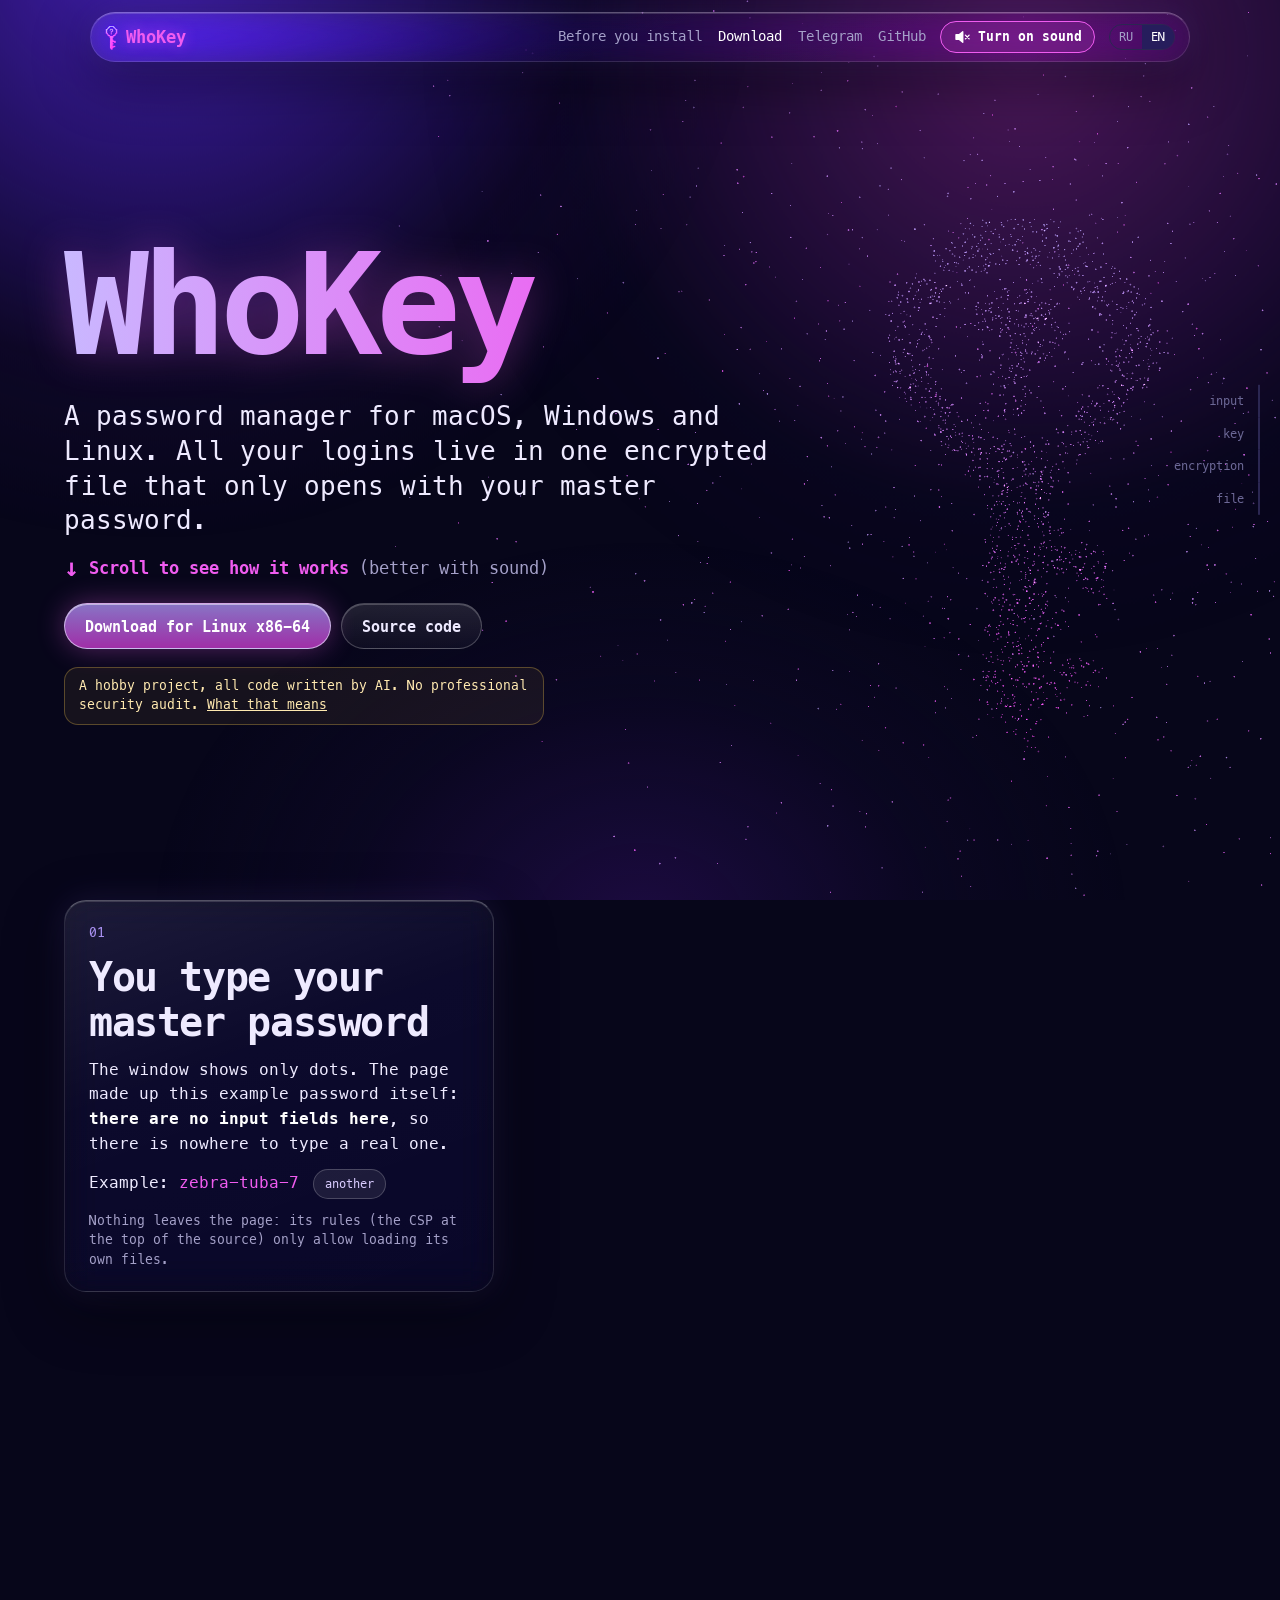
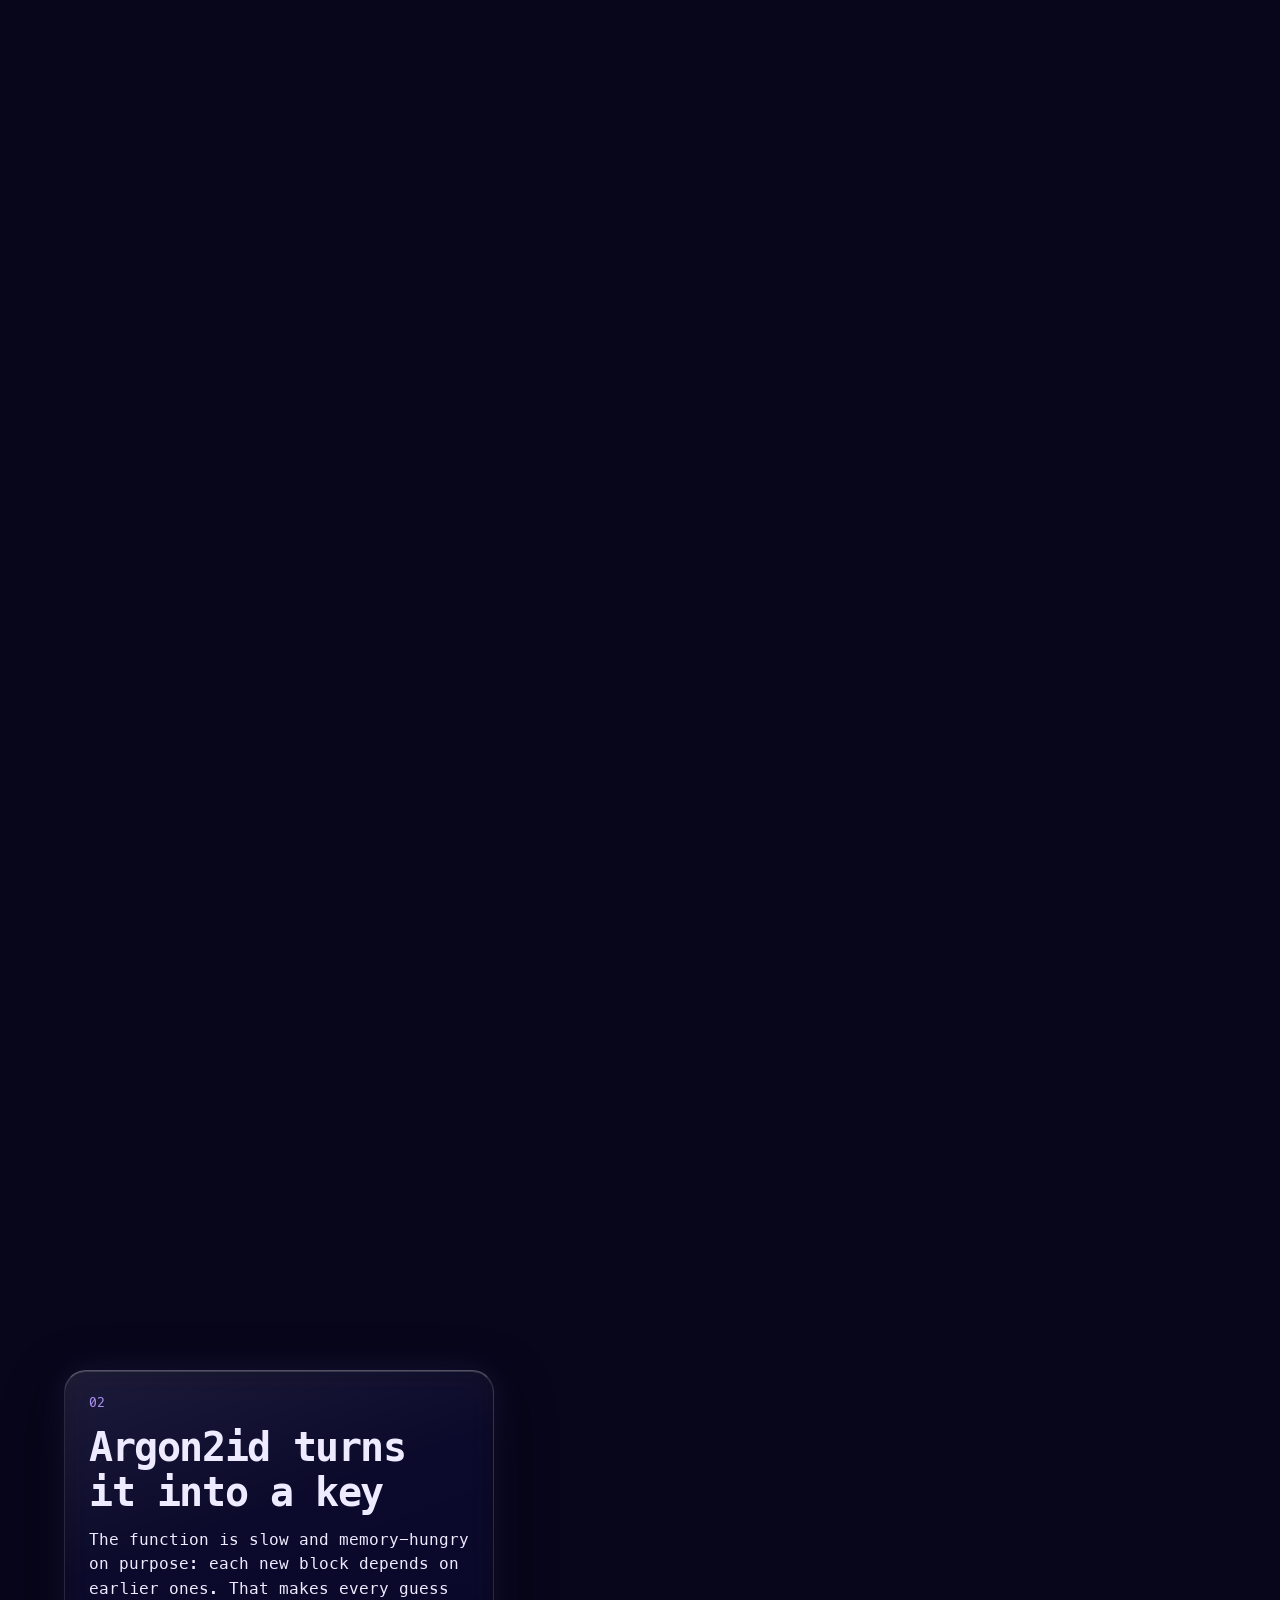
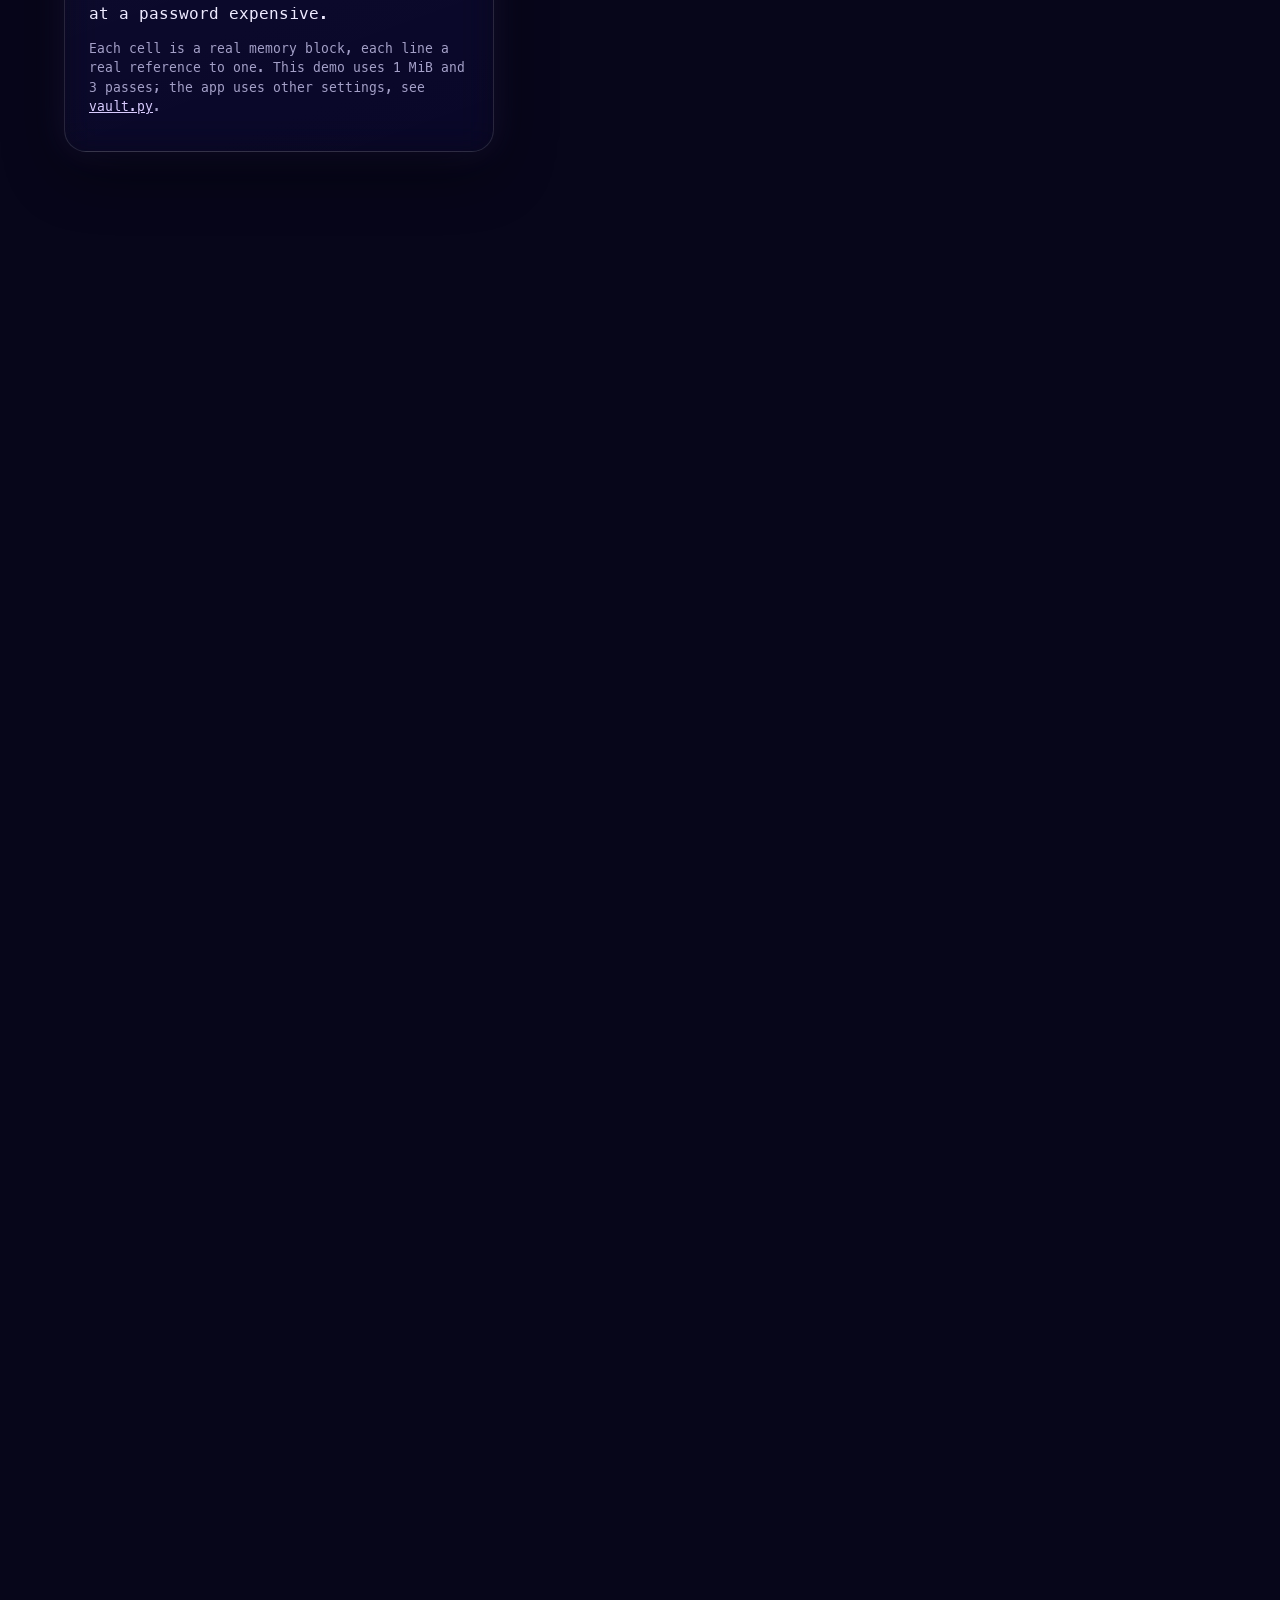
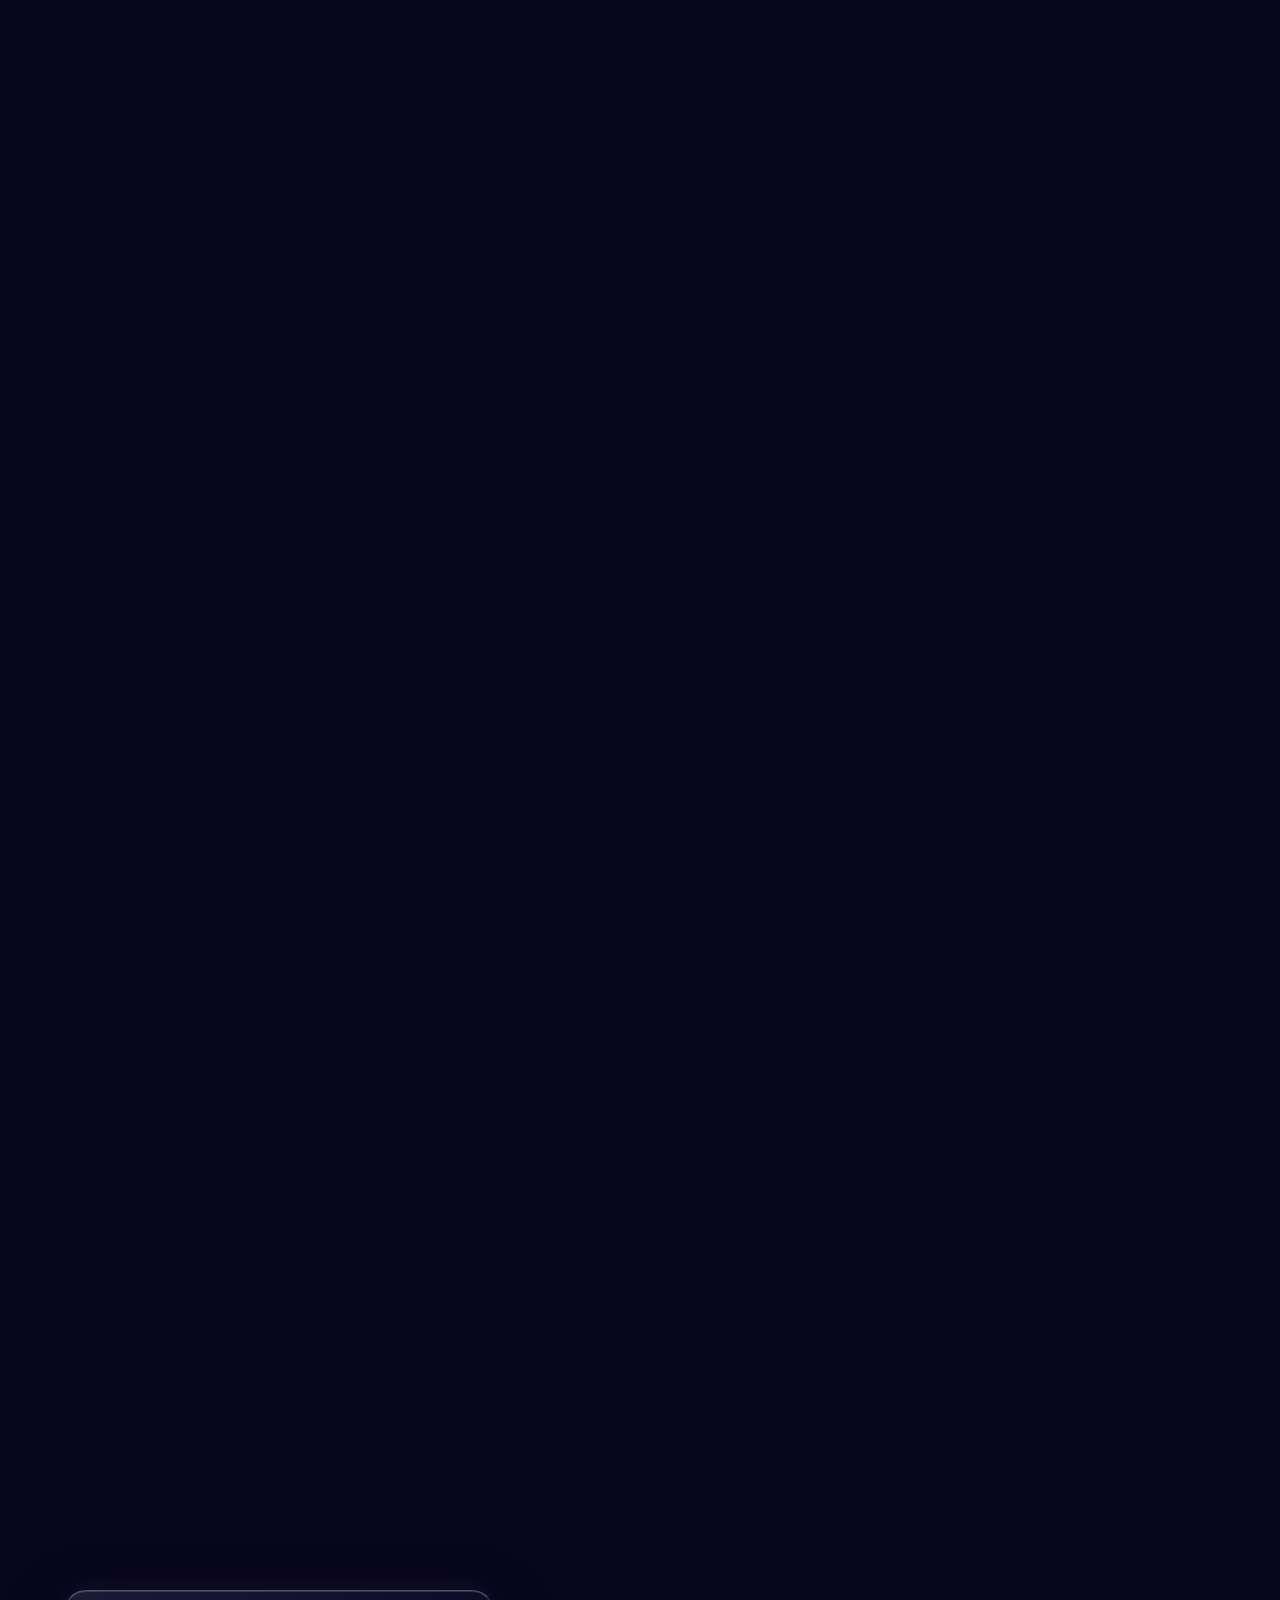
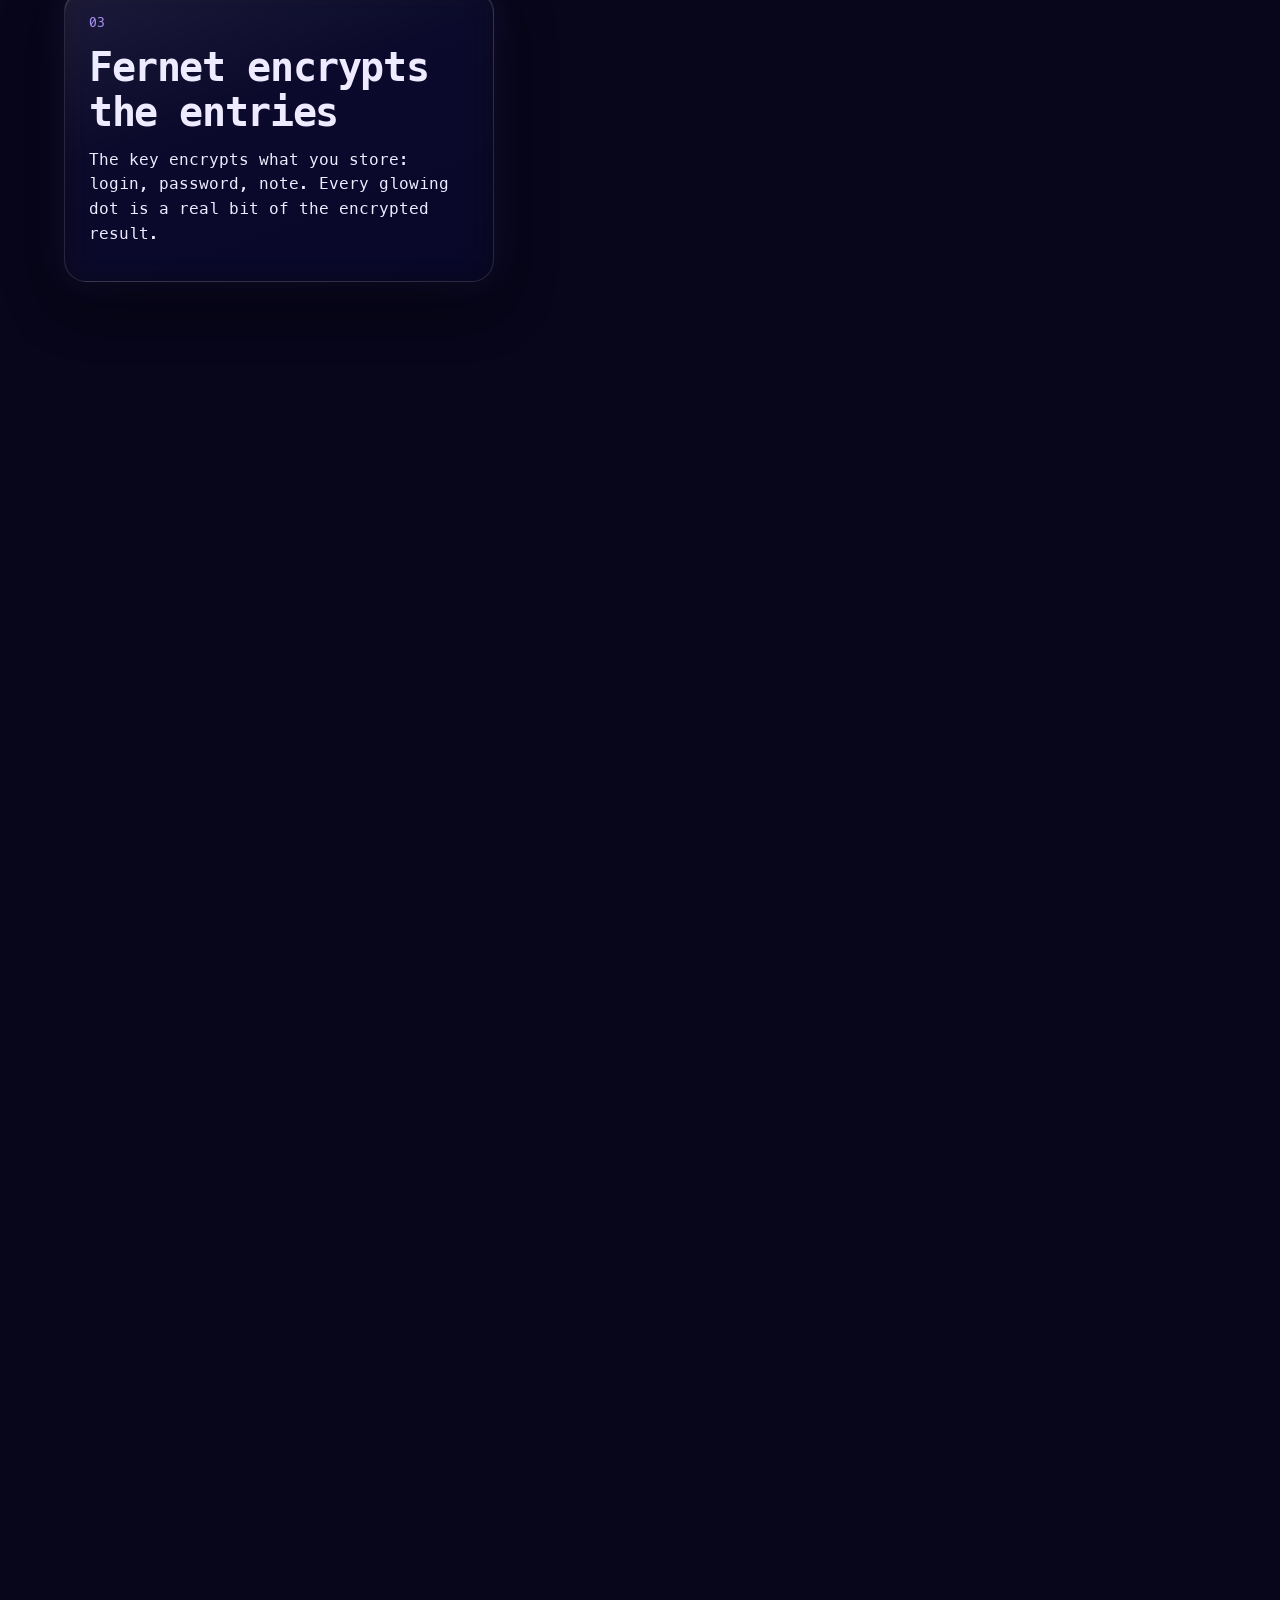
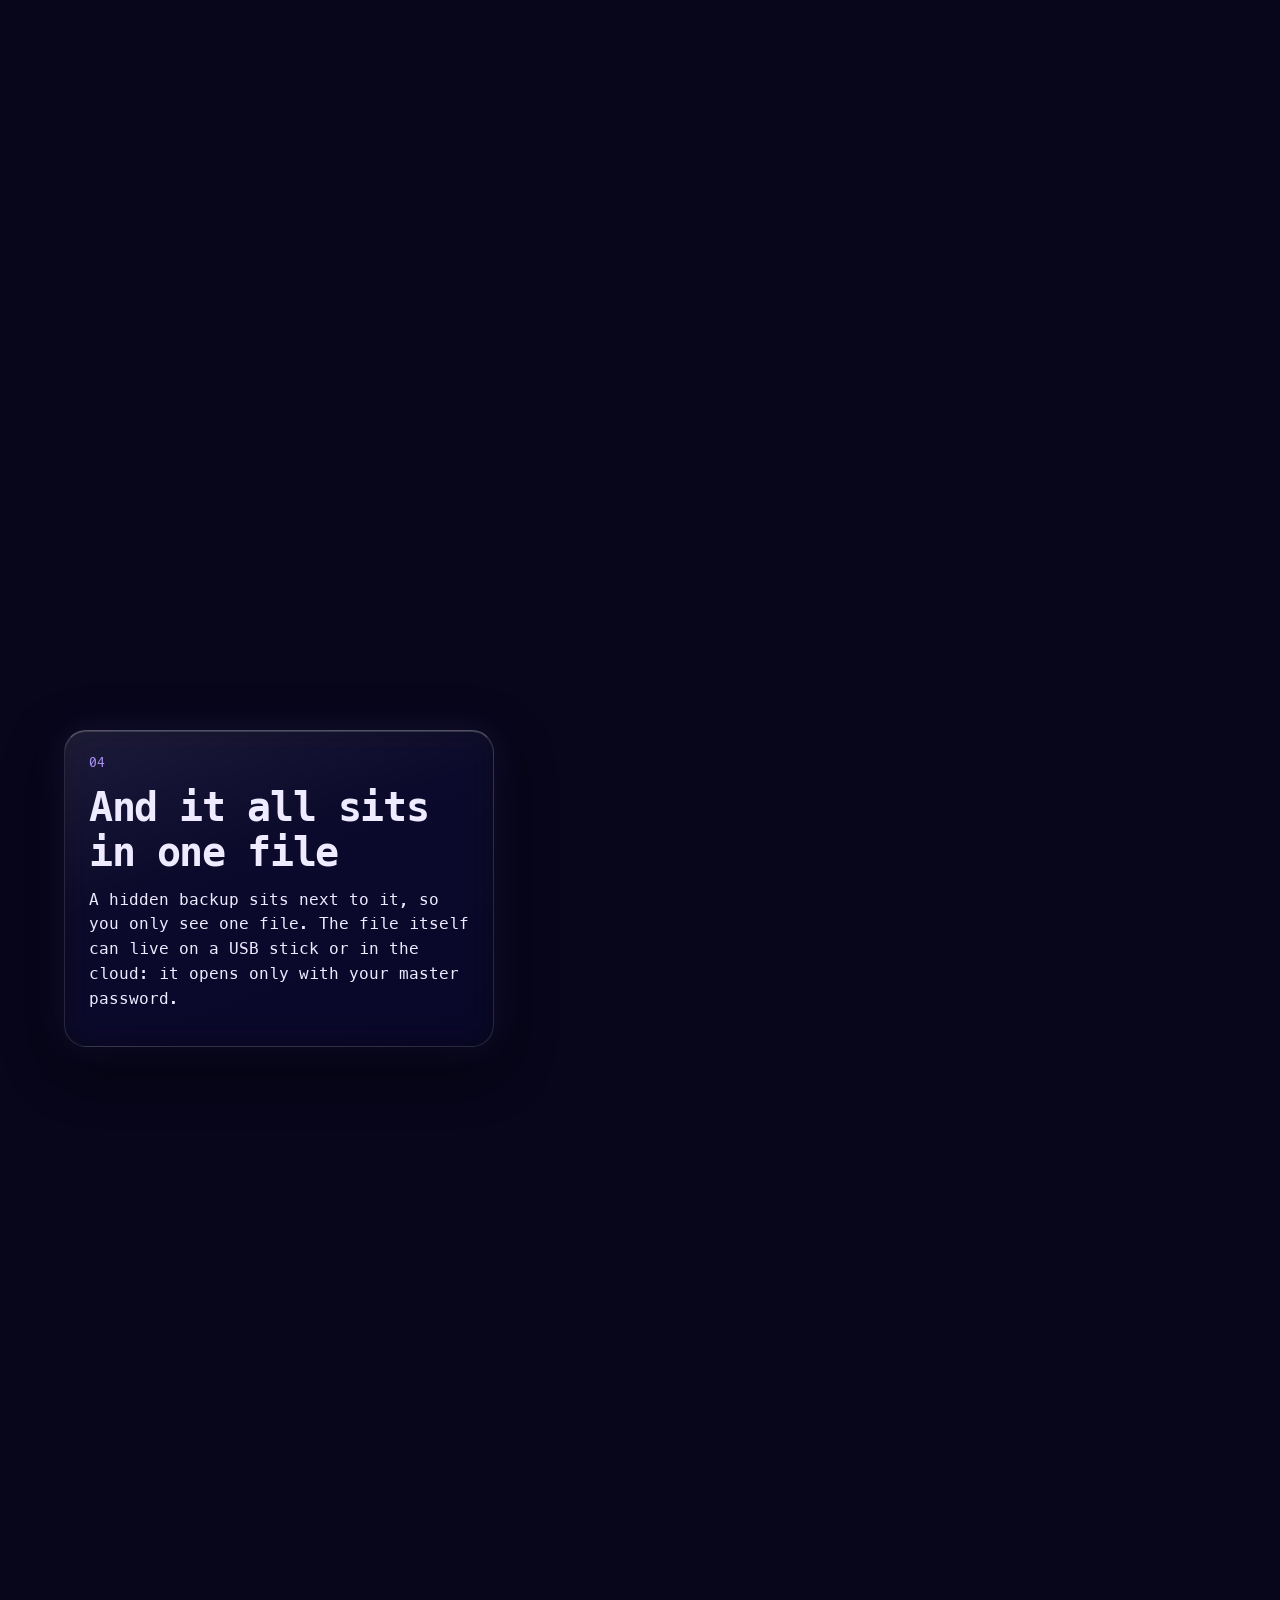
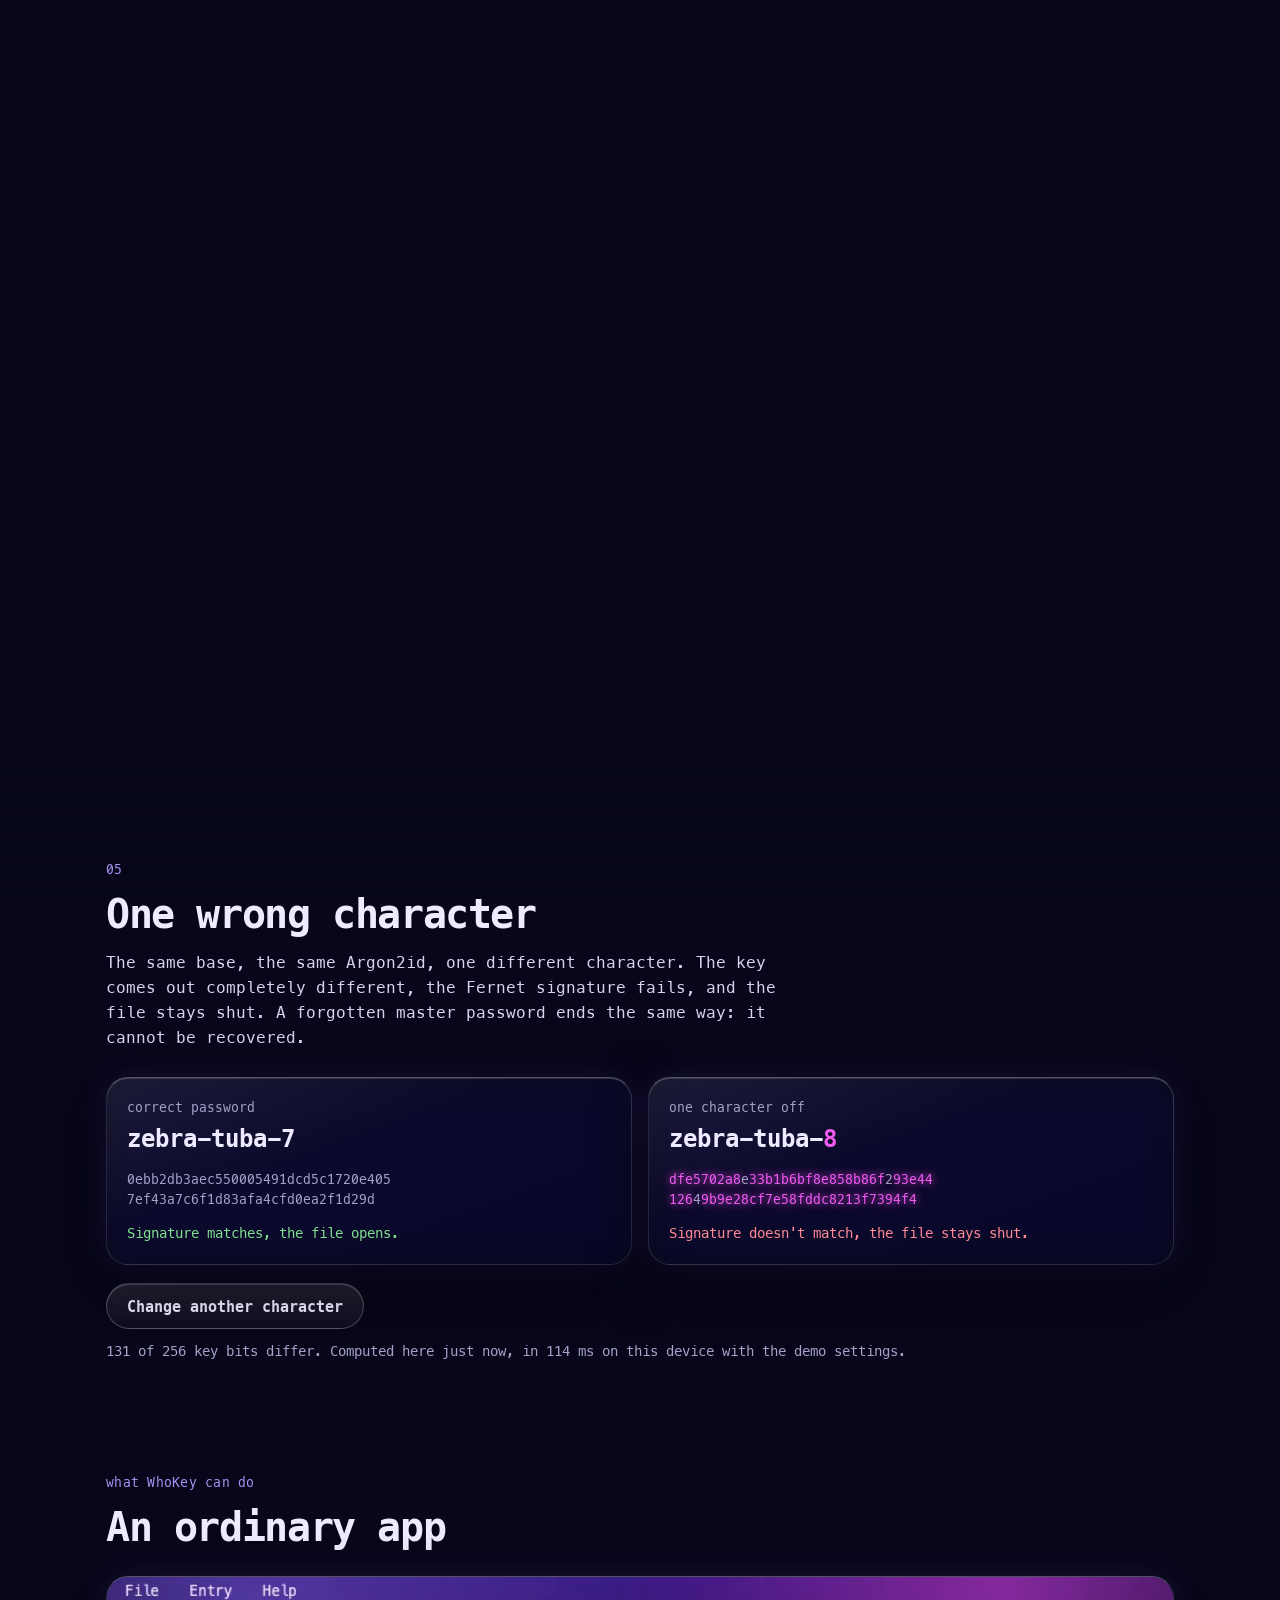
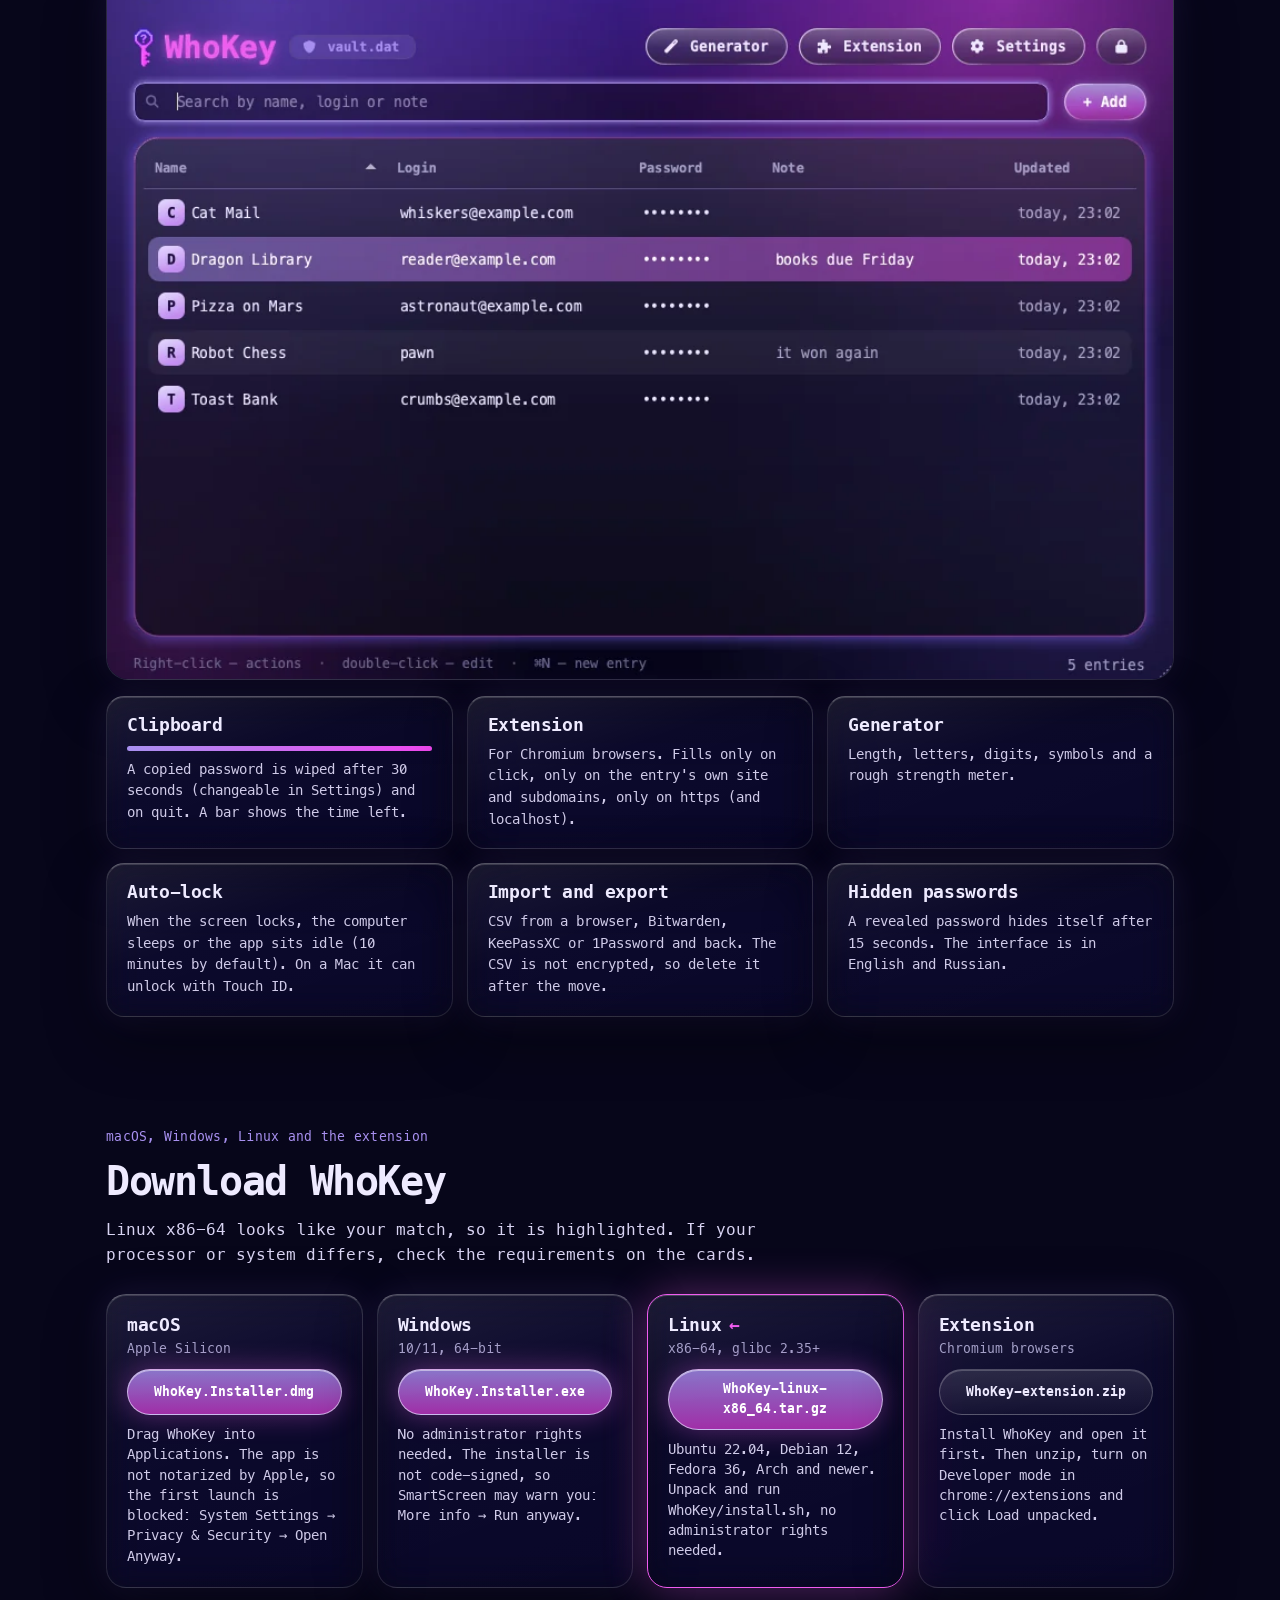
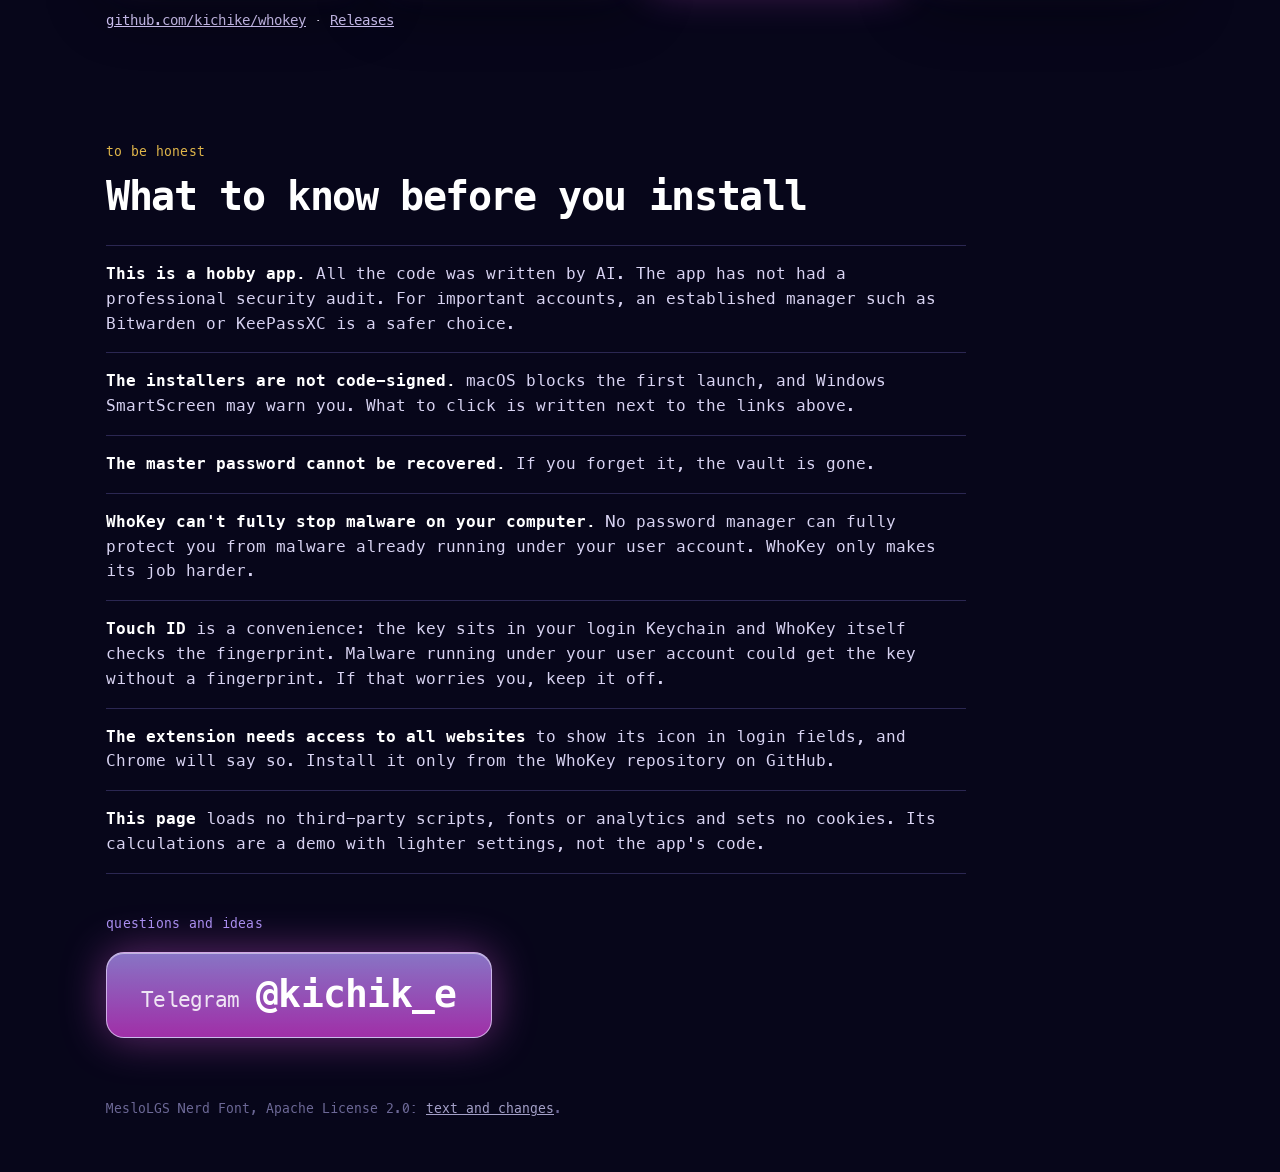
==== site/index.html @ 997d1617 "Add the WhoKey website, published to GitHub Pages A static page in site/ with no third-party request" ====
<!doctype html>
<html lang="ru">
<head>
<meta charset="utf-8">
<meta name="viewport" content="width=device-width, initial-scale=1, viewport-fit=cover">
<meta http-equiv="Content-Security-Policy" content="default-src 'none'; script-src 'self'; style-src 'self'; img-src 'self'; font-src 'self'; connect-src 'none'; form-action 'none'; base-uri 'none'">
<meta name="referrer" content="no-referrer">
<meta name="color-scheme" content="dark">
<meta name="theme-color" content="#07061a">
<title>WhoKey</title>
<meta name="description" content="WhoKey: простой менеджер паролей с открытым кодом для macOS, Windows и Linux. Любительский проект, весь код написал ИИ, профессиональной проверки безопасности не было. WhoKey: a simple open-source password manager for macOS, Windows and Linux. A hobby project, all code written by AI, no professional security audit.">
<link rel="icon" href="assets/icon-180.png">
<link rel="stylesheet" href="style.css">
<script src="sound.js" defer></script>
<script src="crypto.js" defer></script>
<script src="app.js" defer></script>
</head>
<body>
<svg class="defs" width="0" height="0" aria-hidden="true"><filter id="lg" x="-5%" y="-5%" width="110%" height="110%" color-interpolation-filters="sRGB"><feTurbulence type="fractalNoise" baseFrequency=".007 .013" numOctaves="2" seed="7" result="n"/><feDisplacementMap in="SourceGraphic" in2="n" scale="46" xChannelSelector="R" yChannelSelector="G"/></filter></svg>
<div class="aurora" aria-hidden="true"><i></i><i></i><i></i></div>

<input class="langr" type="radio" name="lang" id="l-ru" checked aria-label="Русский">
<input class="langr" type="radio" name="lang" id="l-en" aria-label="English">

<header class="nav glass">
  <a class="brand" href="#top"><img src="assets/key.webp" alt="" width="17" height="33"><b>WhoKey</b></a>
  <nav>
    <a href="#honest"><span class="ru">Честно</span><span class="en">Before you install</span></a>
    <a class="hl" href="#download"><span class="ru">Скачать</span><span class="en">Download</span></a>
    <a class="navtg" href="https://t.me/kichik_e" rel="noopener noreferrer">Telegram</a>
    <a href="https://github.com/kichike/whokey" rel="noopener noreferrer">GitHub</a>
  </nav>
  <button type="button" id="snd" class="snd" aria-pressed="false" hidden>
    <svg viewBox="0 0 24 24" width="18" height="18" aria-hidden="true"><path class="sp" d="M4 9v6h4l5 4V5L8 9z"/><path class="w" d="M16 8.5a5 5 0 0 1 0 7M18.5 6a8.5 8.5 0 0 1 0 12"/><path class="x" d="M16.5 9.5l5 5m0-5l-5 5"/></svg>
    <span class="lb"><span class="off"><span class="ru">Включить звук</span><span class="en">Turn on sound</span></span><span class="onn"><span class="ru">Звук включён</span><span class="en">Sound on</span></span></span>
  </button>
  <div class="lang"><label for="l-ru">RU</label><label for="l-en">EN</label></div>
</header>
<div class="progress" aria-hidden="true"><i id="bar"></i></div>

<main id="top">
<div id="story">
  <div id="stage" aria-hidden="true">
    <canvas id="gl"></canvas>
    <canvas id="arcs"></canvas>

    <div id="s-login" class="s">
      <div class="lg-field"><span id="dots"></span><i class="caret"></i></div>
    </div>

    <div id="s-grid" class="s hud">
      <span id="h-pass"></span><span id="h-blk"></span><span id="h-addr"></span>
    </div>

    <div id="s-key" class="s keyout glass">
      <small><span class="ru">ключ, 32 байта, только что посчитан</span><span class="en">the key: 32 bytes, computed just now</span></small>
      <code data-v="key"></code>
    </div>

    <div id="s-slab" class="s glass liquid"></div>
    <div id="s-token" class="s tokenout">
      <code id="tok"><i class="f0"></i><i class="f1"></i><i class="f2"></i><i class="f3"></i></code>
      <div class="legend"><b class="f0"><span class="ru">версия, время</span><span class="en">version, time</span></b><b class="f1">IV</b><b class="f2"><span class="ru">шифротекст</span><span class="en">ciphertext</span></b><b class="f3">HMAC</b></div>
    </div>

    <div id="s-file" class="s glass filecard">
      <code data-v="path"></code>
      <small><span class="ru">Путь по умолчанию. Другой файл можно выбрать в окне входа.</span><span class="en">The default path. You can pick another file in the login window.</span></small>
    </div>

    <ol id="rail">
      <li data-c="1"><span class="ru">ввод</span><span class="en">input</span></li>
      <li data-c="2"><span class="ru">ключ</span><span class="en">key</span></li>
      <li data-c="3"><span class="ru">шифрование</span><span class="en">encryption</span></li>
      <li data-c="4"><span class="ru">файл</span><span class="en">file</span></li>
    </ol>
  </div>

  <section class="act hero" data-act="0">
    <div class="card herocard">
      <h1>WhoKey</h1>
      <p class="lead"><span class="ru">Менеджер паролей для macOS, Windows и&nbsp;Linux. Логины и пароли лежат в&nbsp;одном зашифрованном файле. Открыть его можно только мастер-паролем.</span><span class="en">A password manager for macOS, Windows and Linux. All your logins live in one encrypted file that only opens with your master password.</span></p>
      <p class="scrollhint"><span class="arrow" aria-hidden="true">↓</span><span><span class="ru">Листайте, чтобы увидеть, как он работает</span><span class="en">Scroll to see how it works</span> <span id="snd-hint" class="hintsnd" hidden><span class="ru">(со звуком интереснее)</span><span class="en">(better with sound)</span></span></span></p>
      <div class="cta">
        <a class="btn primary" id="cta" href="#download"><span class="ru" id="cta-ru">Скачать</span><span class="en" id="cta-en">Download</span></a>
        <a class="btn" href="https://github.com/kichike/whokey" rel="noopener noreferrer"><span class="ru">Исходный код</span><span class="en">Source code</span></a>
      </div>
      <p class="chip"><span class="ru">Любительский проект, весь код написал ИИ. Профессиональной проверки безопасности не было. <a href="#honest">Что это значит</a></span><span class="en">A hobby project, all code written by AI. No professional security audit. <a href="#honest">What that means</a></span></p>
    </div>
  </section>

  <section class="act a1" data-act="1">
    <div class="card glass">
      <p class="eyebrow">01</p>
      <h2><span class="ru">Вы вводите мастер-пароль</span><span class="en">You type your master password</span></h2>
      <p><span class="ru">В окне видны только точки. Пароль для примера страница придумала сама: <strong>полей ввода здесь нет</strong>, и настоящий пароль сюда вводить некуда.</span><span class="en">The window shows only dots. The page made up this example password itself: <strong>there are no input fields here</strong>, so there is nowhere to type a real one.</span></p>
      <p class="demo-pw"><span class="ru">Пример:</span><span class="en">Example:</span> <code data-v="pw"><span class="ru">пельмени-42</span><span class="en">zebra-tuba-7</span></code> <button type="button" id="dice" hidden><span class="ru">другой</span><span class="en">another</span></button></p>
      <p class="fine"><span class="ru">Со страницы ничего не уходит: её правила (CSP в начале исходного кода) разрешают только загрузку собственных файлов.</span><span class="en">Nothing leaves the page: its rules (the CSP at the top of the source) only allow loading its own files.</span></p>
    </div>
  </section>

  <section class="act a2" data-act="2">
    <div class="card glass">
      <p class="eyebrow">02</p>
      <h2><span class="ru">Argon2id превращает его в&nbsp;ключ</span><span class="en">Argon2id turns it into a key</span></h2>
      <p><span class="ru">Функция специально медленная и требует много памяти: каждый новый блок зависит от прежних. Поэтому каждая попытка подобрать пароль стоит времени и памяти.</span><span class="en">The function is slow and memory-hungry on purpose: each new block depends on earlier ones. That makes every guess at a password expensive.</span></p>
      <p class="fine"><span class="ru">Клетка здесь — настоящий блок памяти, линия — настоящая ссылка на блок. Здесь для наглядности 1 МиБ и 3 прохода; в приложении настройки другие, они в <a href="https://github.com/kichike/whokey/blob/main/vault.py" rel="noopener noreferrer">vault.py</a>.</span><span class="en">Each cell is a real memory block, each line a real reference to one. This demo uses 1 MiB and 3 passes; the app uses other settings, see <a href="https://github.com/kichike/whokey/blob/main/vault.py" rel="noopener noreferrer">vault.py</a>.</span></p>
      <div class="proof">
        <canvas id="sgrid" width="320" height="320" hidden></canvas>
        <small class="st"><span class="ru">Пример, посчитан заранее. Ключ:</span><span class="en">An example computed in advance. The key:</span></small>
        <small class="lv"><span class="ru">Посчитано только что. Ключ:</span><span class="en">Computed just now. The key:</span></small>
        <code data-v="key"><span class="ru">c2af07e7af3a33aa85ac27277aaff68d77831aa3238c69eb89d887dcfce1375e</span><span class="en">ac6d71f5df7c7ae31f877711d4ea217ebdb7e0ce95d181481b11b334d2639103</span></code>
      </div>
    </div>
  </section>

  <section class="act a3" data-act="3">
    <div class="card glass">
      <p class="eyebrow">03</p>
      <h2><span class="ru">Fernet шифрует записи</span><span class="en">Fernet encrypts the entries</span></h2>
      <p><span class="ru">Ключом шифруется то, что вы храните: логин, пароль, заметка. Каждая светящаяся точка — настоящий бит результата шифрования.</span><span class="en">The key encrypts what you store: login, password, note. Every glowing dot is a real bit of the encrypted result.</span></p>
      <div class="proof">
        <small class="st"><span class="ru">Пример, зашифрован заранее:</span><span class="en">An example encrypted in advance:</span></small>
        <small class="lv"><span class="ru">Зашифровано только что:</span><span class="en">Encrypted just now:</span></small>
        <code data-v="token"><span class="ru">gAAAAABq72tEcvDUtoOiBG2A8v3PhvT3UI8D1qIffXIea0vwGJNBOU1BKj2M4svd44NqibgmrCdQvB5EwUm9WP6UyqT1XrjXVn4GPTnuQP8WkI5-76M7_Jz3vUxQAntgYhbsvm_a35KE0sOQ1FRPqQfCE8mtRl4KDl24oMnFF2ruILNKo0Qniao=</span><span class="en">gAAAAABq74J0f3fOM1Jc5NOv8Tb4whmMkIAktss221g1RFA9whZZMuBvoQAwetfSq2y8qBOBIXPkj4tT-FMVGff6snDXQcQsW0jcVTSCZN5FAyPjXeaVEHmypDGPTu-gEXREFEMB4rkJKkNm1IMvXw2NdfvSa561xw==</span></code>
      </div>
    </div>
  </section>

  <section class="act a4" data-act="4">
    <div class="card glass">
      <p class="eyebrow">04</p>
      <h2><span class="ru">И всё лежит в&nbsp;одном файле</span><span class="en">And it all sits in one file</span></h2>
      <p><span class="ru">Рядом лежит скрытая резервная копия, так что в папке виден один файл. Сам файл можно хранить на флешке или в облаке: откроется только мастер-паролем.</span><span class="en">A hidden backup sits next to it, so you only see one file. The file itself can live on a USB stick or in the cloud: it opens only with your master password.</span></p>
      <div class="proof paths">
        <code>~/Library/Application Support/EduPasswords/vault.dat</code>
        <code>%APPDATA%\EduPasswords\vault.dat</code>
        <code>~/.local/share/EduPasswords/vault.dat</code>
      </div>
    </div>
  </section>
</div>

<div id="after">

<section id="door" class="wrap">
  <p class="eyebrow">05</p>
  <h2><span class="ru">Один неверный символ</span><span class="en">One wrong character</span></h2>
  <p class="sub"><span class="ru">Та же основа, тот же Argon2id, другой символ в пароле. Ключ получается совсем другим, подпись Fernet не совпадает, и файл не открывается. Если мастер-пароль забыт, случится то же: восстановить его нельзя.</span><span class="en">The same base, the same Argon2id, one different character. The key comes out completely different, the Fernet signature fails, and the file stays shut. A forgotten master password ends the same way: it cannot be recovered.</span></p>
  <div class="doors">
    <div class="glass door ok">
      <small><span class="ru">верный пароль</span><span class="en">correct password</span></small>
      <code class="pw" id="d-a"><span class="ru">пельмени-42</span><span class="en">zebra-tuba-7</span></code>
      <code class="k" id="d-ka"><span class="ru">c2af07e7af3a33aa85ac27277aaff68d77831aa3238c69eb89d887dcfce1375e</span><span class="en">ac6d71f5df7c7ae31f877711d4ea217ebdb7e0ce95d181481b11b334d2639103</span></code>
      <p id="d-ra"><span class="ru">Подпись совпала, файл открылся.</span><span class="en">Signature matches, the file opens.</span></p>
    </div>
    <div class="glass door bad">
      <small><span class="ru">один символ другой</span><span class="en">one character off</span></small>
      <code class="pw" id="d-b"><span class="ru">пельмени-43</span><span class="en">zebra-tuba-8</span></code>
      <code class="k" id="d-kb"><span class="ru">4cecde74f82275621c39978bdedccb2c4939148b1caa68260ce83bfab1d8d702</span><span class="en">acbf639c93fbe472d225c1cd2e66d6e180e5a9ba90e4e96dfa585cf7db1baa63</span></code>
      <p id="d-rb"><span class="ru">Подпись не совпала, файл не открылся.</span><span class="en">Signature doesn't match, the file stays shut.</span></p>
    </div>
  </div>
  <p class="door-foot">
    <button type="button" class="btn" id="d-next" hidden><span class="ru">Заменить другой символ</span><span class="en">Change another character</span></button>
    <span id="d-stat"><span class="ru">Разных битов ключа: 118 из 256. Пример посчитан заранее.</span><span class="en">123 of 256 key bits differ. An example computed in advance.</span></span>
  </p>
</section>

<section class="wrap" id="more">
  <p class="eyebrow"><span class="ru">что умеет WhoKey</span><span class="en">what WhoKey can do</span></p>
  <h2><span class="ru">Обычное приложение</span><span class="en">An ordinary app</span></h2>
  <figure class="shot glass"><img src="assets/main.webp" width="960" height="632" loading="lazy" alt="Главное окно WhoKey: список записей со скрытыми паролями / WhoKey main window: a list of entries with hidden passwords"></figure>
  <div class="tiles">
    <div class="tile glass"><h3><span class="ru">Буфер обмена</span><span class="en">Clipboard</span></h3><div class="drain" aria-hidden="true"><i></i></div><p><span class="ru">Скопированный пароль стирается через 30 секунд (меняется в настройках) и при выходе. Полоска показывает, сколько осталось.</span><span class="en">A copied password is wiped after 30 seconds (changeable in Settings) and on quit. A bar shows the time left.</span></p></div>
    <div class="tile glass"><h3><span class="ru">Расширение</span><span class="en">Extension</span></h3><p><span class="ru">Для браузеров на Chromium. Заполняет только по нажатию, только на сайте из записи и его поддоменах, только на https (и на localhost).</span><span class="en">For Chromium browsers. Fills only on click, only on the entry's own site and subdomains, only on https (and localhost).</span></p></div>
    <div class="tile glass"><h3><span class="ru">Генератор</span><span class="en">Generator</span></h3><p><span class="ru">Длина, буквы, цифры, символы и примерная шкала надёжности.</span><span class="en">Length, letters, digits, symbols and a rough strength meter.</span></p></div>
    <div class="tile glass"><h3><span class="ru">Автоблокировка</span><span class="en">Auto-lock</span></h3><p><span class="ru">Когда блокируется экран, засыпает компьютер или WhoKey долго не трогают (по умолчанию 10 минут). На Mac можно открывать по Touch ID.</span><span class="en">When the screen locks, the computer sleeps or the app sits idle (10 minutes by default). On a Mac it can unlock with Touch ID.</span></p></div>
    <div class="tile glass"><h3><span class="ru">Импорт и экспорт</span><span class="en">Import and export</span></h3><p><span class="ru">CSV из браузера, Bitwarden, KeePassXC или 1Password и обратно. CSV не зашифрован, после переноса удалите его.</span><span class="en">CSV from a browser, Bitwarden, KeePassXC or 1Password and back. The CSV is not encrypted, so delete it after the move.</span></p></div>
    <div class="tile glass"><h3><span class="ru">Скрытые пароли</span><span class="en">Hidden passwords</span></h3><p><span class="ru">Показанный пароль сам прячется через 15 секунд. Интерфейс на русском и английском.</span><span class="en">A revealed password hides itself after 15 seconds. The interface is in English and Russian.</span></p></div>
  </div>
</section>

<section id="download" class="wrap">
  <p class="eyebrow"><span class="ru">macOS, Windows, Linux и расширение</span><span class="en">macOS, Windows, Linux and the extension</span></p>
  <h2><span class="ru">Скачать WhoKey</span><span class="en">Download WhoKey</span></h2>
  <p class="sub" id="os-note" hidden></p>
  <div class="dl">
    <article class="glass dlc" data-os="mac">
      <h3>macOS</h3><p class="req">Apple Silicon</p>
      <a class="btn primary" href="https://github.com/kichike/whokey/releases/latest/download/WhoKey.Installer.dmg" rel="noopener noreferrer">WhoKey.Installer.dmg</a>
      <p><span class="ru">Перетащите WhoKey в «Программы». Приложение не заверено Apple, поэтому первый запуск будет заблокирован: «Системные настройки → Конфиденциальность и безопасность → Всё равно открыть».</span><span class="en">Drag WhoKey into Applications. The app is not notarized by Apple, so the first launch is blocked: System Settings → Privacy &amp; Security → Open Anyway.</span></p>
    </article>
    <article class="glass dlc" data-os="win">
      <h3>Windows</h3><p class="req"><span class="ru">10/11, 64-бит</span><span class="en">10/11, 64-bit</span></p>
      <a class="btn primary" href="https://github.com/kichike/whokey/releases/latest/download/WhoKey.Installer.exe" rel="noopener noreferrer">WhoKey.Installer.exe</a>
      <p><span class="ru">Права администратора не нужны. Установщик не подписан, поэтому SmartScreen может предупредить: «Подробнее → Выполнить в любом случае».</span><span class="en">No administrator rights needed. The installer is not code-signed, so SmartScreen may warn you: More info → Run anyway.</span></p>
    </article>
    <article class="glass dlc" data-os="linux">
      <h3>Linux</h3><p class="req">x86-64, glibc 2.35+</p>
      <a class="btn primary" href="https://github.com/kichike/whokey/releases/latest/download/WhoKey-linux-x86_64.tar.gz" rel="noopener noreferrer">WhoKey-linux-x86_64.tar.gz</a>
      <p><span class="ru">Ubuntu 22.04, Debian 12, Fedora 36, Arch и новее. Распакуйте и запустите <code>WhoKey/install.sh</code>, права администратора не нужны.</span><span class="en">Ubuntu 22.04, Debian 12, Fedora 36, Arch and newer. Unpack and run <code>WhoKey/install.sh</code>, no administrator rights needed.</span></p>
    </article>
    <article class="glass dlc" data-os="ext">
      <h3><span class="ru">Расширение</span><span class="en">Extension</span></h3><p class="req"><span class="ru">браузеры на Chromium</span><span class="en">Chromium browsers</span></p>
      <a class="btn" href="https://github.com/kichike/whokey/releases/latest/download/WhoKey-extension.zip" rel="noopener noreferrer">WhoKey-extension.zip</a>
      <p><span class="ru">Сначала установите WhoKey и откройте его. Затем распакуйте архив, включите «Режим разработчика» в <code>chrome://extensions</code> и нажмите «Загрузить распакованное».</span><span class="en">Install WhoKey and open it first. Then unzip, turn on Developer mode in <code>chrome://extensions</code> and click Load unpacked.</span></p>
    </article>
  </div>
  <p class="repo"><a href="https://github.com/kichike/whokey" rel="noopener noreferrer">github.com/kichike/whokey</a> · <a href="https://github.com/kichike/whokey/releases" rel="noopener noreferrer">Releases</a></p>
</section>

<section id="honest" class="wrap">
  <p class="eyebrow"><span class="ru">а теперь честно</span><span class="en">to be honest</span></p>
  <h2><span class="ru">Что важно знать перед установкой</span><span class="en">What to know before you install</span></h2>
  <ul class="plain">
    <li><strong><span class="ru">Это любительская программа.</span><span class="en">This is a hobby app.</span></strong> <span class="ru">Весь код написал ИИ. Профессиональной проверки безопасности она не проходила. Для важных аккаунтов надёжнее проверенные менеджеры, например Bitwarden или KeePassXC.</span><span class="en">All the code was written by AI. The app has not had a professional security audit. For important accounts, an established manager such as Bitwarden or KeePassXC is a safer choice.</span></li>
    <li><strong><span class="ru">Установщики не подписаны.</span><span class="en">The installers are not code-signed.</span></strong> <span class="ru">macOS заблокирует первый запуск, а Windows SmartScreen может показать предупреждение. Что нажать, написано рядом со ссылками выше.</span><span class="en">macOS blocks the first launch, and Windows SmartScreen may warn you. What to click is written next to the links above.</span></li>
    <li><strong><span class="ru">Мастер-пароль нельзя восстановить.</span><span class="en">The master password cannot be recovered.</span></strong> <span class="ru">Забыли его — хранилище не открыть.</span><span class="en">If you forget it, the vault is gone.</span></li>
    <li><strong><span class="ru">От вируса на компьютере полностью не защитит.</span><span class="en">WhoKey can't fully stop malware on your computer.</span></strong> <span class="ru">Ни один менеджер паролей не защищает полностью от программы, уже запущенной под вашим пользователем. WhoKey усложняет ей жизнь, но не более.</span><span class="en">No password manager can fully protect you from malware already running under your user account. WhoKey only makes its job harder.</span></li>
    <li><strong>Touch ID</strong> <span class="ru">— для удобства: ключ лежит в Связке ключей, а отпечаток проверяет сам WhoKey. Вредоносная программа, запущенная под вашим пользователем, может получить ключ без отпечатка. Если это беспокоит, не включайте Touch ID.</span><span class="en">is a convenience: the key sits in your login Keychain and WhoKey itself checks the fingerprint. Malware running under your user account could get the key without a fingerprint. If that worries you, keep it off.</span></li>
    <li><strong><span class="ru">Расширению нужен доступ ко всем сайтам,</span><span class="en">The extension needs access to all websites</span></strong> <span class="ru">чтобы показывать значок в полях входа. Chrome так и напишет. Ставьте его только из репозитория WhoKey на GitHub.</span><span class="en">to show its icon in login fields, and Chrome will say so. Install it only from the WhoKey repository on GitHub.</span></li>
    <li><strong><span class="ru">Эта страница</span><span class="en">This page</span></strong> <span class="ru">не загружает чужие скрипты, шрифты и аналитику и не ставит cookie. Её расчёты — демонстрация с облегчёнными настройками, а не код приложения.</span><span class="en">loads no third-party scripts, fonts or analytics and sets no cookies. Its calculations are a demo with lighter settings, not the app's code.</span></li>
  </ul>
</section>

<section id="contact" class="wrap">
  <p class="eyebrow"><span class="ru">вопросы и идеи</span><span class="en">questions and ideas</span></p>
  <a class="tg" href="https://t.me/kichik_e" rel="noopener noreferrer"><span class="tg-label">Telegram</span><span class="tg-name">@kichik_e</span></a>
</section>

<footer class="wrap foot">
  <p><span class="ru">Шрифт MesloLGS Nerd Font, лицензия Apache 2.0: <a href="assets/FONT-LICENSE.txt">текст и изменения</a>.</span><span class="en">MesloLGS Nerd Font, Apache License 2.0: <a href="assets/FONT-LICENSE.txt">text and changes</a>.</span></p>
</footer>
</div>
</main>
</body>
</html>
---- site/style.css ----
@font-face{font-family:Meslo;src:url(assets/meslo-regular.woff) format("woff");font-weight:400;font-display:swap}
@font-face{font-family:Meslo;src:url(assets/meslo-bold.woff) format("woff");font-weight:700;font-display:swap}
:root{--bg:#07061a;--surf:#0c0a22;--well:#08071a;--line:#1d1a3c;--line2:#2b2752;--text:#eeeaff;--muted:#a4a0c8;--faint:#6c6896;
--acc:#a890f0;--deep:#6f55d8;--light:#d9ccff;--fill:#261d5c;--mag:#f048f0;--neon:#f05cf0;--warn:#e0b64a;--bad:#ff8a95;--ok:#3fb950;--tstart:#c9b8ff;
--vh:100vh;color-scheme:dark}
@supports(height:100svh){:root{--vh:100svh}}
*{box-sizing:border-box}
html{background:var(--bg);-webkit-text-size-adjust:100%}
body{margin:0;color:var(--text);font:400 16px/1.55 Meslo,ui-monospace,SFMono-Regular,Menlo,Consolas,monospace;overflow-x:clip}
a{color:var(--light)}a:hover{color:#fff}
code{font-family:inherit;overflow-wrap:anywhere}
.defs{position:absolute}
html:has(#l-en:checked) .ru{display:none!important}
html:not(:has(#l-en:checked)) .en{display:none!important}
.langr{position:absolute;opacity:0;pointer-events:none;top:18px;right:30px;width:1px;height:1px}
h1,h2,h3{font-weight:700;line-height:1.14;letter-spacing:-.035em;margin:0}
h1{font-size:clamp(68px,11vw,160px);letter-spacing:-.05em;background:linear-gradient(92deg,var(--tstart),var(--neon) 80%);-webkit-background-clip:text;background-clip:text;color:transparent;filter:drop-shadow(0 0 22px #f05cf055)}
h2{font-size:clamp(25px,3.1vw,42px)}
h3{font-size:18px;letter-spacing:-.02em}
.eyebrow{margin:0 0 12px;font-size:13px;color:var(--acc);letter-spacing:.02em}
.fine,small{font-size:13px;line-height:1.5;color:var(--muted)}
small{display:block}
strong{color:#fff}

.aurora{position:fixed;inset:0;z-index:-1;overflow:hidden;transition:opacity 1.2s}
.aurora i{position:absolute;display:block;border-radius:50%;width:95vmax;height:95vmax;left:-28vmax;top:-58vmax;background:radial-gradient(closest-side,#4a22c4e6,#3a1a9a88 45%,#2a0f5a33 72%,transparent);will-change:transform}
.aurora i:nth-child(2){left:38vmax;top:-60vmax;background:radial-gradient(closest-side,#a02fa8d0,#6a1f8a77 48%,#2a0f5a22 75%,transparent)}
.aurora i:nth-child(3){left:12vmax;top:calc(100vh - 28vmax);width:76vmax;height:60vmax;background:radial-gradient(closest-side,#2a0f5a99,#120a3055 60%,transparent)}
.dim .aurora{opacity:.1}

.glass{position:relative;background:linear-gradient(160deg,#ffffff17,#ffffff06 40%,#ffffff03);border:1px solid #ffffff1f;border-top-color:#ffffff4d;border-radius:22px;
box-shadow:0 18px 60px #0007,0 0 34px #6f55d82e,inset 0 1px 0 #ffffff26;-webkit-backdrop-filter:blur(16px) saturate(170%);backdrop-filter:blur(16px) saturate(170%)}
.glass::after{content:"";position:absolute;inset:0;border-radius:inherit;pointer-events:none;background:radial-gradient(240px circle at var(--mx,-9999px) var(--my,-9999px),#ffffff1f,transparent 70%)}
.lg .liquid{-webkit-backdrop-filter:url(#lg) blur(5px) saturate(190%);backdrop-filter:url(#lg) blur(5px) saturate(190%)}

.nav{position:fixed;z-index:20;top:12px;left:50%;transform:translateX(-50%);width:min(1100px,calc(100% - 24px));display:flex;align-items:center;gap:14px;padding:8px 14px;border-radius:999px}
.brand{display:flex;gap:8px;align-items:center;text-decoration:none;color:var(--neon);text-shadow:0 0 14px #f05cf088;font-size:17px}
.brand img{height:26px;width:auto}
.nav nav{margin-left:auto;display:flex;gap:16px;align-items:center;font-size:14px}
.nav nav a{text-decoration:none;color:var(--muted);white-space:nowrap}.nav nav a:hover{color:#fff}
.nav nav a.hl{color:#fff}
.lang{display:flex;border:1px solid var(--line2);border-radius:999px;font-size:12px;overflow:hidden}
.lang label{padding:3px 9px;cursor:pointer;color:var(--muted)}
#l-ru:checked~.nav label[for=l-ru],#l-en:checked~.nav label[for=l-en]{background:var(--fill);color:#fff}
#l-ru:focus-visible~.nav .lang,#l-en:focus-visible~.nav .lang{outline:2px solid var(--light);outline-offset:2px}
:focus-visible{outline:2px solid var(--light);outline-offset:3px;border-radius:6px}
.progress{position:fixed;z-index:21;left:0;right:0;top:0;height:2px;display:none}
.progress i{display:block;height:100%;width:100%;transform-origin:0 50%;transform:scaleX(0);background:linear-gradient(90deg,var(--acc),var(--mag))}
.fx .progress{display:block}

.btn{display:inline-flex;align-items:center;justify-content:center;min-height:46px;padding:10px 20px;border-radius:999px;font:inherit;font-weight:700;font-size:15px;text-decoration:none;color:var(--text);cursor:pointer;background:linear-gradient(#ffffff1c,#ffffff08);border:1px solid #ffffff3a;box-shadow:inset 0 1px 0 #ffffff33;overflow-wrap:anywhere;text-align:center;transition:box-shadow .2s,transform .2s}
.btn:hover{color:#fff;transform:translateY(-1px);box-shadow:inset 0 1px 0 #ffffff55,0 0 24px #a890f055}
.btn.primary{background:linear-gradient(#a890f0cc,#a02fa8);border-color:#e9dcffb0;color:#fff;box-shadow:inset 0 1px 0 #ffffff77,0 0 28px #f05cf055}

/* --- story, no animation: an ordinary column of text --- */
#stage{display:none}
.act{padding:40px 16px}
.hero{padding-top:110px}
.card{max-width:760px;margin:0 auto;padding:24px}
.herocard{padding:0 8px}
.card h2{margin-bottom:12px}
.card p{margin:0 0 12px}
.card>:last-child{margin-bottom:0}
.lead{font-size:clamp(19px,2vw,28px);line-height:1.35;color:#eeeaff;max-width:34em;margin:14px 0 18px!important}
.scrollhint{display:flex;align-items:center;gap:10px;margin:0 0 22px!important;font-size:clamp(15px,1.3vw,18px);font-weight:700;color:var(--neon)}
.scrollhint .arrow{display:inline-block;animation:nudge 1.6s ease-in-out infinite}
@keyframes nudge{50%{transform:translateY(6px)}}
.tg{display:inline-flex;flex-wrap:wrap;align-items:baseline;gap:.45em;margin-top:6px;padding:.55em .9em;font-size:clamp(22px,3vw,38px);font-weight:700;line-height:1.1;letter-spacing:-.02em;text-decoration:none;color:#fff;border-radius:18px;background:linear-gradient(#a890f0cc,#a02fa8);border:1px solid #e9dcffb0;box-shadow:inset 0 1px 0 #ffffff77,0 0 44px #f05cf066;transition:box-shadow .2s,transform .2s}
.tg:hover{color:#fff;transform:translateY(-2px);box-shadow:inset 0 1px 0 #ffffffaa,0 0 70px #f05cf099}
.tg-label{font-weight:400;opacity:.85;font-size:.55em}
#contact{padding-top:40px}
.cta{display:flex;flex-wrap:wrap;gap:10px;margin-bottom:18px}
.chip{display:inline-block;margin:0!important;font-size:13px;line-height:1.45;color:#ffe9b0;padding:9px 14px;border:1px solid #e0b64a55;border-radius:14px;background:#e0b64a12;max-width:60ch}
.chip a{color:#ffe9b0}
.demo-pw code{color:var(--neon)}
#dice{font:inherit;font-size:12px;color:var(--light);background:#ffffff14;border:1px solid #ffffff33;border-radius:999px;padding:4px 11px;min-height:30px;cursor:pointer;margin-left:4px}
.proof{margin-top:14px;padding-top:12px;border-top:1px solid #ffffff1c}
.proof code{display:block;font-size:12px;line-height:1.5;color:var(--light);margin-top:4px}
.proof canvas{display:block;width:100%;max-width:320px;border-radius:12px;margin-bottom:12px}
.lv{display:none}.live .lv{display:block}.live .st{display:none}

/* --- story, animated --- */
.fx #stage{display:block;position:sticky;top:0;height:var(--vh);margin-bottom:calc(var(--vh) * -1);overflow:hidden;z-index:0}
.fx #gl,.fx #arcs{position:absolute;inset:0;width:100%;height:100%;display:block}
.fx #arcs{pointer-events:none}
.fx .act{padding:0;position:relative;z-index:2;pointer-events:none}
.fx .card{pointer-events:auto;position:sticky;top:var(--st,20vh);width:min(430px,38vw);margin:0 0 0 max(24px,5vw)}
.fx .card.glass{padding:22px 24px}
.fx .hero{min-height:var(--vh);display:flex;align-items:center;padding:80px 0 30px}
.fx .herocard{position:static;width:min(720px,56vw);padding:0}
.fx .a1{min-height:calc(var(--vh)*2.3)}
.fx .a2{min-height:calc(var(--vh)*3.8)}
.fx .a3{min-height:calc(var(--vh)*2.6)}
.fx .a4{min-height:calc(var(--vh)*1.8)}
.fx .proof{position:absolute;width:1px;height:1px;overflow:hidden;clip-path:inset(50%);margin:0;padding:0;border:0}
.s{position:absolute;opacity:0;visibility:hidden;will-change:opacity,transform}

#s-login{padding:0}
.lg-field{height:44px;display:flex;align-items:center;justify-content:center;font-size:26px;letter-spacing:.14em;color:var(--light);text-shadow:0 0 14px #a890f0aa}
.caret{display:inline-block;width:2px;height:20px;margin-left:3px;background:var(--light);animation:bl 1s steps(2) infinite}
@keyframes bl{50%{opacity:0}}

.hud{display:flex;flex-wrap:wrap;gap:4px 18px;justify-content:center;font-size:13px;color:var(--light);text-shadow:0 0 12px #000;font-variant-numeric:tabular-nums}
#h-addr{color:var(--neon)}
.keyout{padding:14px 18px;border-radius:18px;text-align:center}
.keyout code{display:block;max-width:33ch;margin:6px auto 0;font-size:clamp(11px,1.15vw,14px);line-height:1.5;color:#fff;text-shadow:0 0 12px var(--mag)}
#s-slab{border-radius:30px;background:linear-gradient(100deg,#ffffff30,#ffffff08 30%,#ffffff05 70%,#ffffff26);border-color:#ffffff55}
.tokenout code{display:block;font-size:clamp(10.5px,1vw,13px);line-height:1.5;word-break:break-all}
.tokenout i{font-style:normal}
.f0{color:var(--warn)}.f1{color:#7fd8ff}.f2{color:var(--light)}.f3{color:var(--neon)}
.legend{display:flex;flex-wrap:wrap;gap:2px 14px;margin-top:8px;font-size:12px}
.legend b{font-weight:400}
.filecard{padding:14px 18px;border-radius:18px;text-align:center}
.filecard code{display:block;color:#fff;font-size:clamp(11.5px,1.1vw,14px);margin-bottom:4px}
#rail{position:absolute;right:20px;top:50%;transform:translateY(-50%);margin:0;padding:0;list-style:none;font-size:12px;color:var(--faint);text-align:right}
#rail li{padding:7px 14px 7px 0;border-right:2px solid var(--line2);transition:color .3s,border-color .3s}
#rail li.on{color:#fff;border-color:var(--neon);text-shadow:0 0 12px var(--mag)}

@media (max-width:899px){
  .fx .card{width:calc(100% - 24px);margin:0 12px}
  .fx .card.glass{padding:14px 16px}
  .fx .card h2{font-size:21px;margin-bottom:6px}
  .fx .card p{font-size:13.5px;line-height:1.45;margin-bottom:7px}
  .fx .card .fine{font-size:11.5px;line-height:1.4}
  .fx .card .eyebrow{display:none}
  .fx .hero{align-items:flex-end;padding:0 0 18px}
  .fx .herocard{width:calc(100% - 32px);margin:0 16px}
  .fx .herocard h1{font-size:64px}
  .fx .scrollhint{font-size:14px;margin-bottom:12px!important}
  .fx .herocard .lead{font-size:16px;line-height:1.4;margin:6px 0 10px!important}
  .fx .herocard .chip{font-size:12px;padding:7px 11px}
  .fx .cta{margin-bottom:10px}
  #rail{display:none}
  .nav nav{gap:12px;font-size:13px}
  .nav nav a:first-child{display:none}
}
@media (max-width:360px){.brand b{display:none}}

/* --- after the story --- */
#after{position:relative;z-index:3;background:linear-gradient(transparent,var(--bg) 160px)}
section{scroll-margin-top:60px}
.wrap{max-width:1100px;margin:0 auto;padding:clamp(56px,9vw,110px) 16px 0}
.sub{color:#d8d3f2;max-width:68ch;margin:14px 0 26px}
.doors{display:grid;grid-template-columns:1fr 1fr;gap:16px}
.door{padding:20px;min-width:0}
.door .pw{display:block;font-size:clamp(17px,2vw,24px);font-weight:700;margin:4px 0 12px}
.door .k{display:block;max-width:33ch;font-size:13px;line-height:1.55;color:var(--muted);min-height:3em}
.door .k b{color:var(--neon);font-weight:400;text-shadow:0 0 8px var(--mag)}
.door p{margin:12px 0 0;font-size:14px}
.door.ok p{color:#7fe08f}.door.bad p{color:var(--bad)}
.door.bad .pw b{color:var(--neon)}
.door-foot{display:flex;flex-wrap:wrap;gap:12px 18px;align-items:center;margin:18px 0 0;font-size:14px;color:var(--muted)}
.shot{margin:26px 0 16px;padding:0;overflow:hidden;line-height:0}
.shot img{width:100%;height:auto;display:block}
.tiles{display:grid;grid-template-columns:repeat(3,1fr);gap:14px}
.tile{padding:18px 20px;min-width:0;border-radius:18px}
.tile p{margin:8px 0 0;font-size:14px;color:#cfcae8}
.drain{height:5px;margin-top:10px;border-radius:9px;background:#ffffff14;overflow:hidden}
.drain i{display:block;height:100%;width:100%;transform-origin:0 50%;background:linear-gradient(90deg,var(--acc),var(--mag));box-shadow:0 0 12px var(--mag);animation:drain 30s linear infinite}
@keyframes drain{to{transform:scaleX(0)}}
#honest h2{color:#fff}
#honest .eyebrow{color:var(--warn)}
.plain{list-style:none;margin:26px 0 0;padding:0;border-top:1px solid var(--line2);max-width:860px}
.plain li{padding:16px 0;border-bottom:1px solid var(--line2);color:#d8d3f2}
.dl{display:grid;grid-template-columns:repeat(4,1fr);gap:14px;margin-top:26px}
.dlc{padding:20px;display:flex;flex-direction:column;gap:10px;min-width:0;border-radius:20px}
.dlc .req{margin:-6px 0 0;font-size:13px;color:var(--muted)}
.dlc p:last-child{margin:0;font-size:13.5px;line-height:1.5;color:#cfcae8}
.dlc .btn{font-size:12.5px;padding:10px 12px}
.dlc.me{border-color:var(--neon);box-shadow:0 0 44px #f05cf055,inset 0 1px 0 #ffffff33}
.dlc.me h3::after{content:"←";margin-left:8px;color:var(--neon)}
.repo{margin:22px 0 0;font-size:14px}
.foot{padding-bottom:40px;padding-top:50px;font-size:12.5px;color:var(--faint)}.foot a{color:var(--muted)}
@media (max-width:1000px){.dl{grid-template-columns:1fr 1fr}.tiles{grid-template-columns:1fr 1fr}}
@media (max-width:640px){.dl,.tiles,.doors{grid-template-columns:1fr}}
@media (prefers-reduced-motion:reduce){*{animation:none!important;transition:none!important;scroll-behavior:auto!important}.drain i{transform:scaleX(.6)}}

#after section{scroll-margin-top:84px}
.scrollhint .arrow{font-size:1.5em;line-height:1}
@media (max-width:899px){.nav nav a.navtg{display:none}}

.snd{display:inline-flex;align-items:center;justify-content:center;gap:7px;min-height:32px;padding:4px 12px;border:1px solid #f05cf0;border-radius:999px;background:#f05cf022;color:#fff;font:inherit;font-size:13px;font-weight:700;white-space:nowrap;cursor:pointer;animation:sndcall 2.2s ease-in-out infinite;transition:background .2s}
@keyframes sndcall{50%{box-shadow:0 0 18px #f05cf0aa,inset 0 0 8px #f05cf055}}
.snd .onn{display:none}.snd[aria-pressed=true] .onn{display:inline}.snd[aria-pressed=true] .off{display:none}
.snd[hidden]{display:none}
.snd:hover{background:#f05cf044}
.snd svg{display:block;fill:none;stroke:currentColor;stroke-width:1.8;stroke-linecap:round;stroke-linejoin:round}
.snd .sp{fill:currentColor}
.snd .w{display:none}
.snd[aria-pressed=true]{animation:none;background:linear-gradient(#a890f0cc,#a02fa8);border-color:#e9dcffb0;box-shadow:0 0 16px #f05cf077}
.snd[aria-pressed=true] .w{display:block}
.snd[aria-pressed=true] .x{display:none}
@media (max-width:1040px){.snd{padding:4px 9px}.snd .lb{position:absolute;width:1px;height:1px;overflow:hidden;clip-path:inset(50%)}}
@media (max-width:430px){.nav{gap:8px;padding:8px 10px}.nav nav a[href*="github.com"]{display:none}}
.hintsnd{font-weight:400;color:var(--muted);white-space:normal}
.hintsnd[hidden]{display:none}
[hidden]{display:none!important}
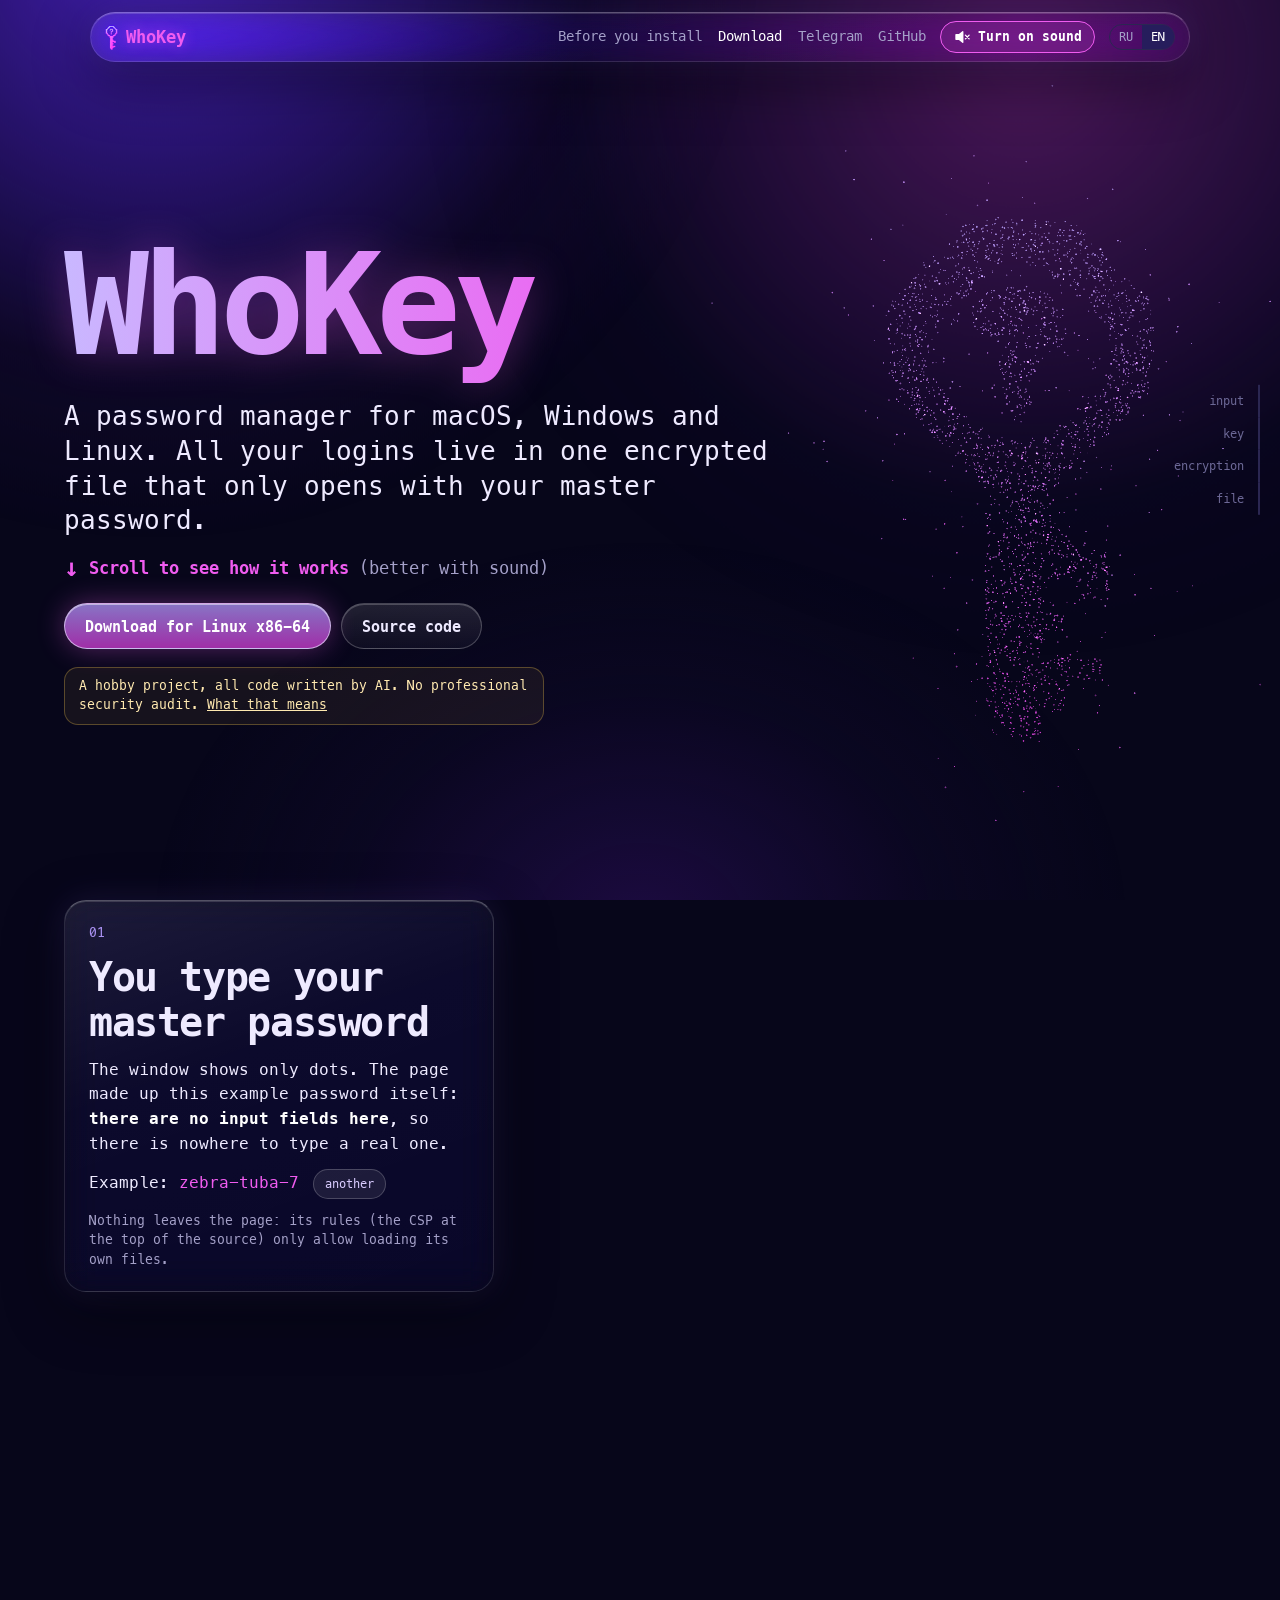
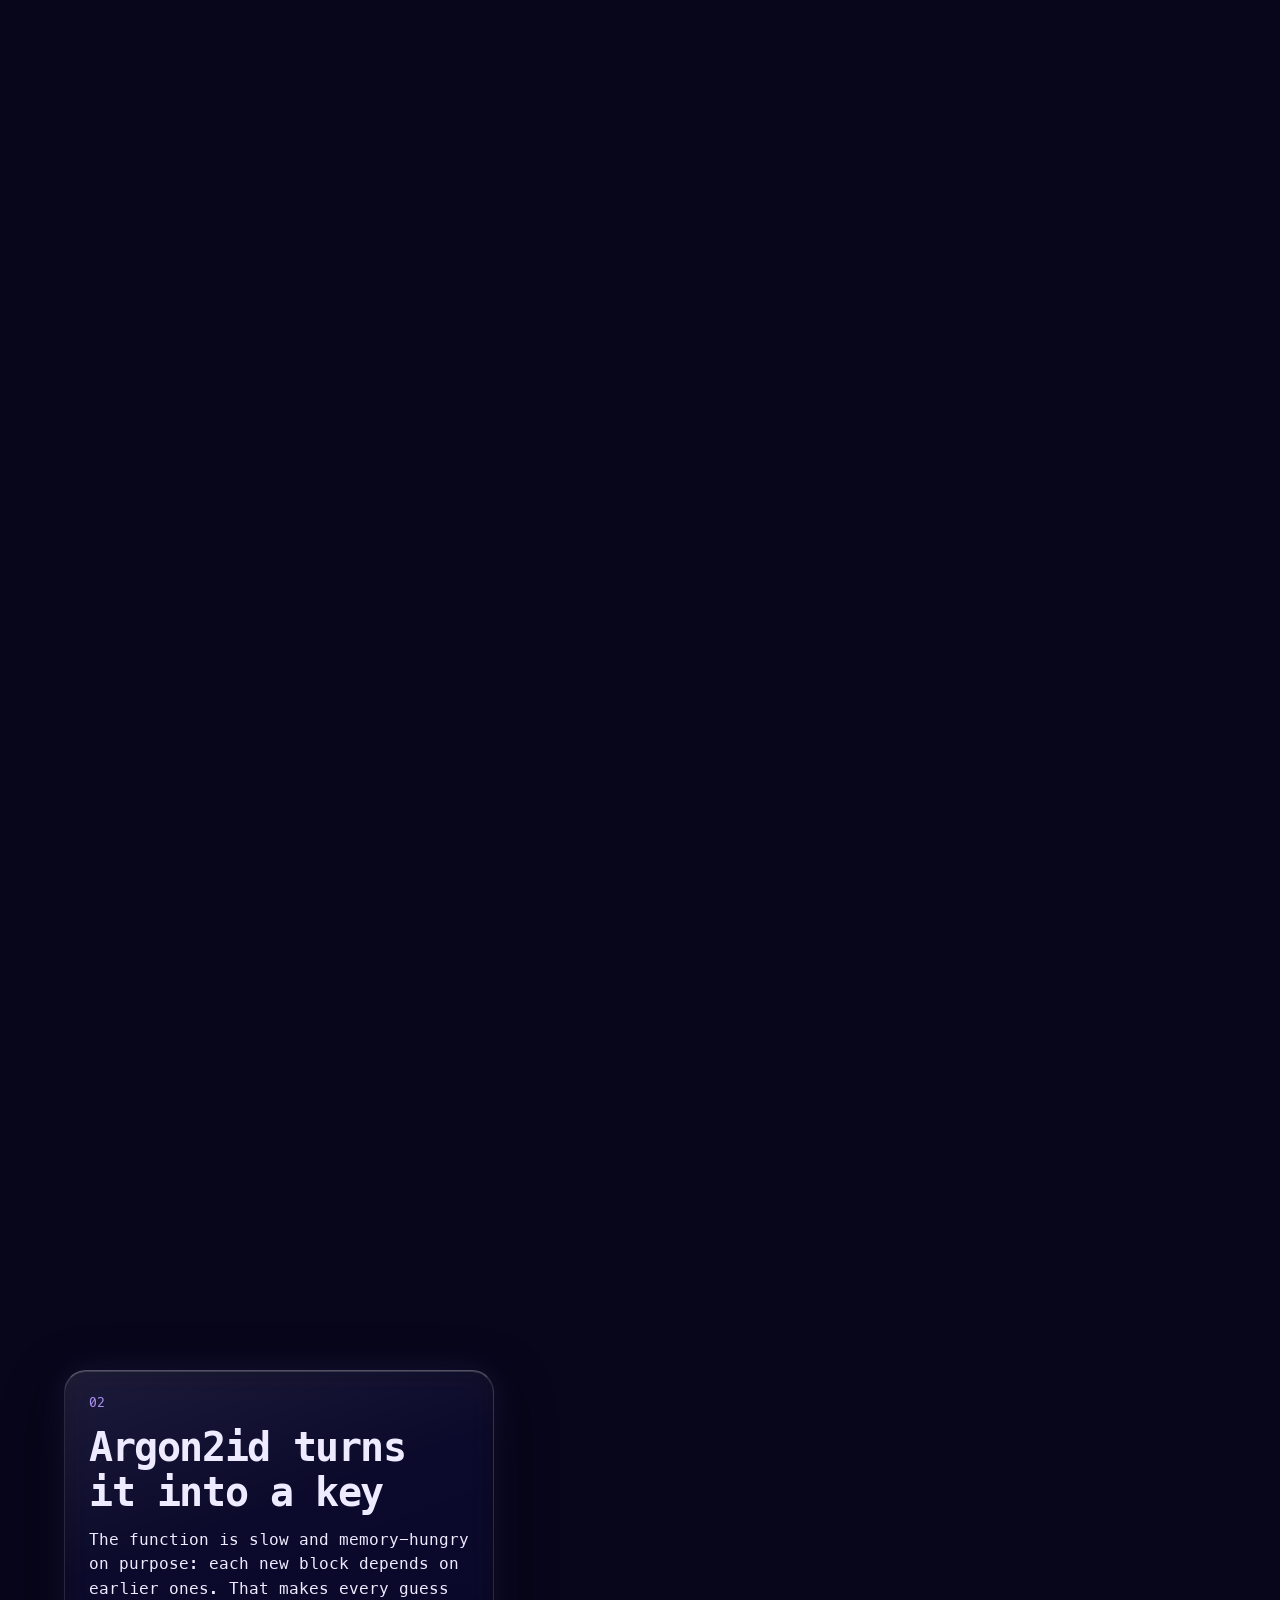
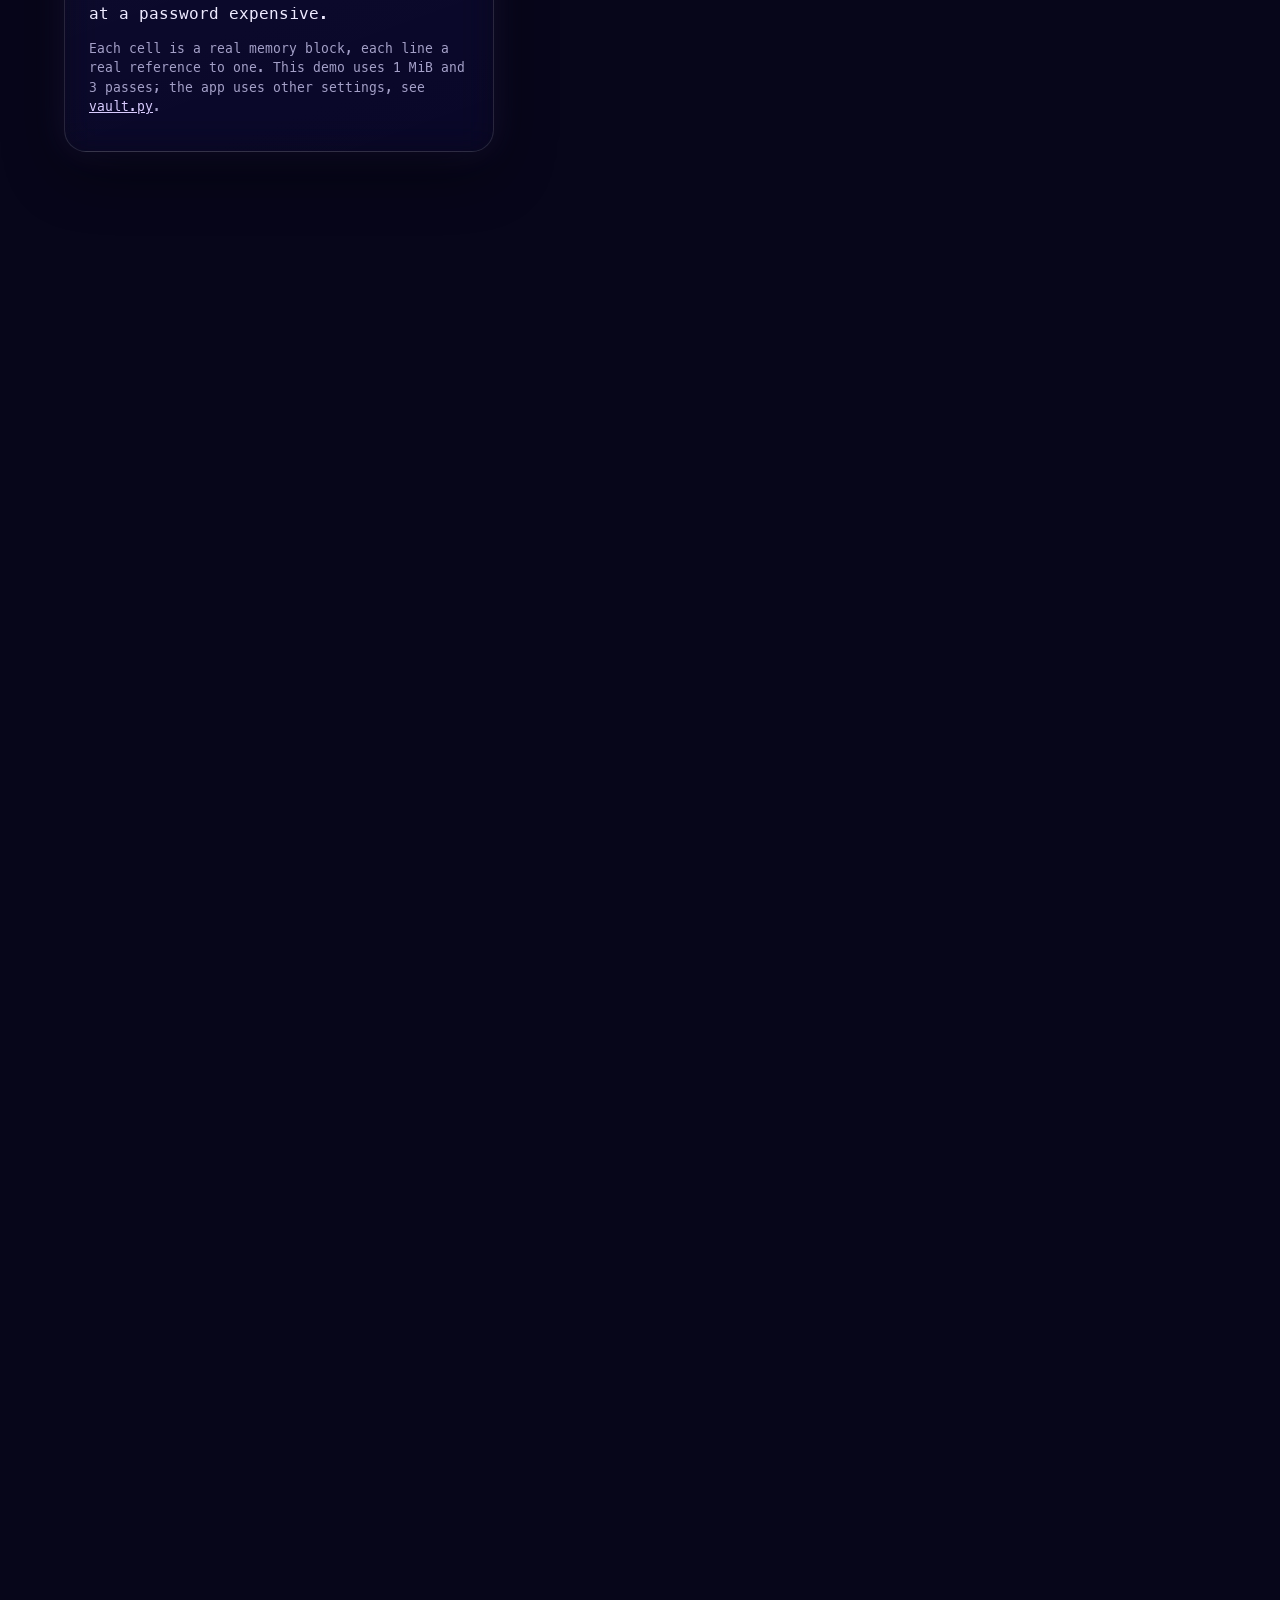
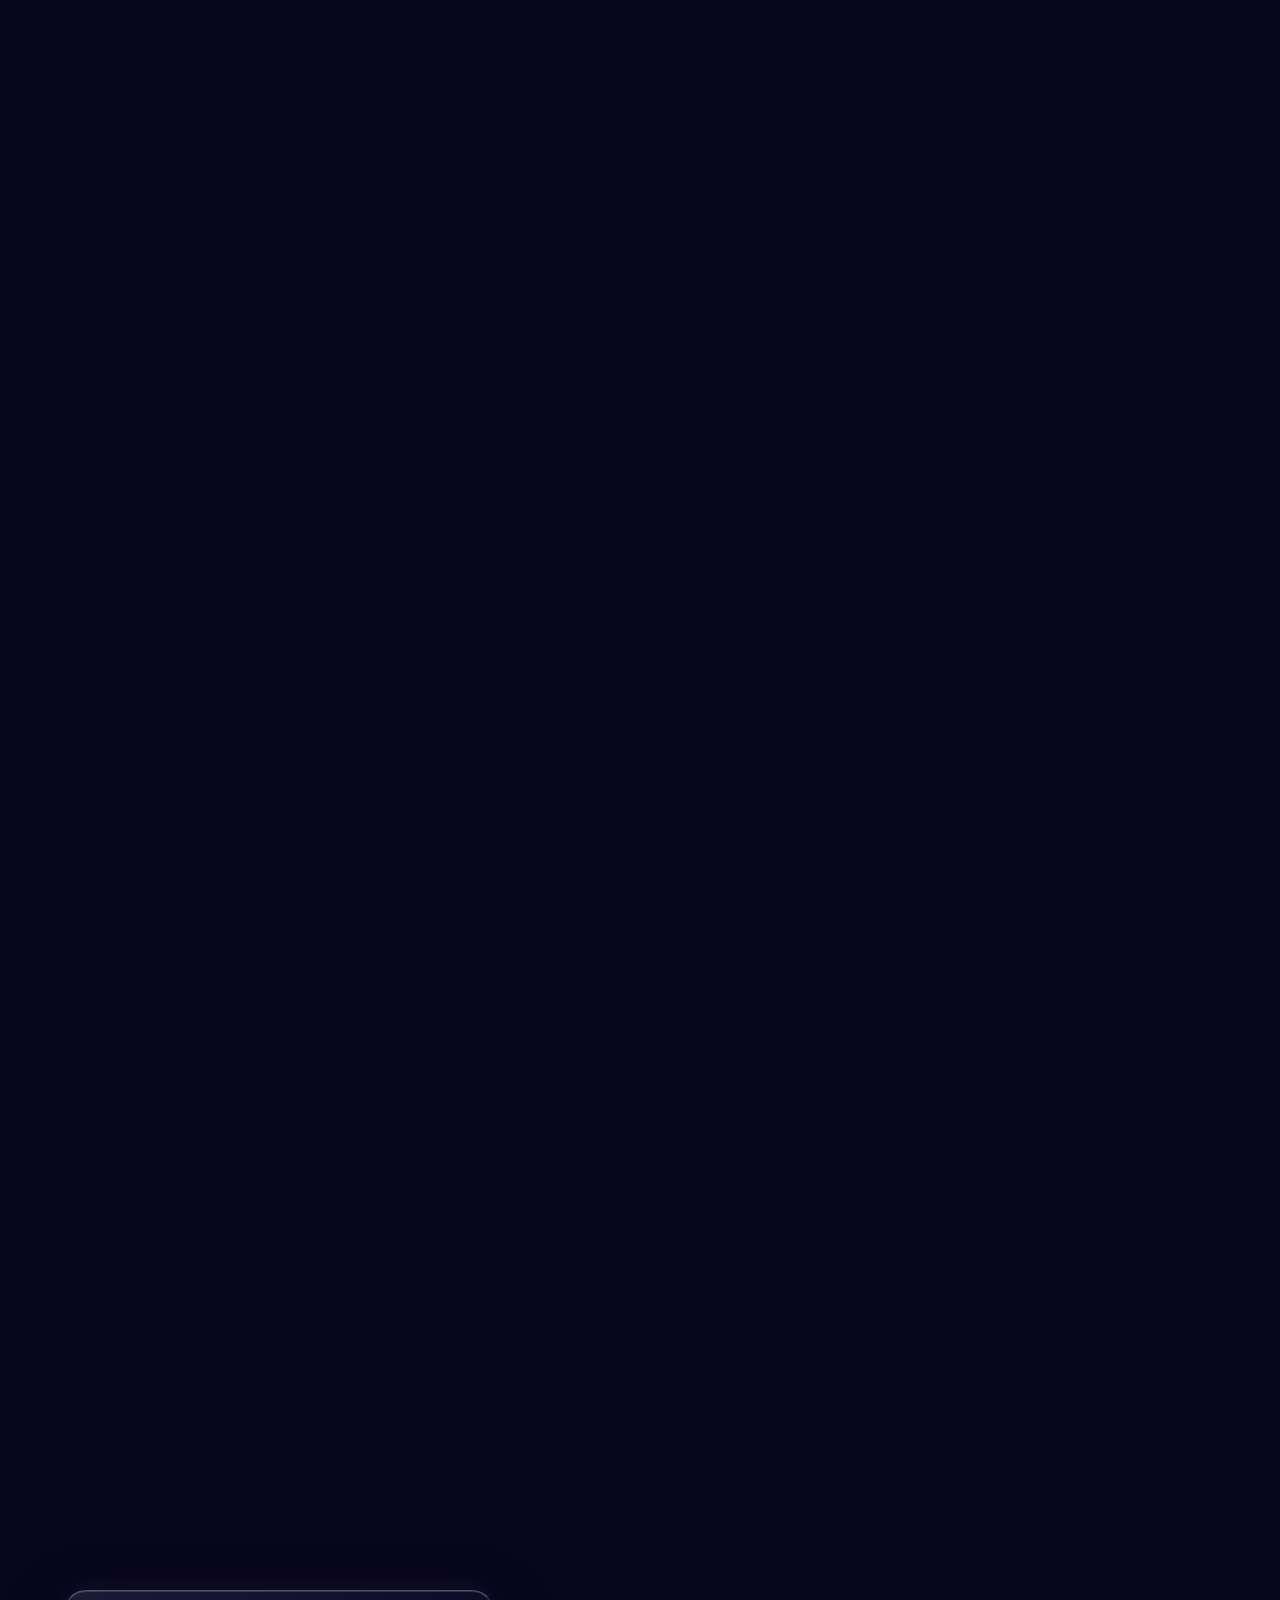
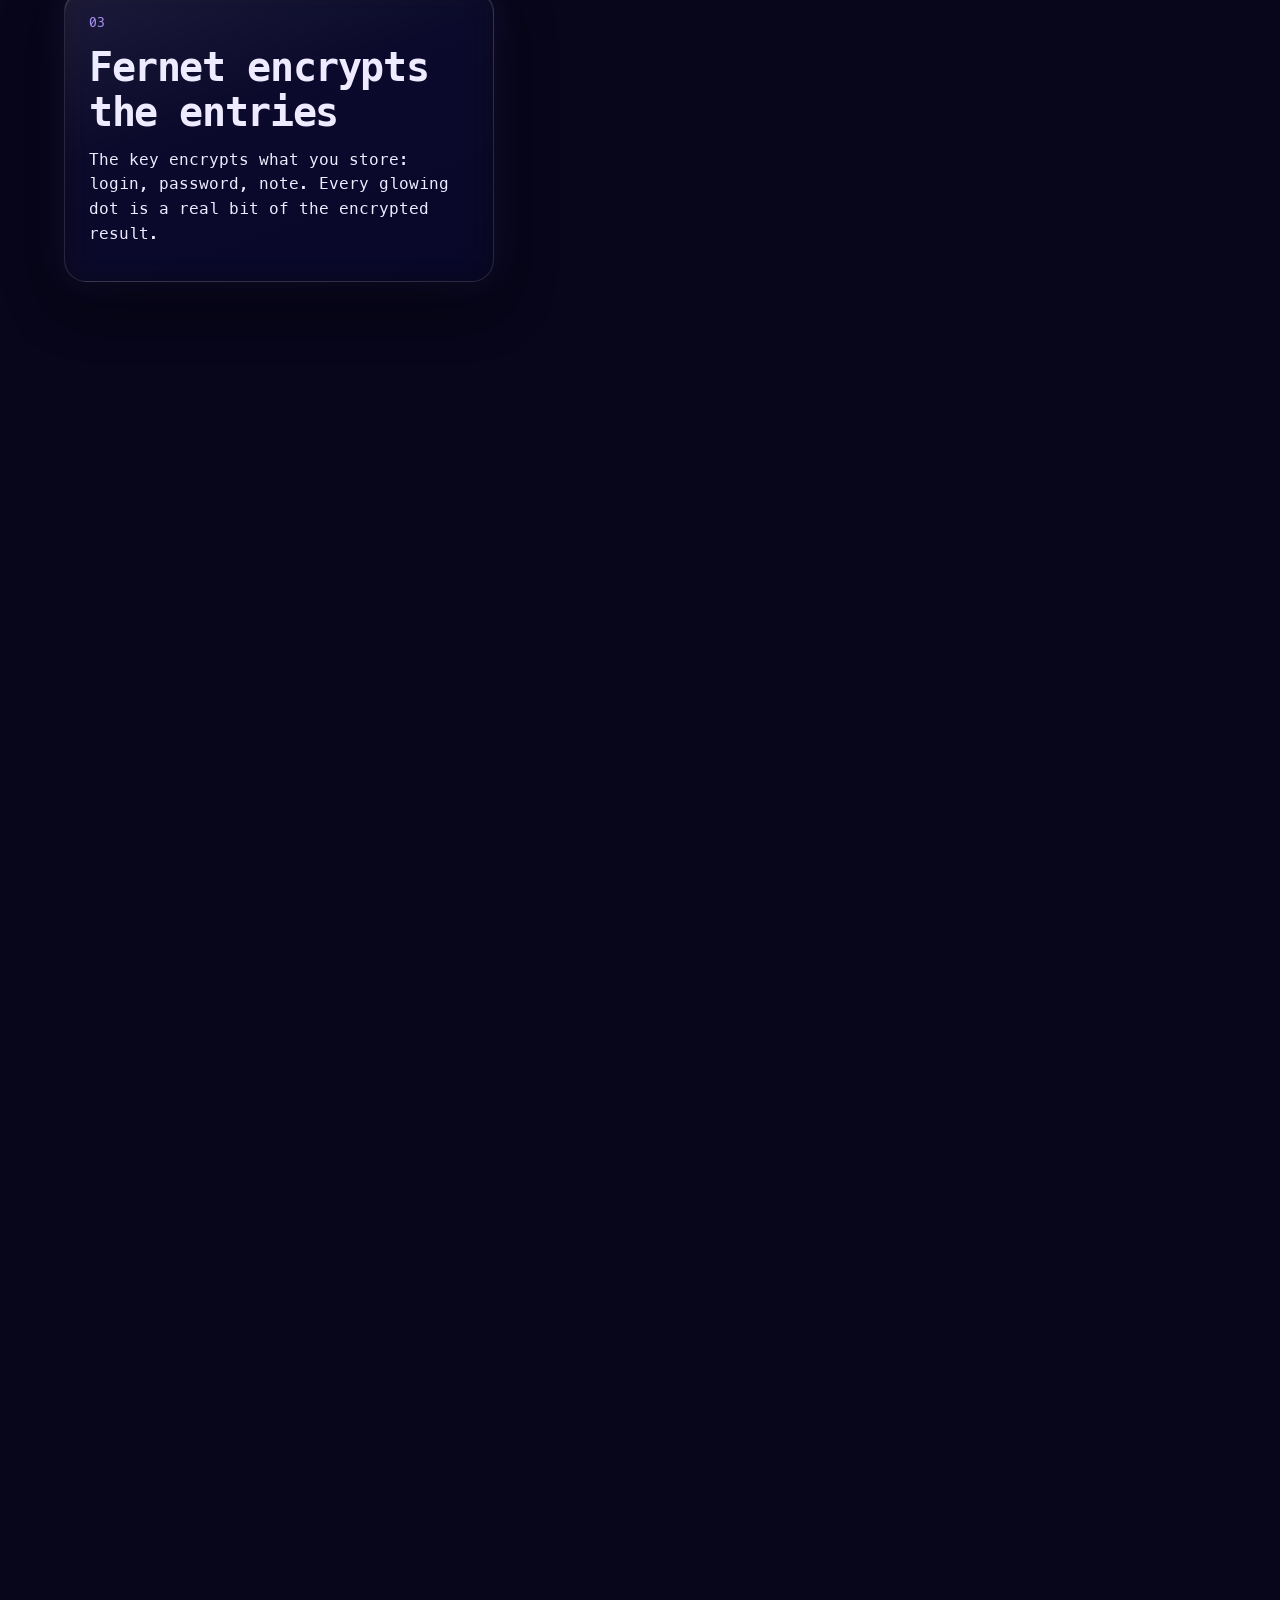
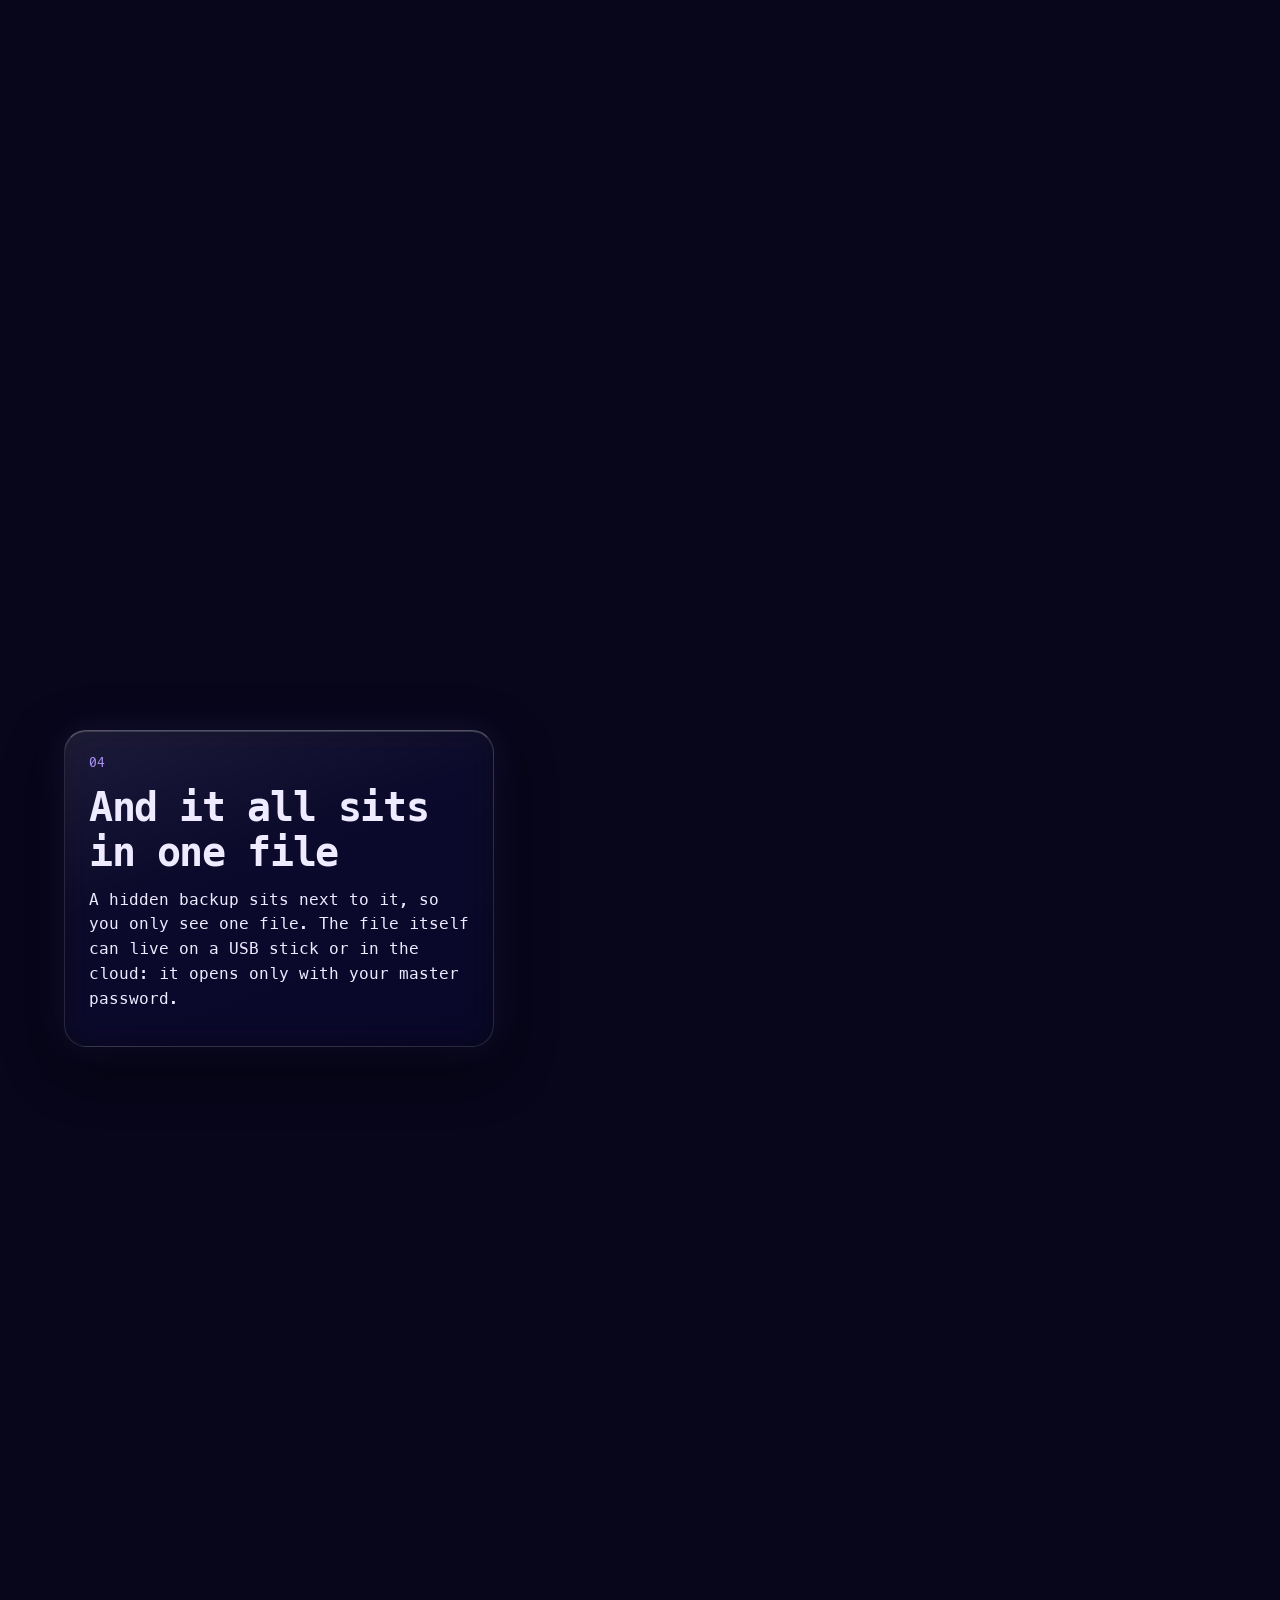
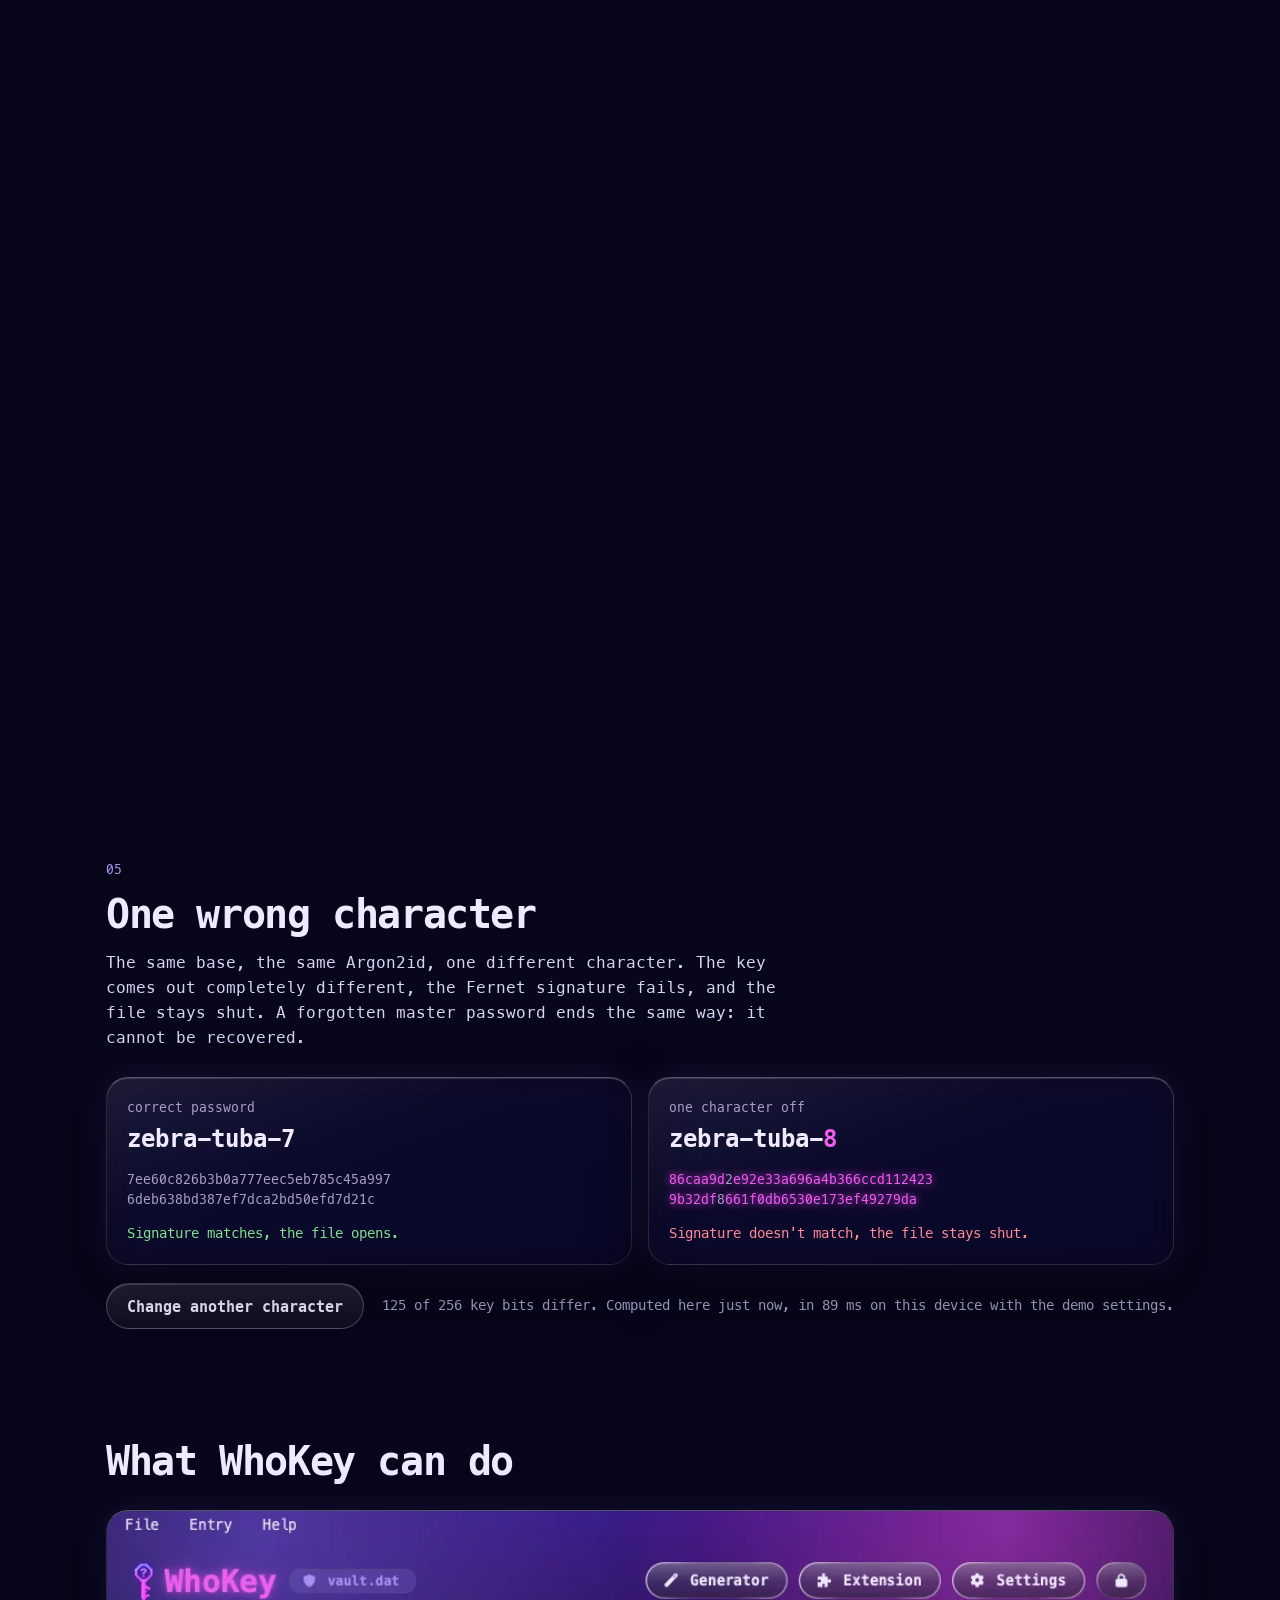
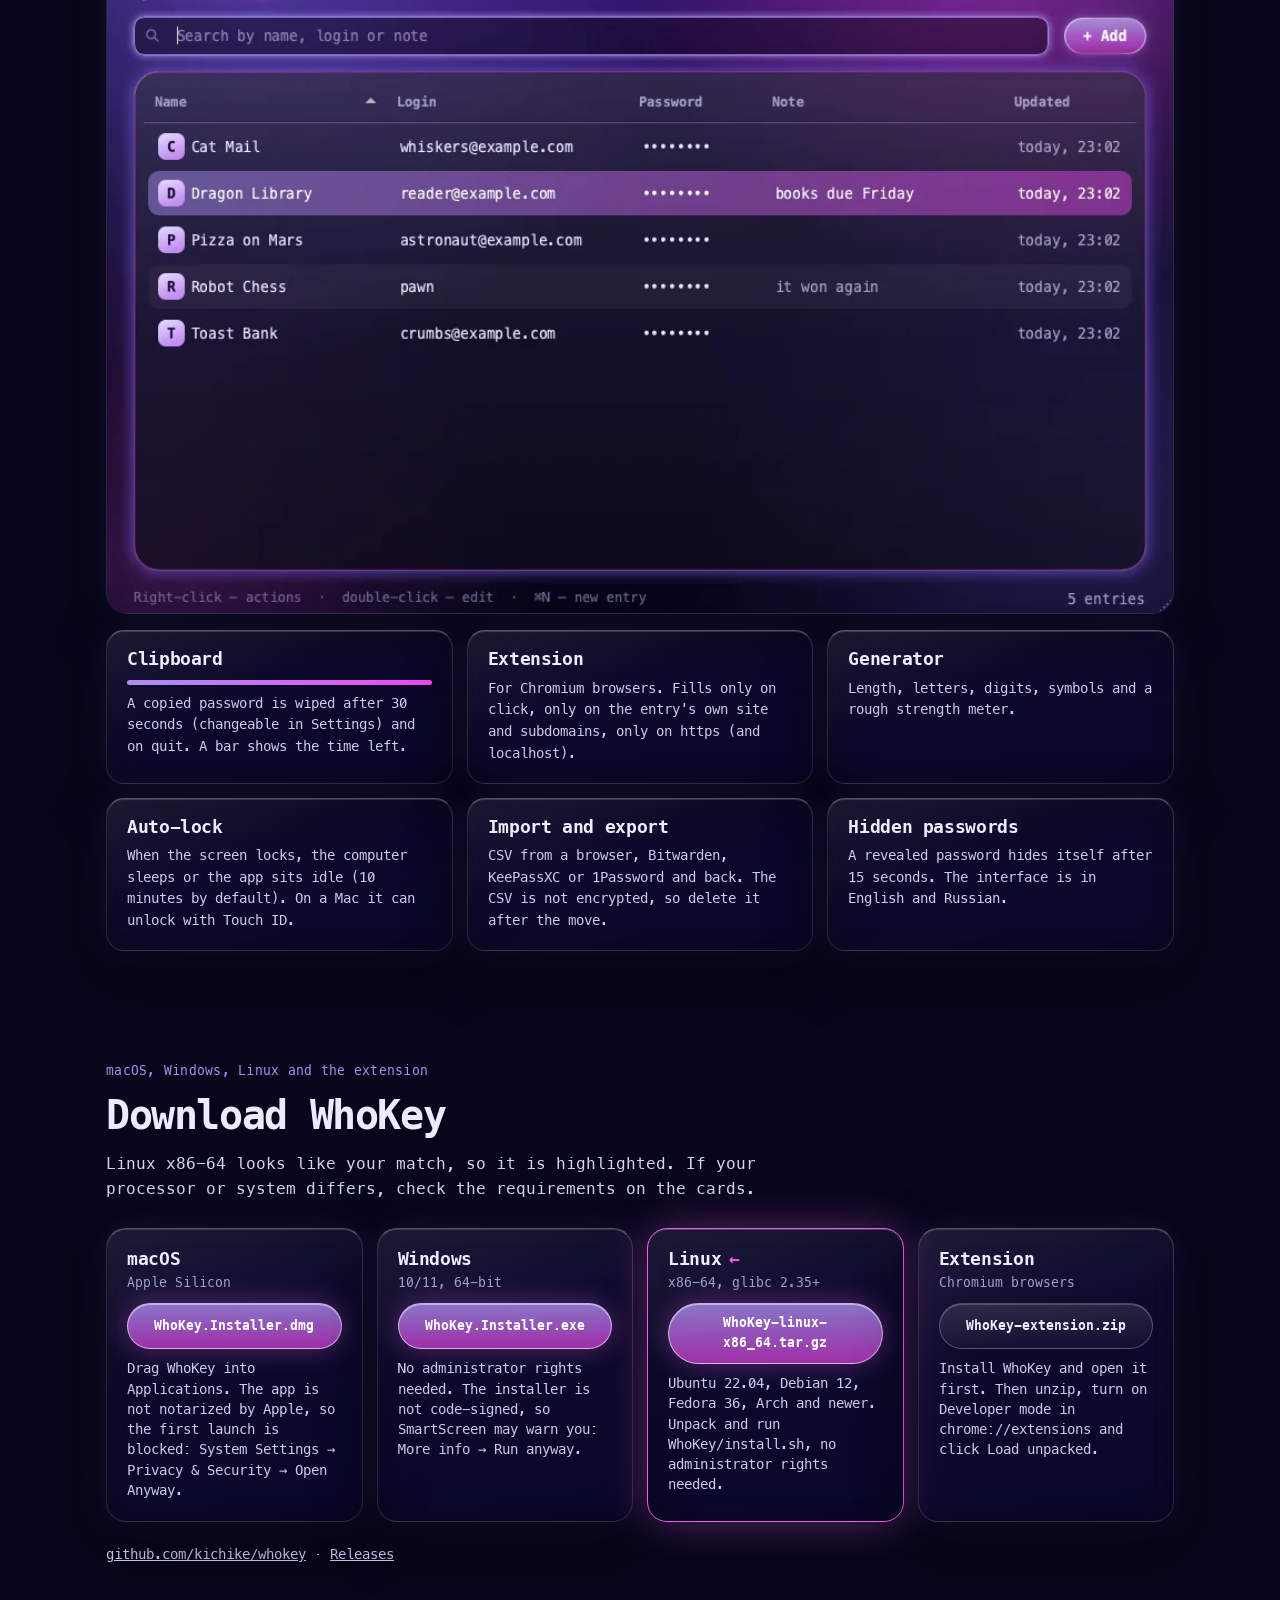
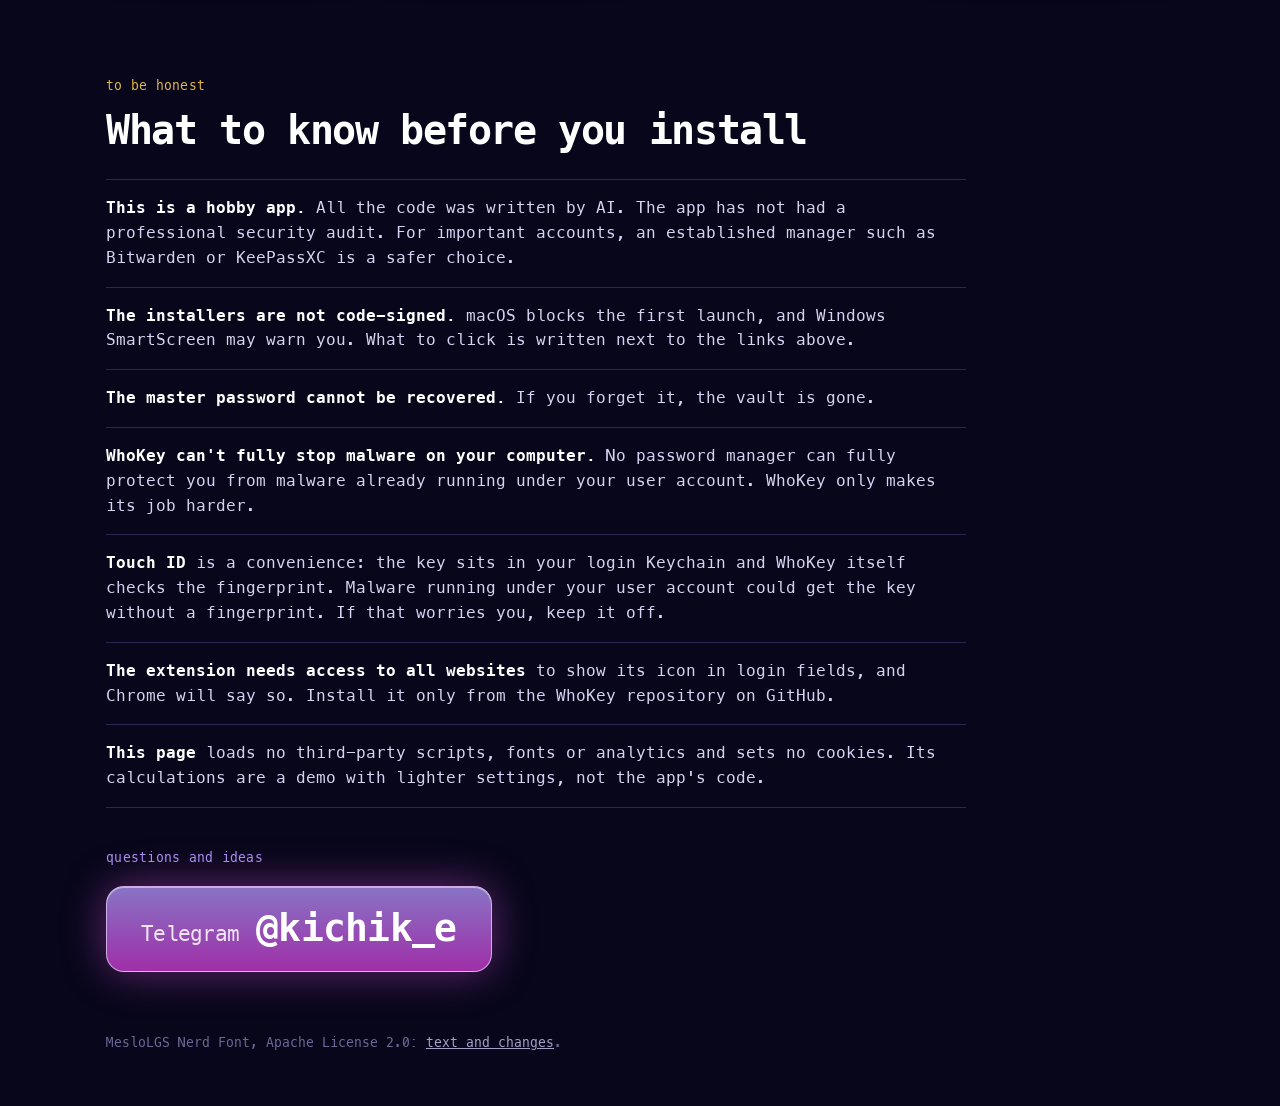
==== commit 38cd7826: "Site: smooth navigation and a simpler features heading; link it from the README Co-Authored-By: Clau" ====
--- a/site/index.html
+++ b/site/index.html
@@ -168,8 +168,7 @@
 </section>
 
 <section class="wrap" id="more">
-  <p class="eyebrow"><span class="ru">что умеет WhoKey</span><span class="en">what WhoKey can do</span></p>
-  <h2><span class="ru">Обычное приложение</span><span class="en">An ordinary app</span></h2>
+  <h2><span class="ru">Что умеет WhoKey</span><span class="en">What WhoKey can do</span></h2>
   <figure class="shot glass"><img src="assets/main.webp" width="960" height="632" loading="lazy" alt="Главное окно WhoKey: список записей со скрытыми паролями / WhoKey main window: a list of entries with hidden passwords"></figure>
   <div class="tiles">
     <div class="tile glass"><h3><span class="ru">Буфер обмена</span><span class="en">Clipboard</span></h3><div class="drain" aria-hidden="true"><i></i></div><p><span class="ru">Скопированный пароль стирается через 30 секунд (меняется в настройках) и при выходе. Полоска показывает, сколько осталось.</span><span class="en">A copied password is wiped after 30 seconds (changeable in Settings) and on quit. A bar shows the time left.</span></p></div>
--- a/site/style.css
+++ b/site/style.css
@@ -5,7 +5,7 @@
 --vh:100vh;color-scheme:dark}
 @supports(height:100svh){:root{--vh:100svh}}
 *{box-sizing:border-box}
-html{background:var(--bg);-webkit-text-size-adjust:100%}
+html{background:var(--bg);-webkit-text-size-adjust:100%;scroll-behavior:smooth}
 body{margin:0;color:var(--text);font:400 16px/1.55 Meslo,ui-monospace,SFMono-Regular,Menlo,Consolas,monospace;overflow-x:clip}
 a{color:var(--light)}a:hover{color:#fff}
 code{font-family:inherit;overflow-wrap:anywhere}
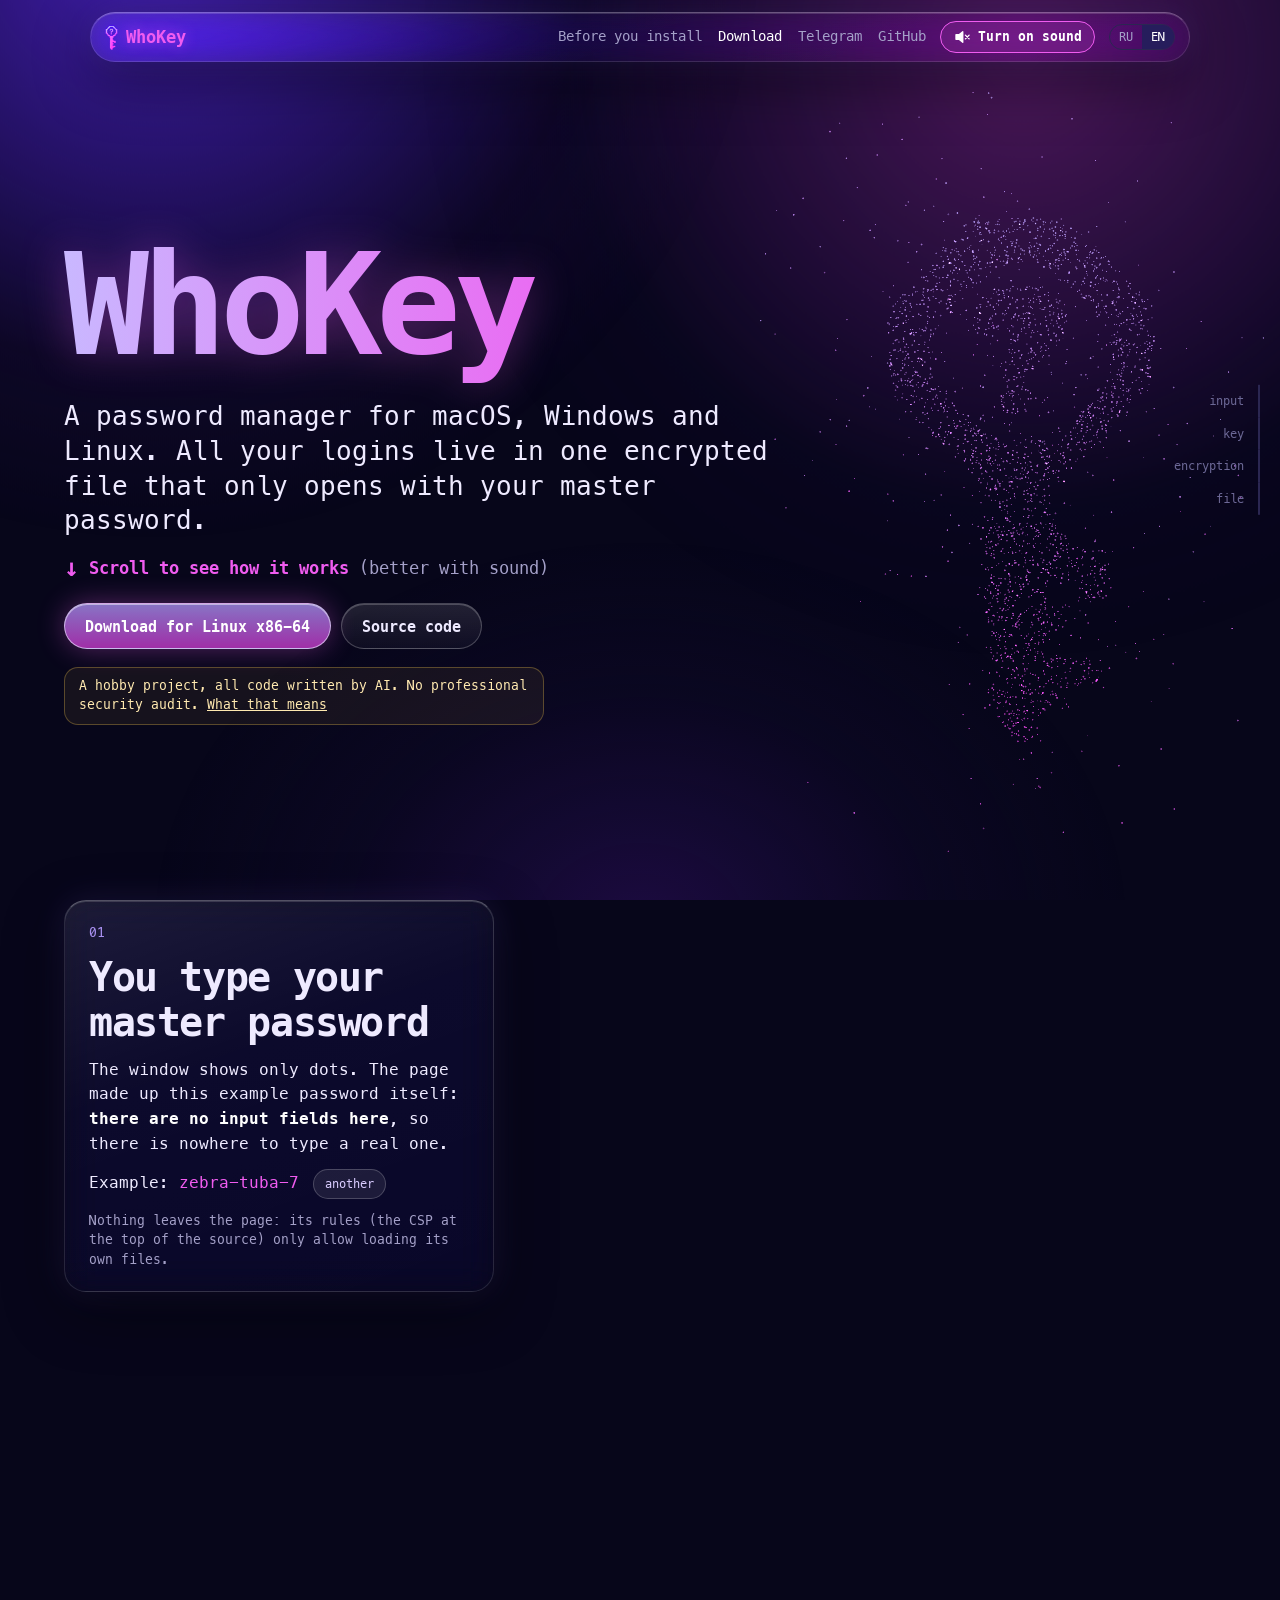
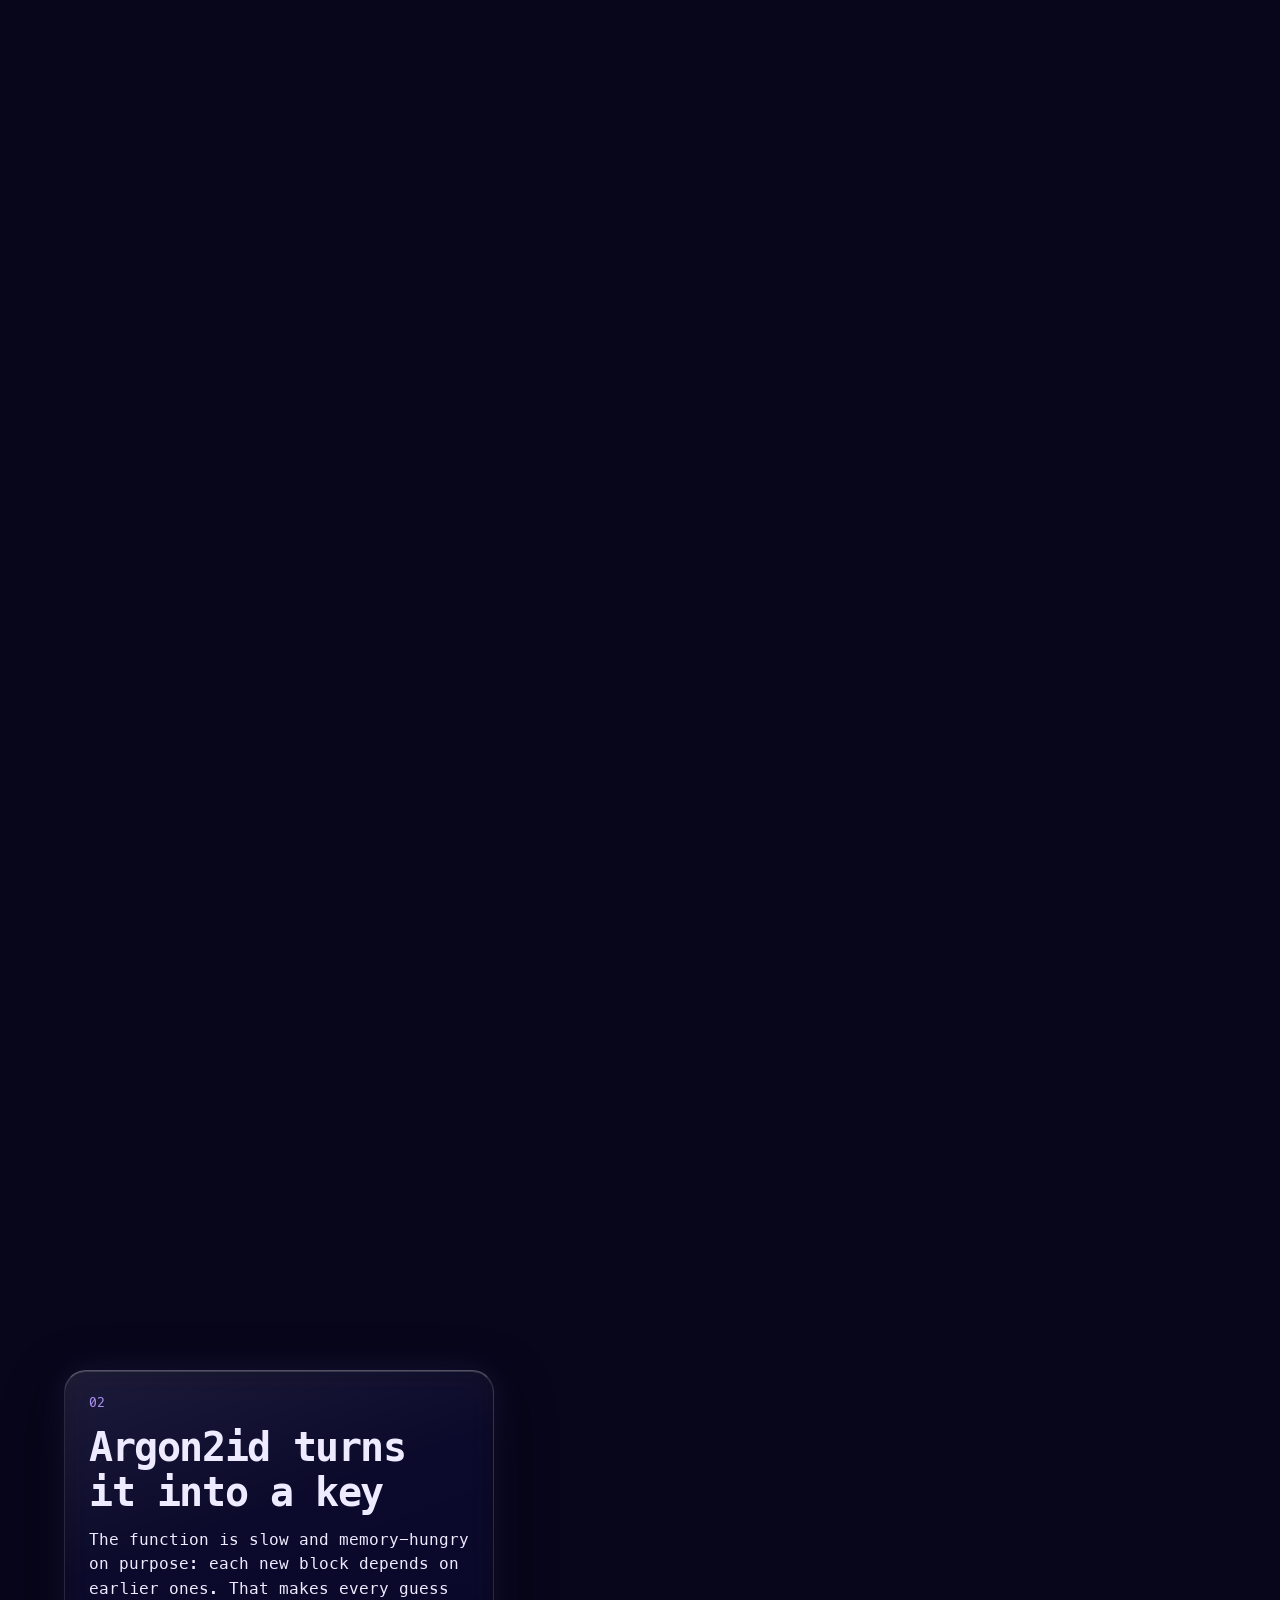
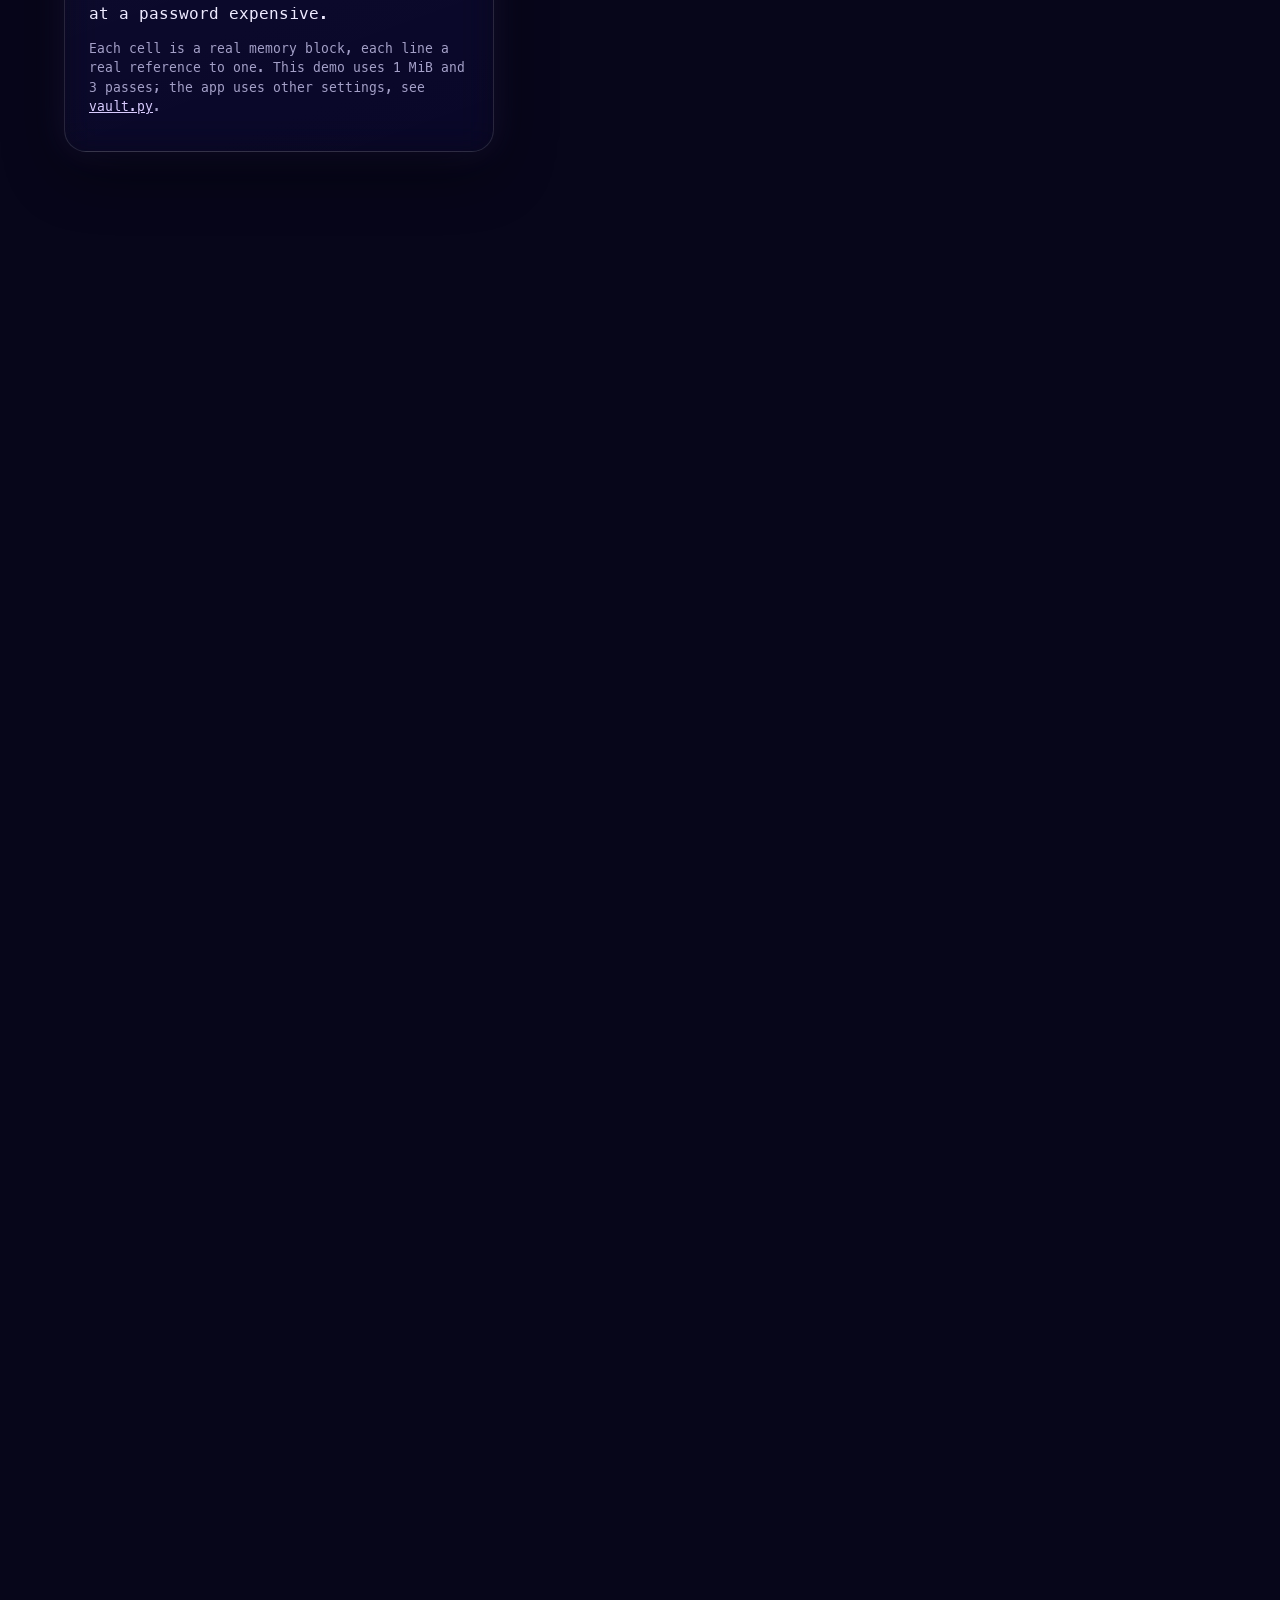
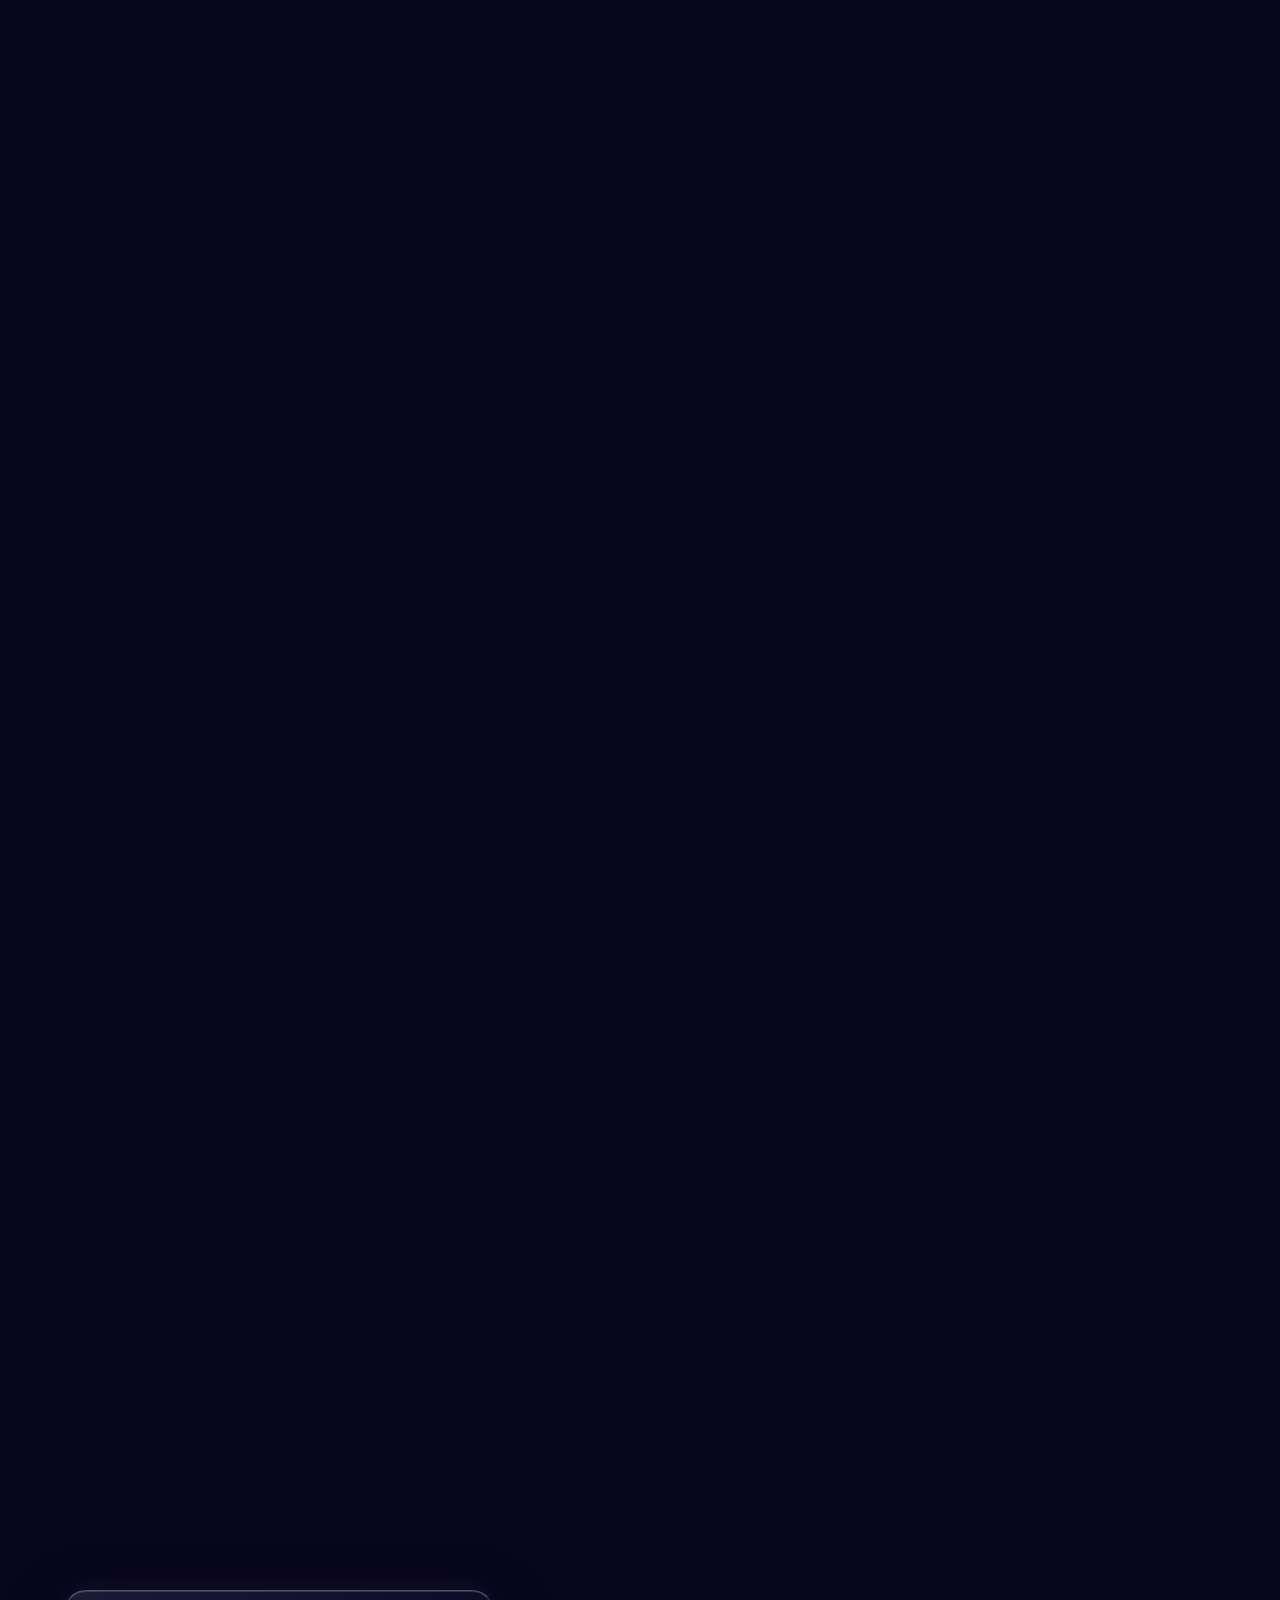
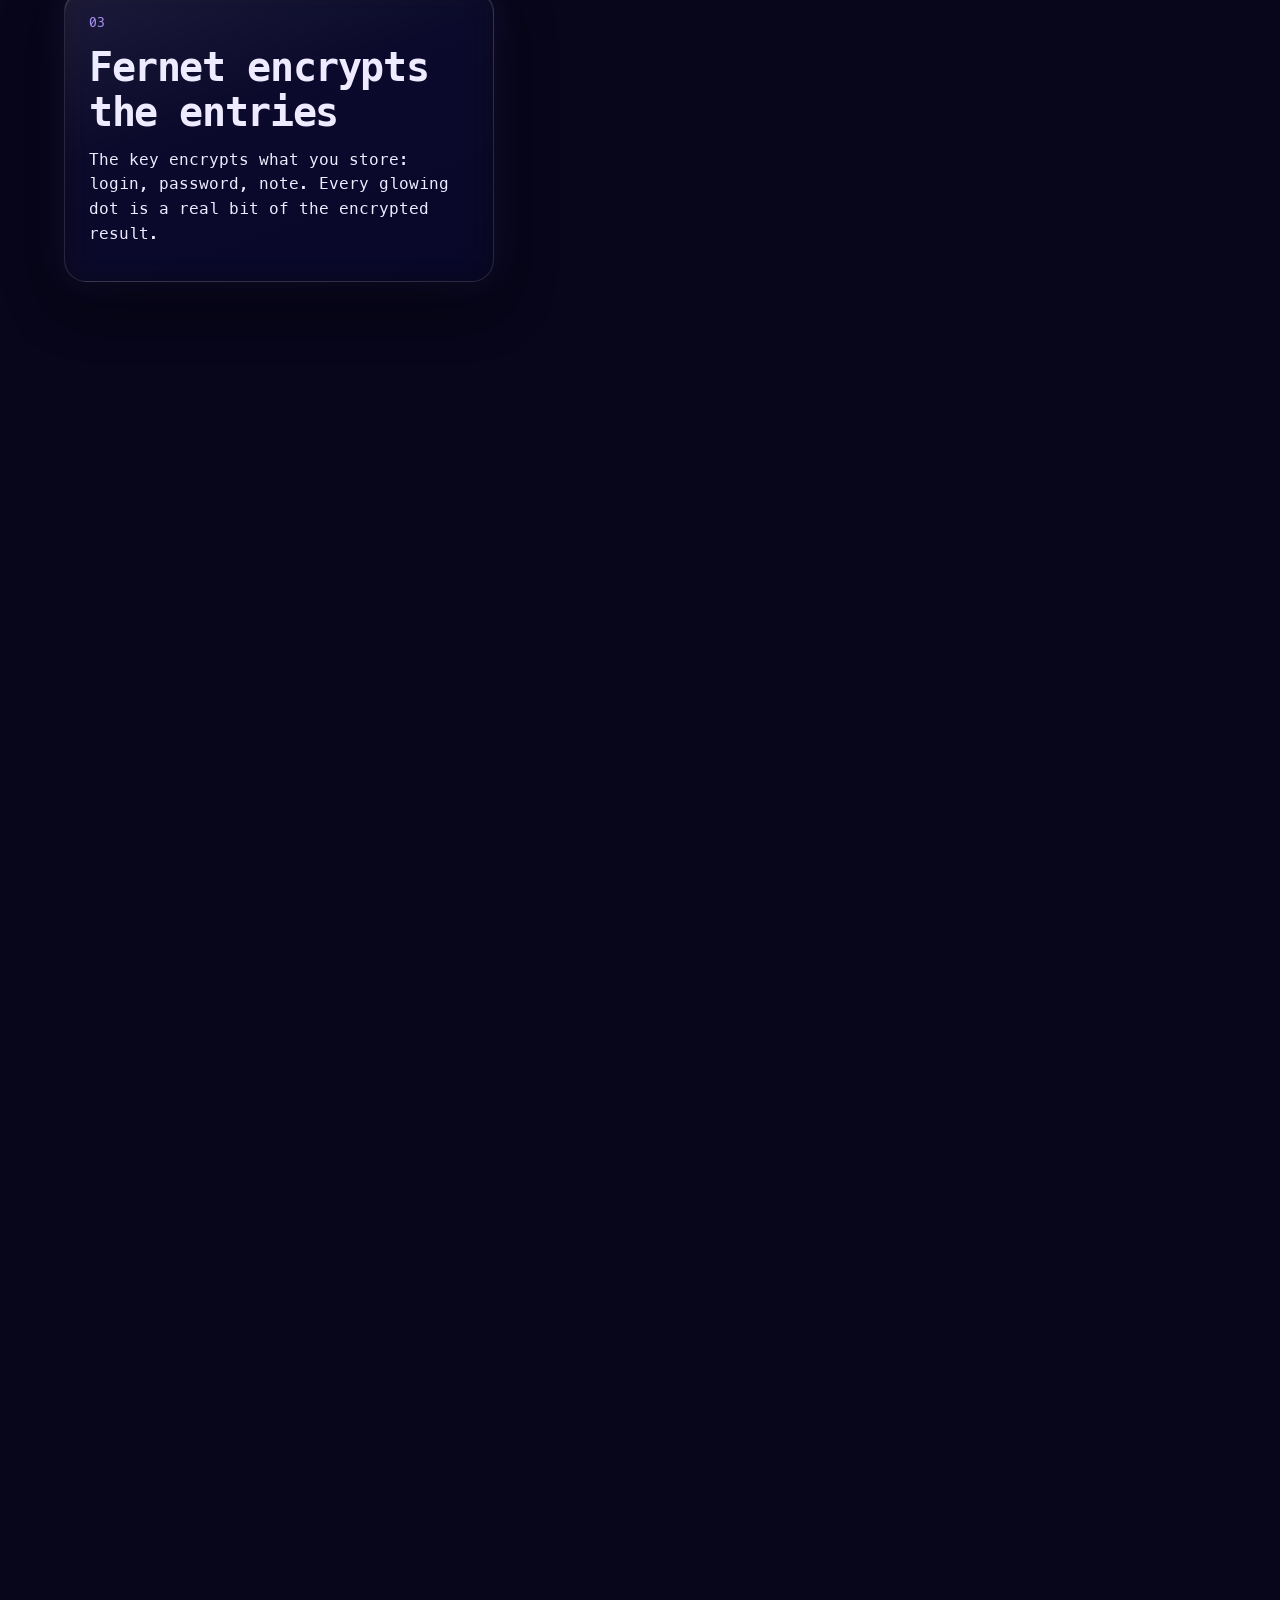
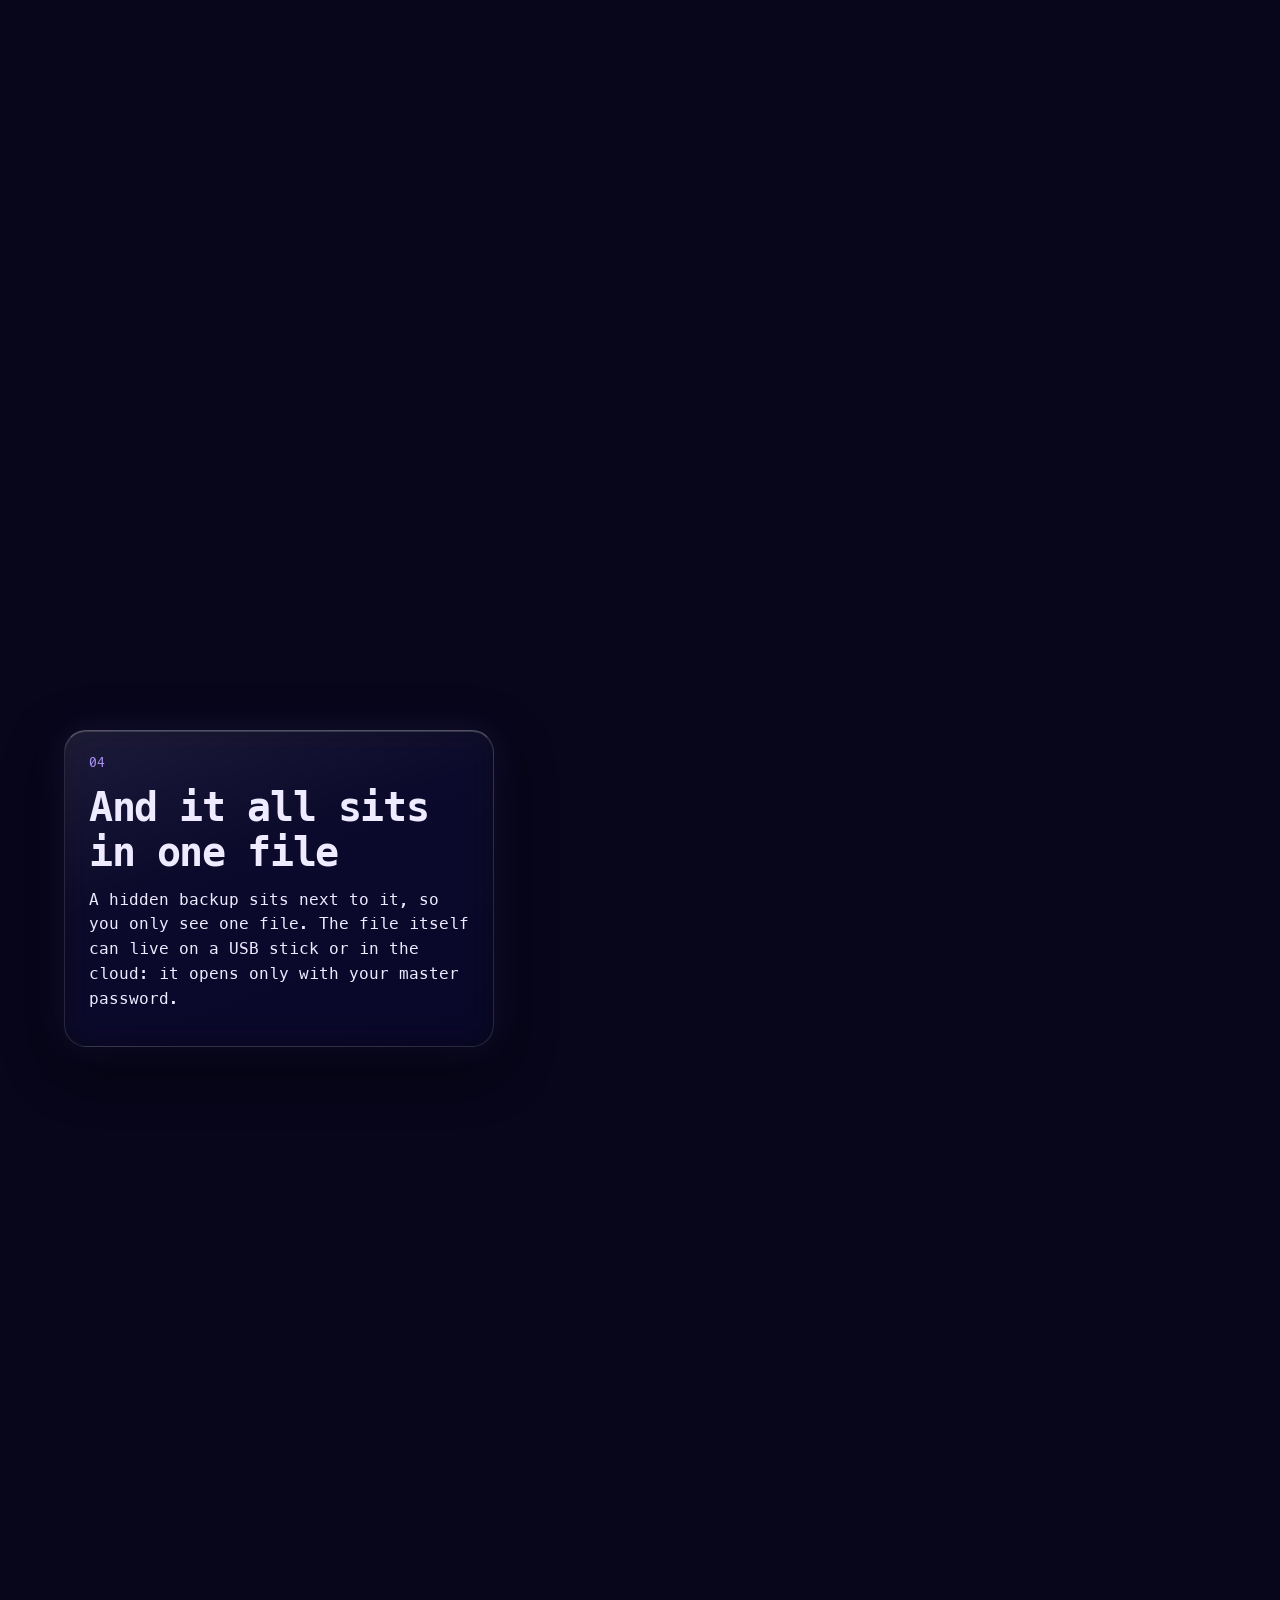
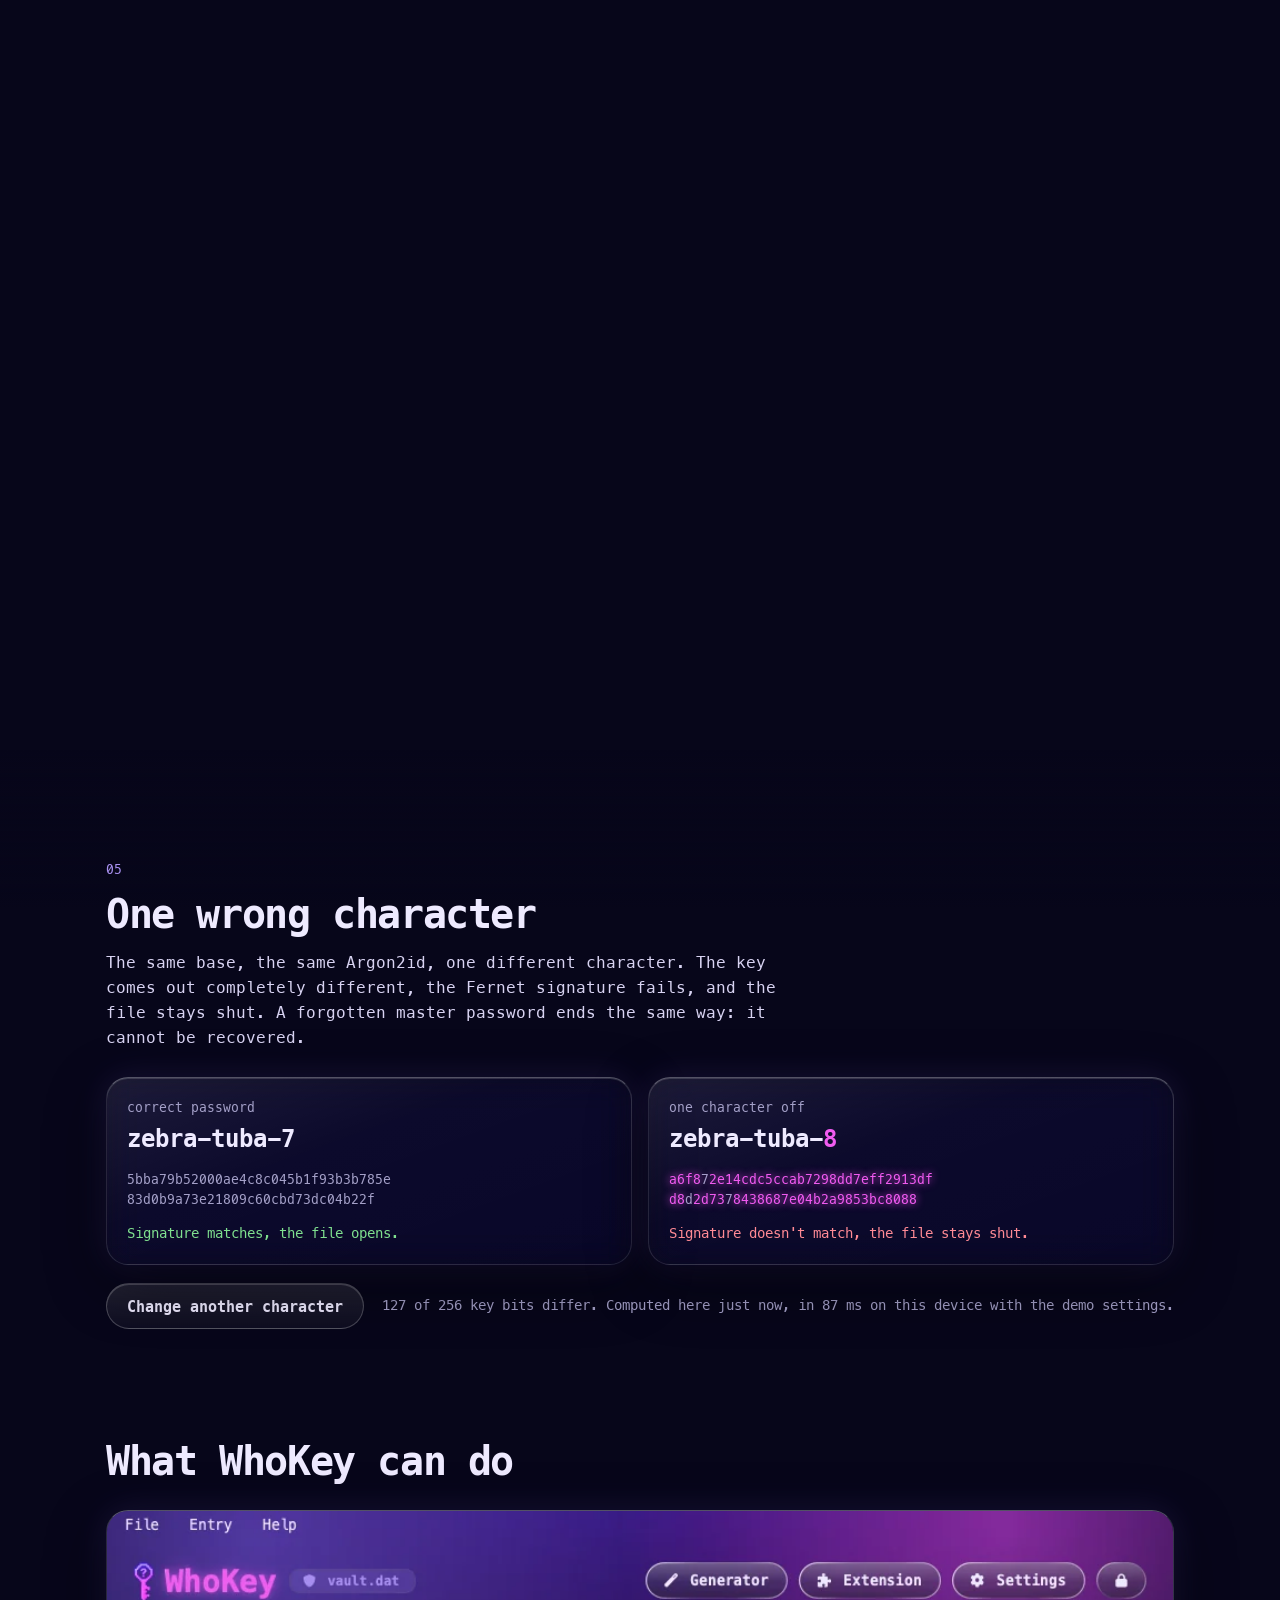
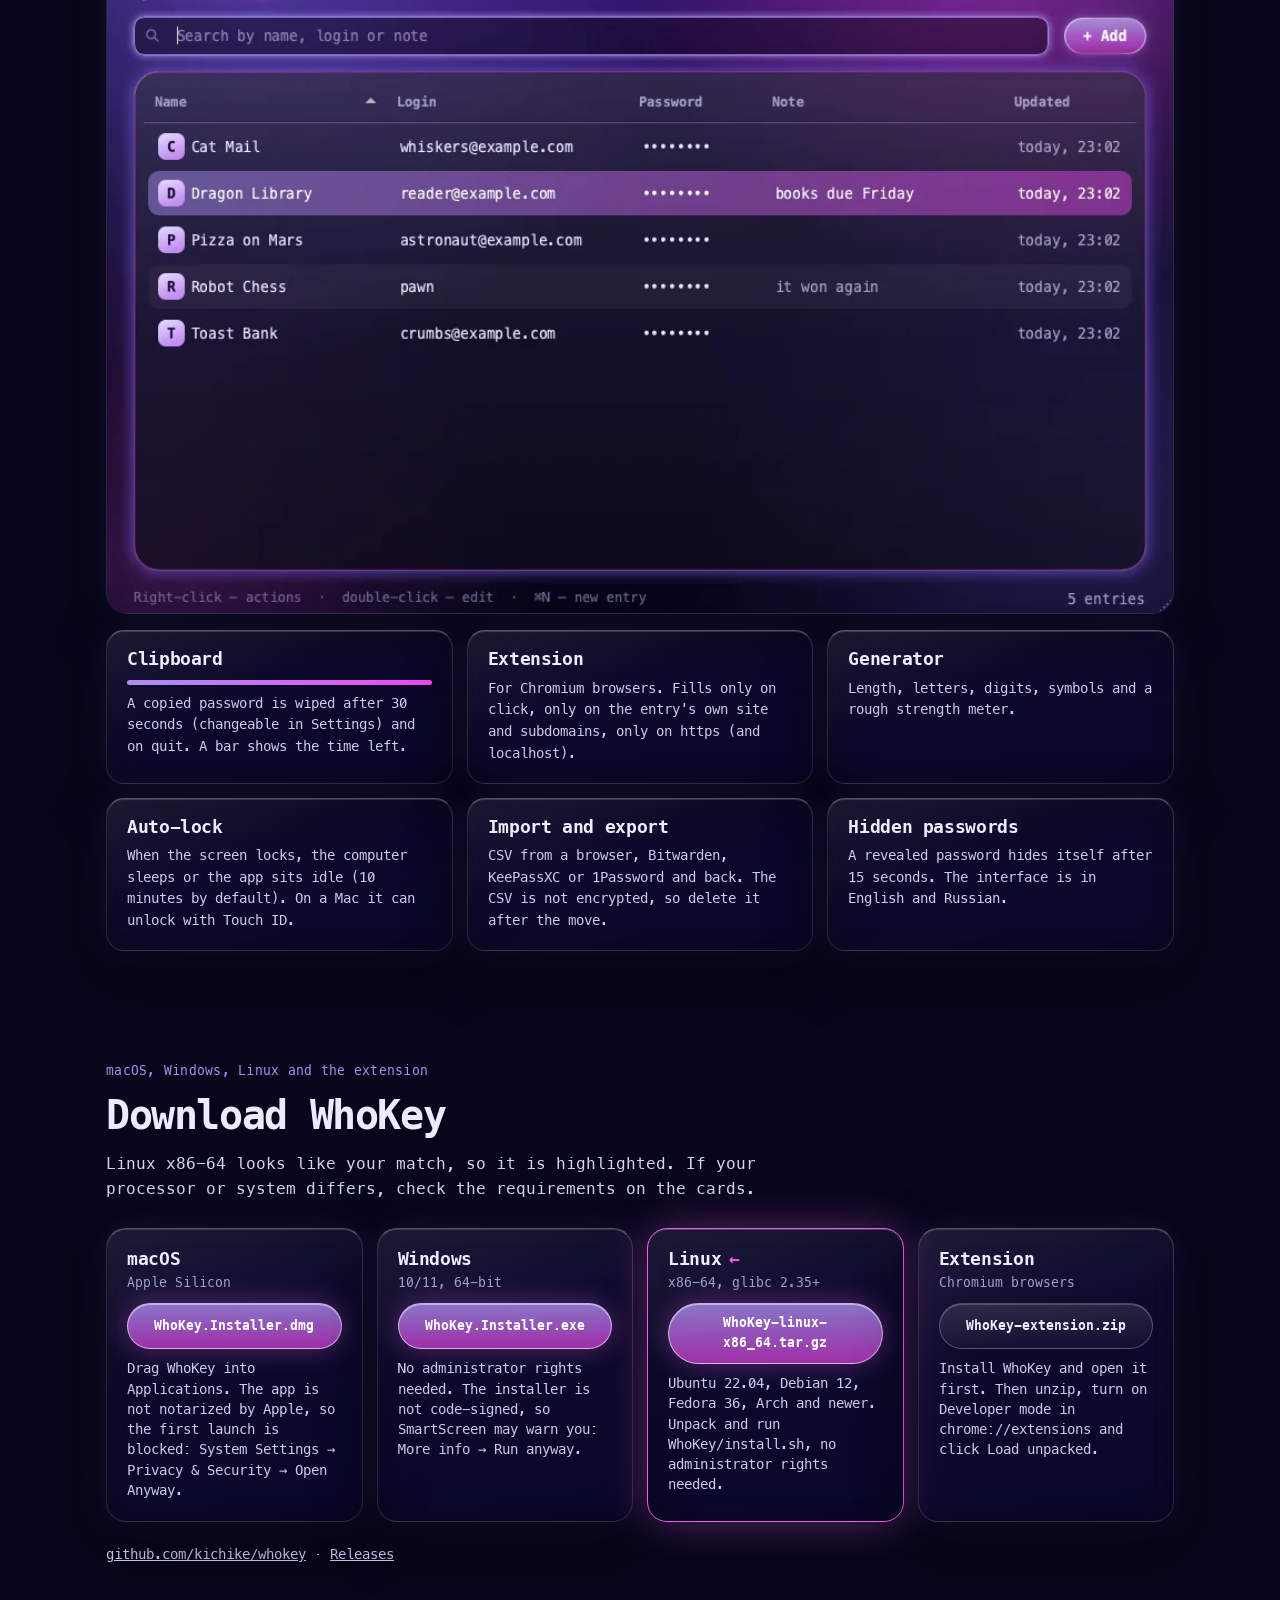
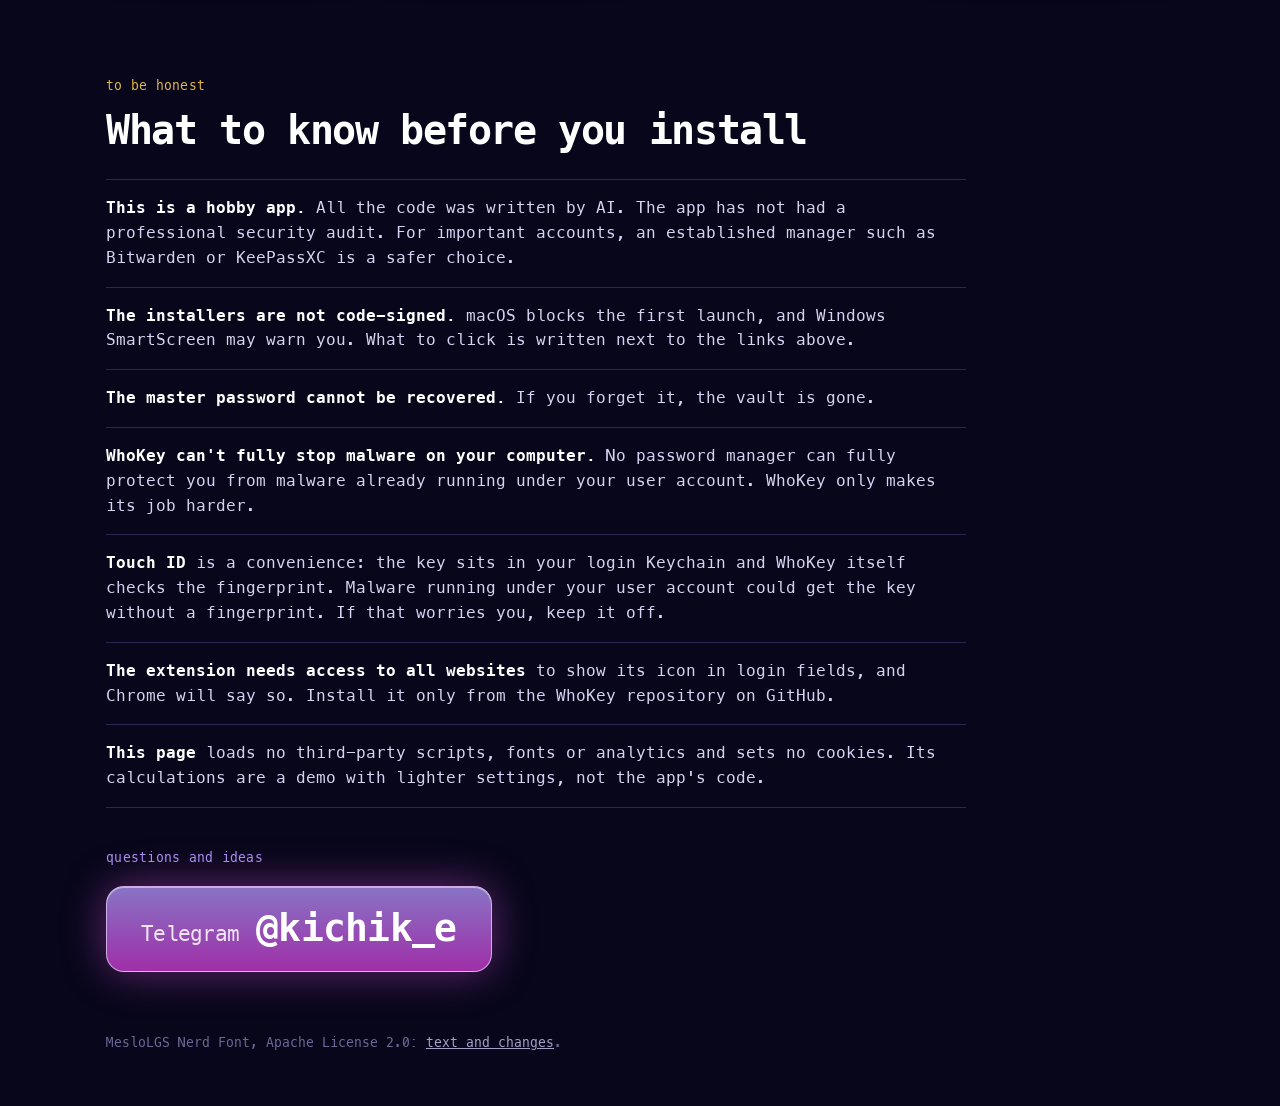
==== commit 45106782: "Site: larger tab icon, full-bleed tile with the key filling it Co-Authored-By: Claude Opus 5.5 <nore" ====
--- a/site/index.html
+++ b/site/index.html
@@ -9,7 +9,8 @@
 <meta name="theme-color" content="#07061a">
 <title>WhoKey</title>
 <meta name="description" content="WhoKey: простой менеджер паролей с открытым кодом для macOS, Windows и Linux. Любительский проект, весь код написал ИИ, профессиональной проверки безопасности не было. WhoKey: a simple open-source password manager for macOS, Windows and Linux. A hobby project, all code written by AI, no professional security audit.">
-<link rel="icon" href="assets/icon-180.png">
+<link rel="icon" type="image/png" sizes="64x64" href="assets/favicon-64.png">
+<link rel="apple-touch-icon" href="assets/touch-180.png">
 <link rel="stylesheet" href="style.css">
 <script src="sound.js" defer></script>
 <script src="crypto.js" defer></script>
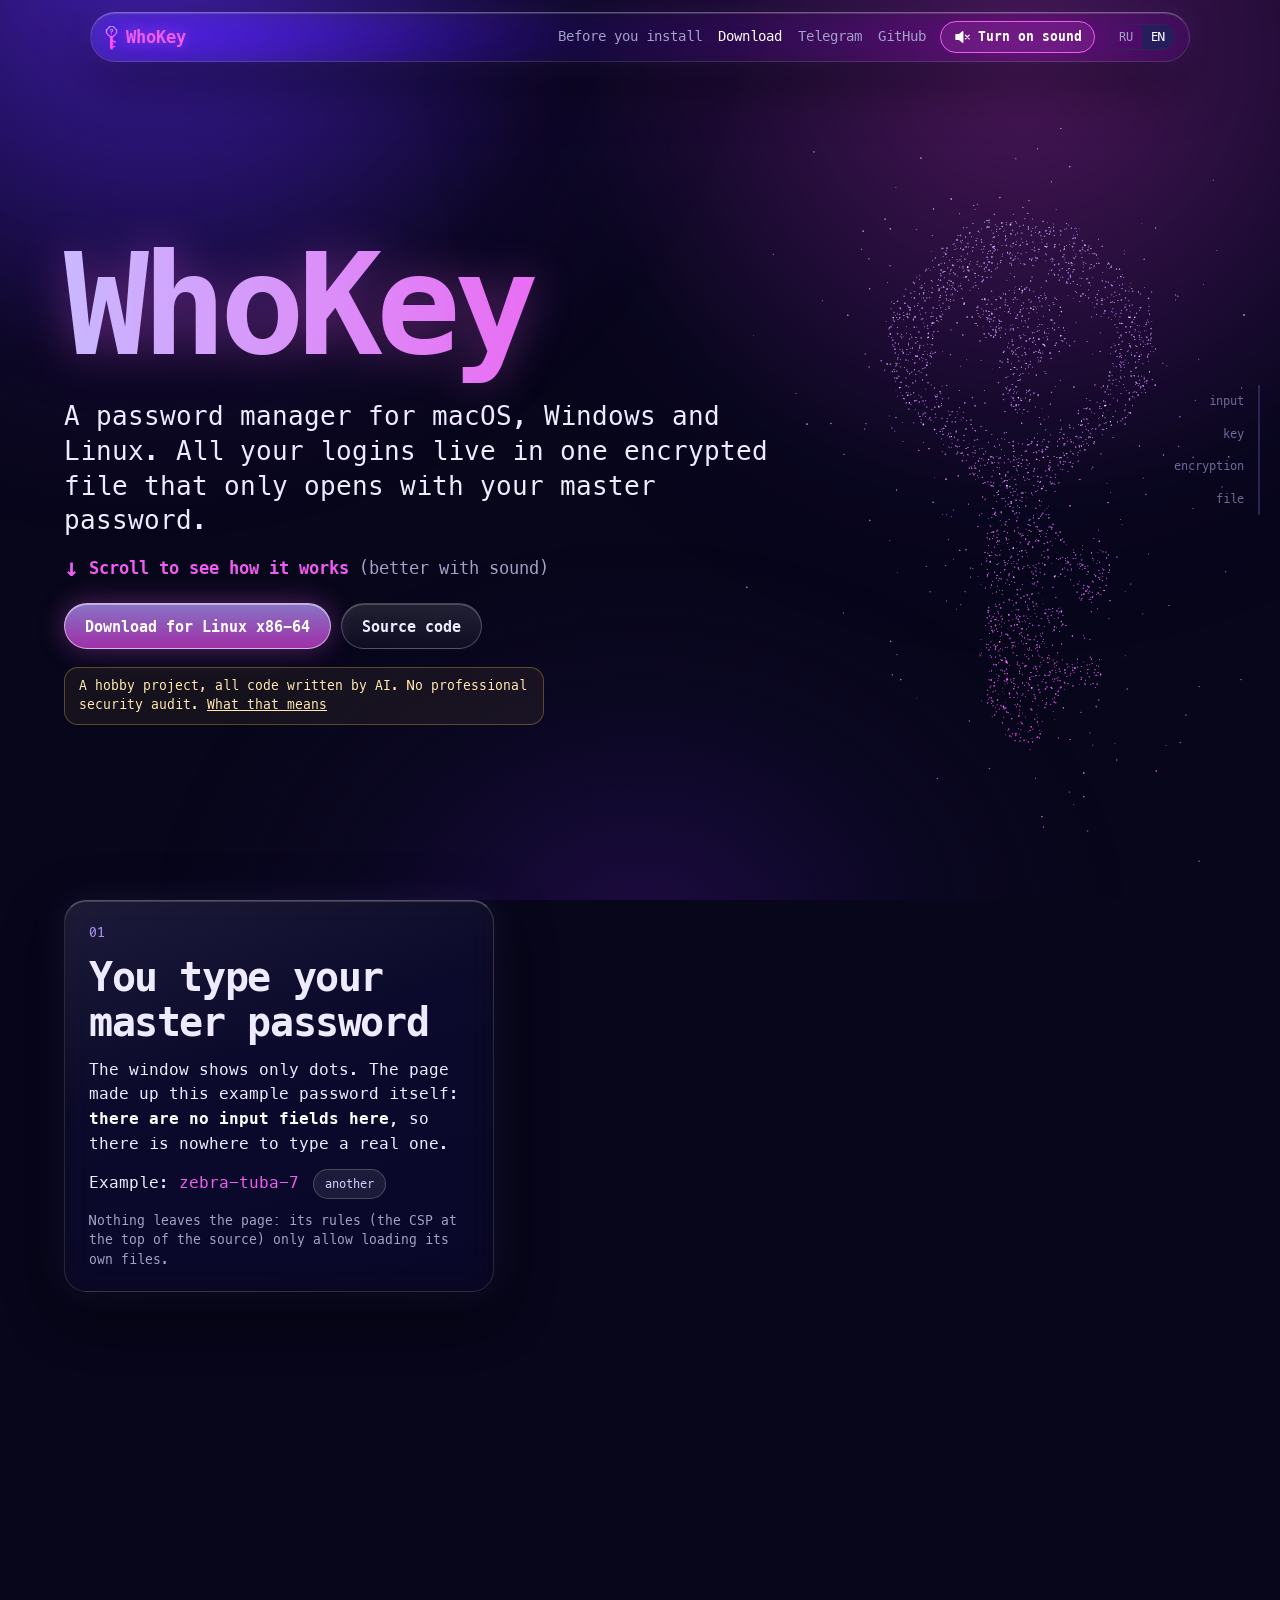
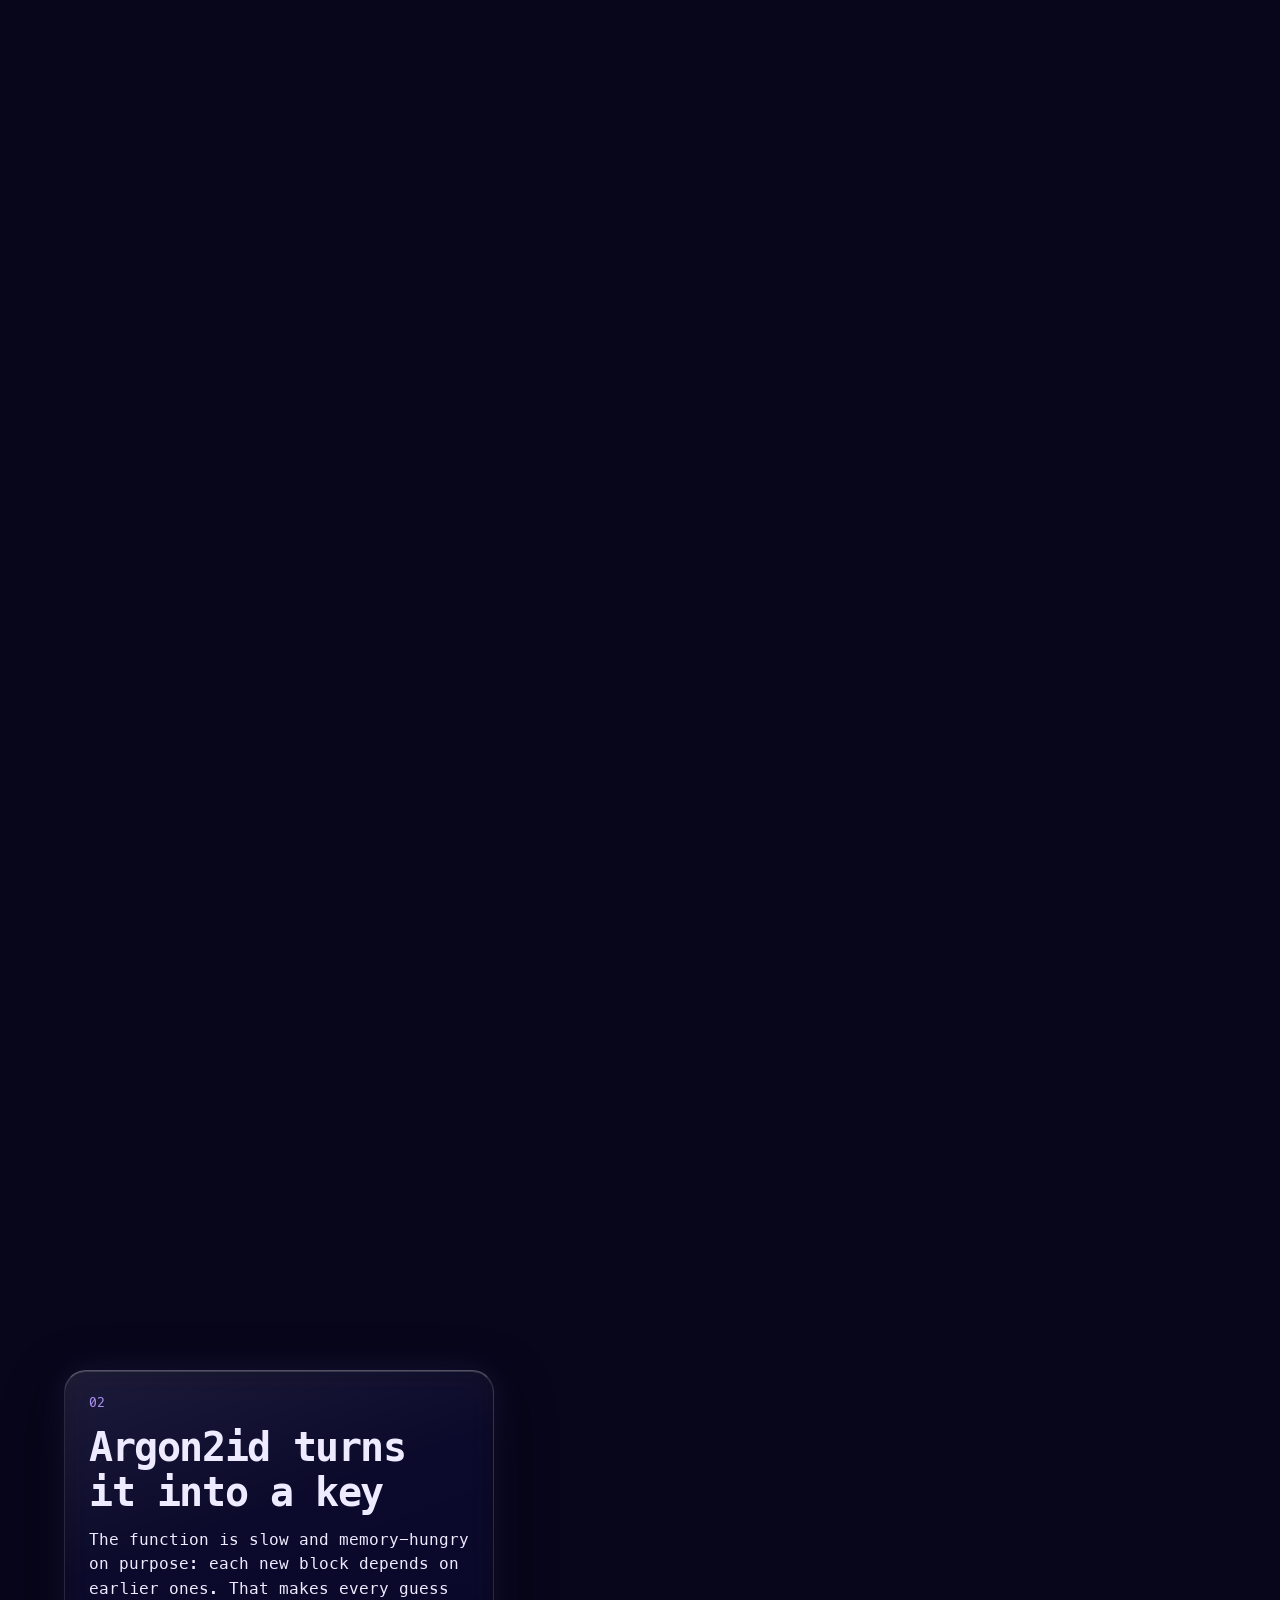
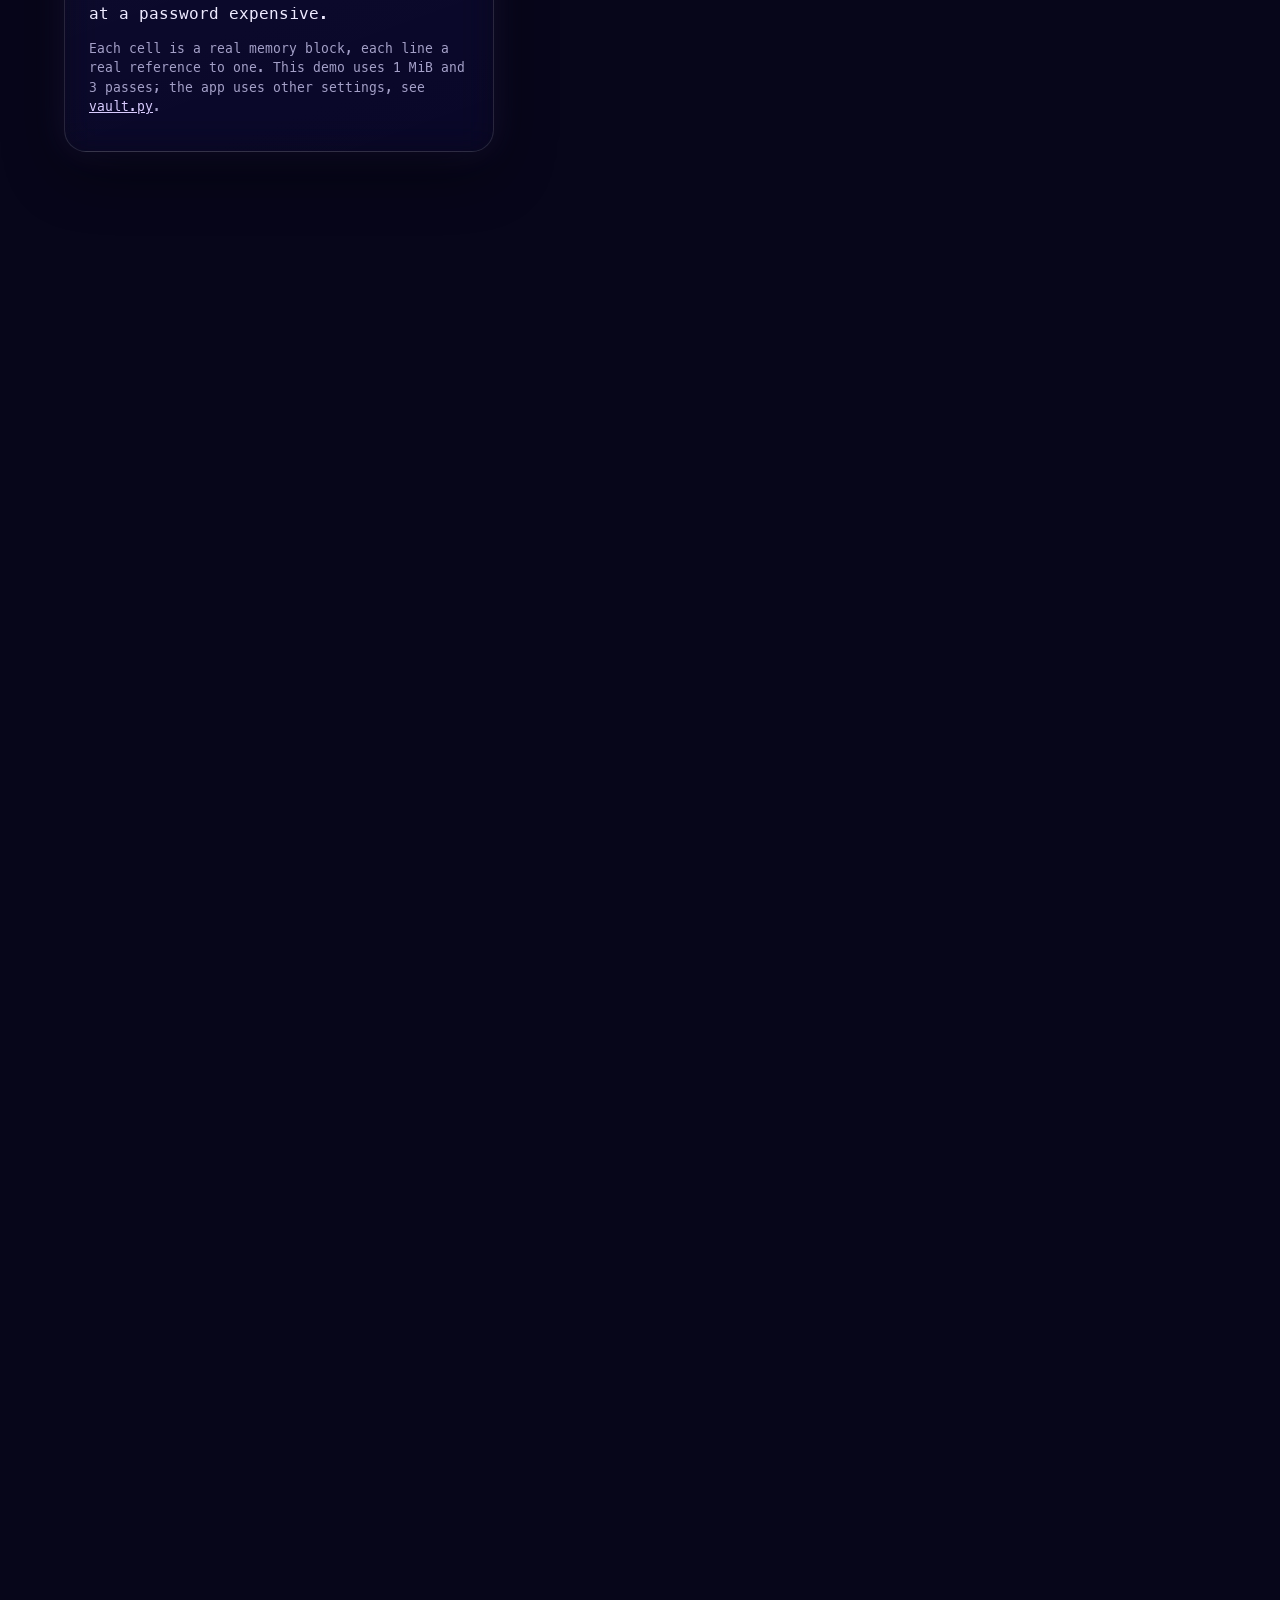
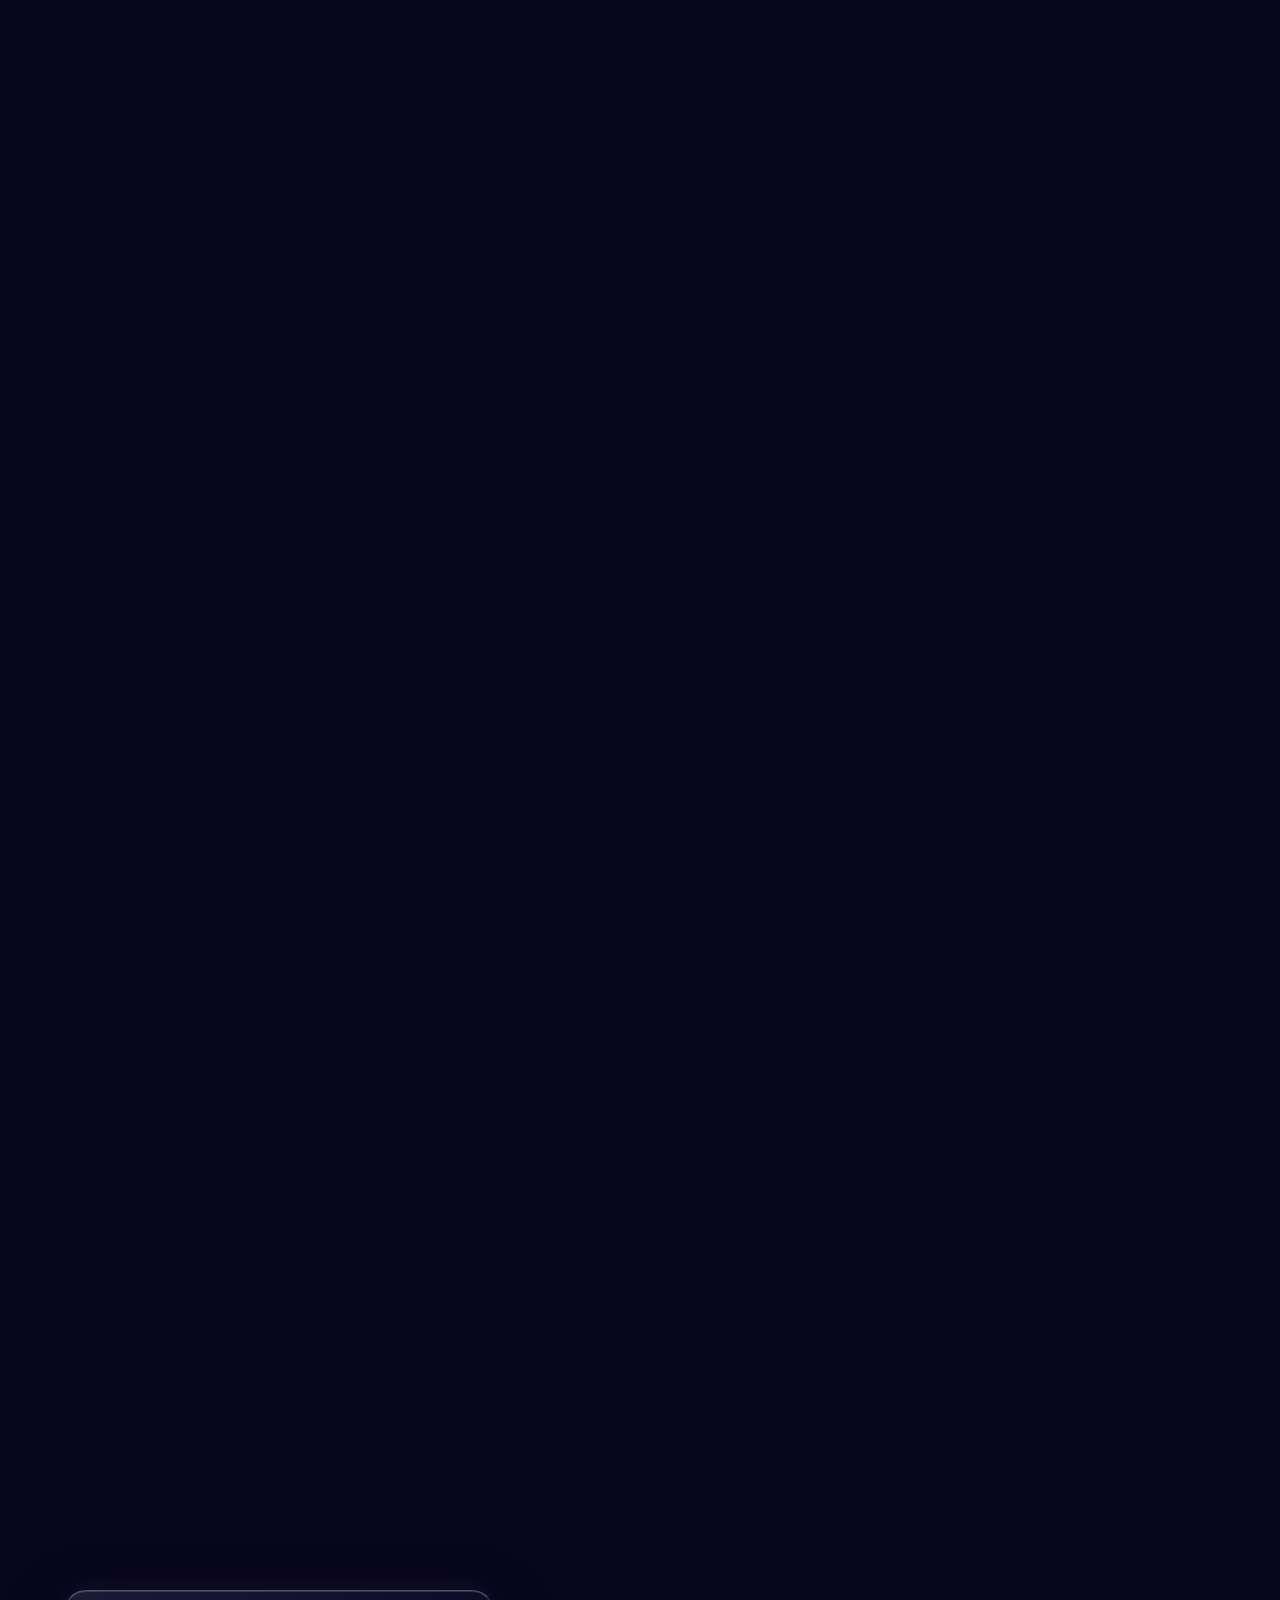
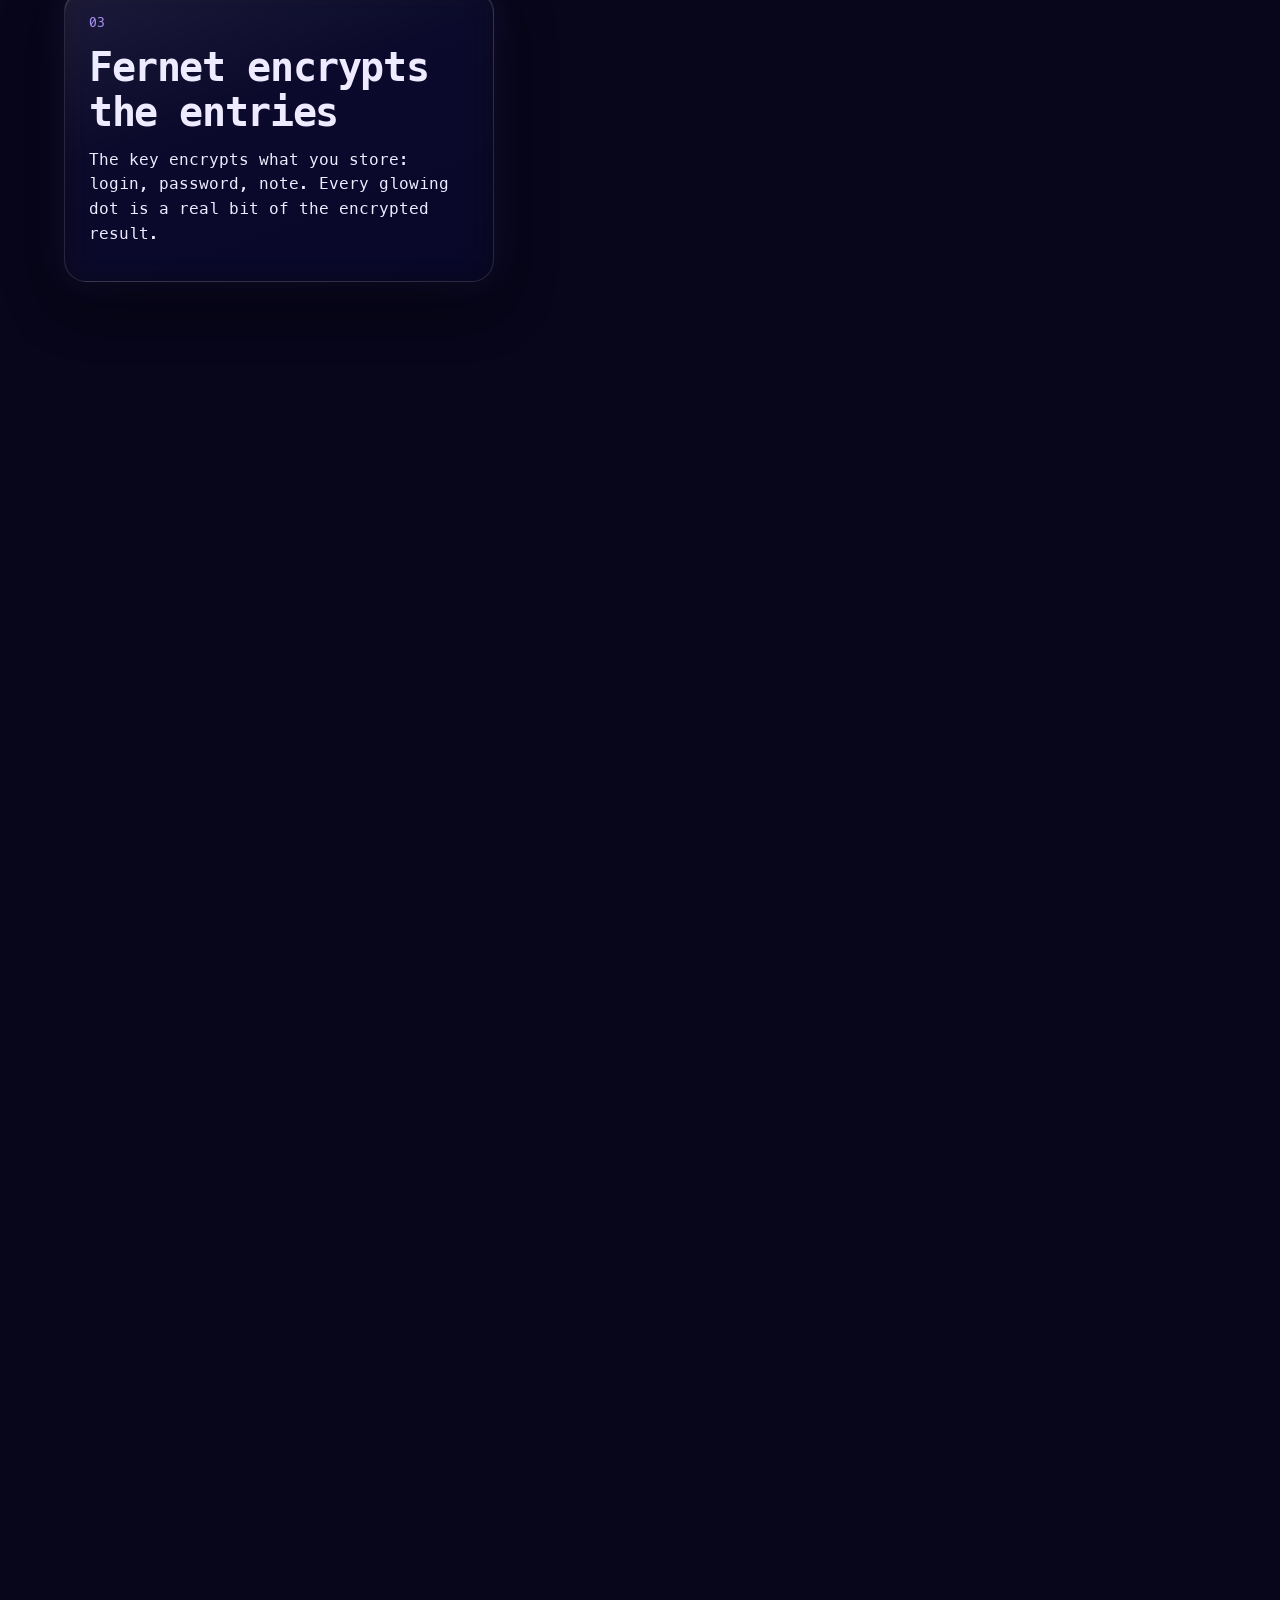
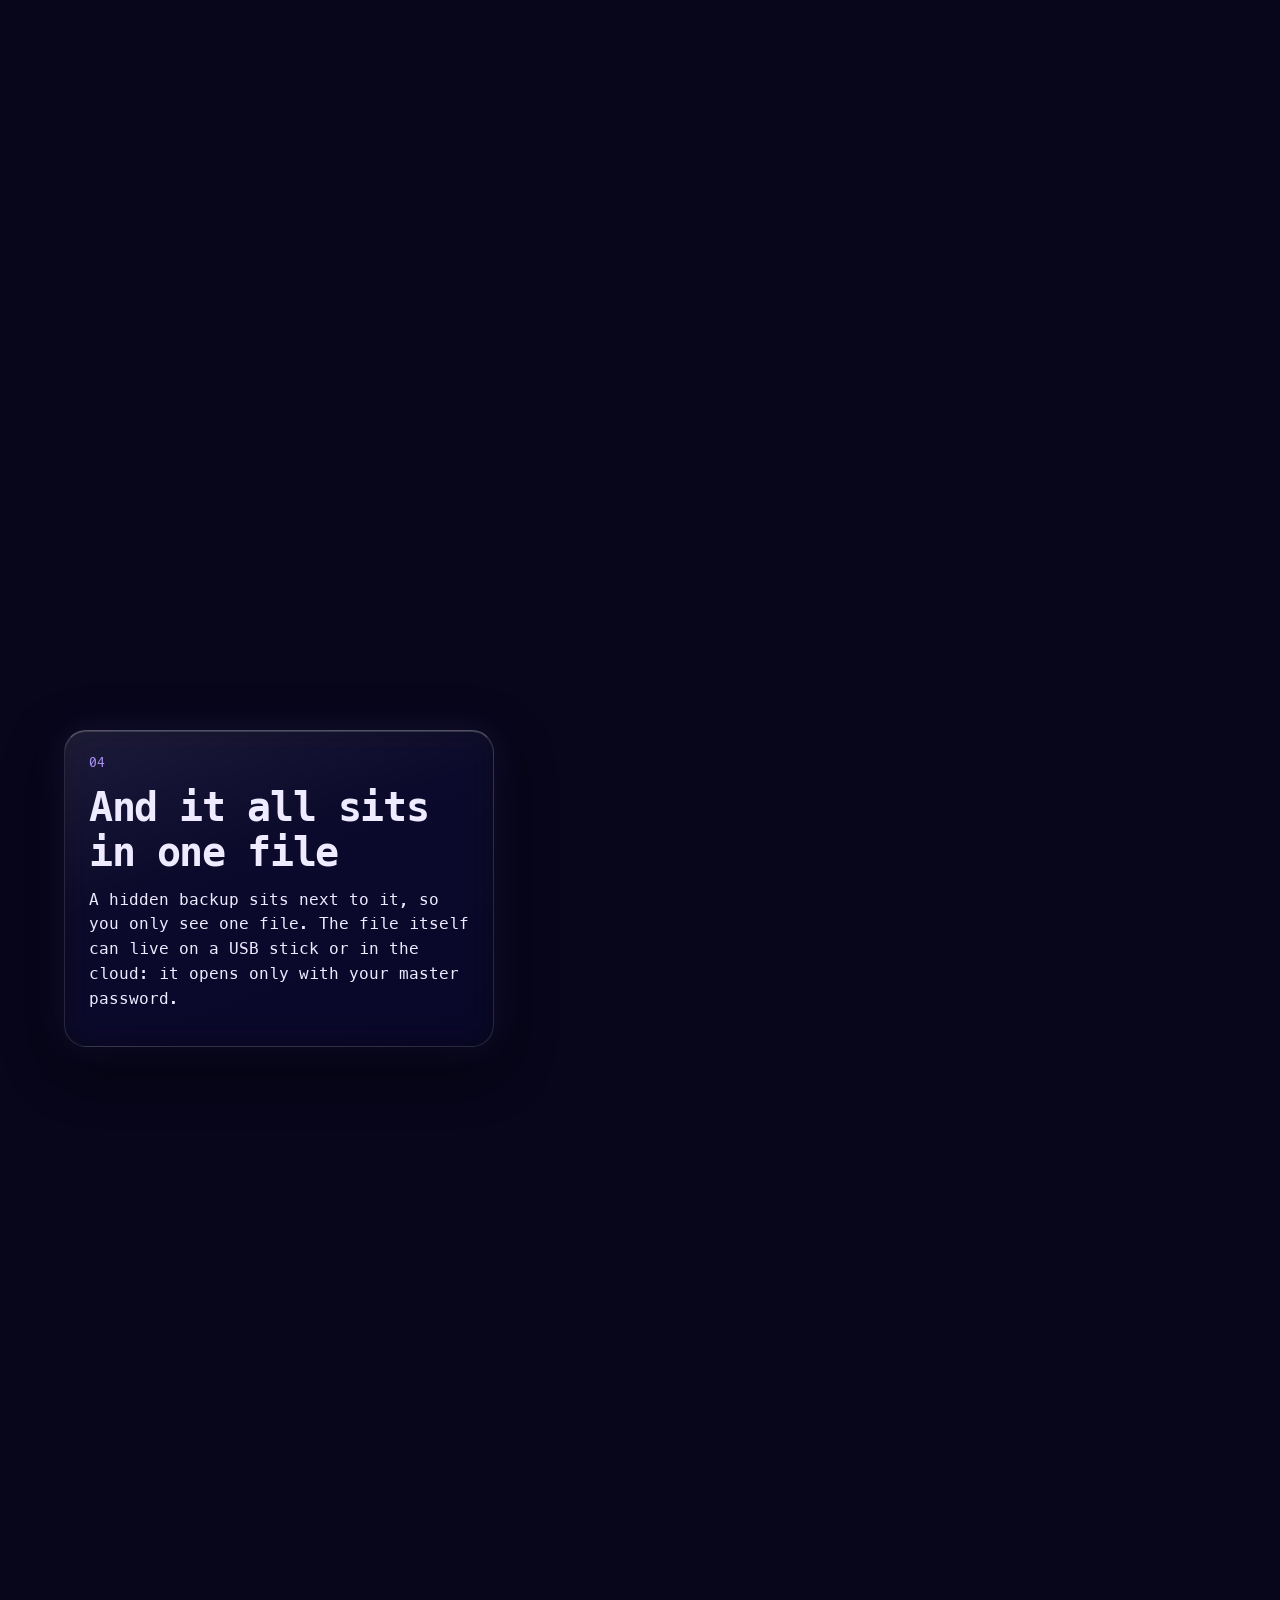
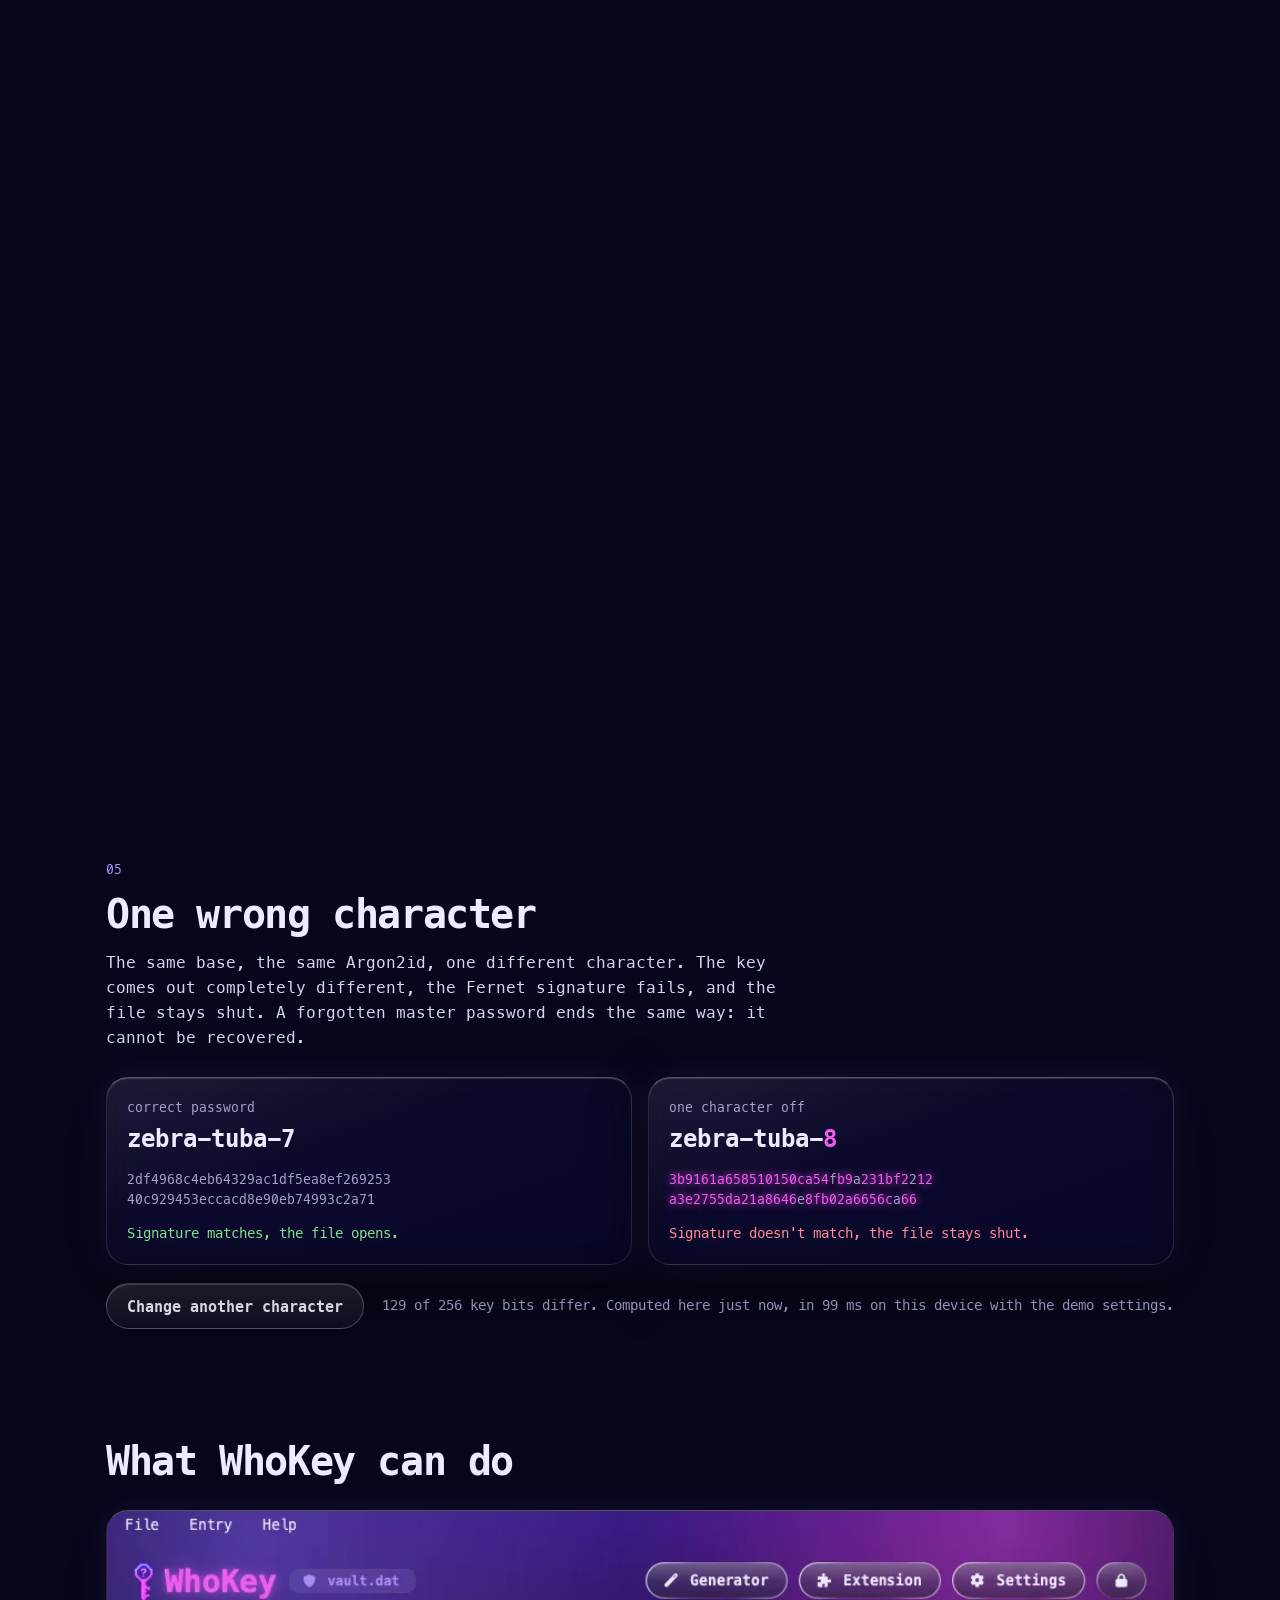
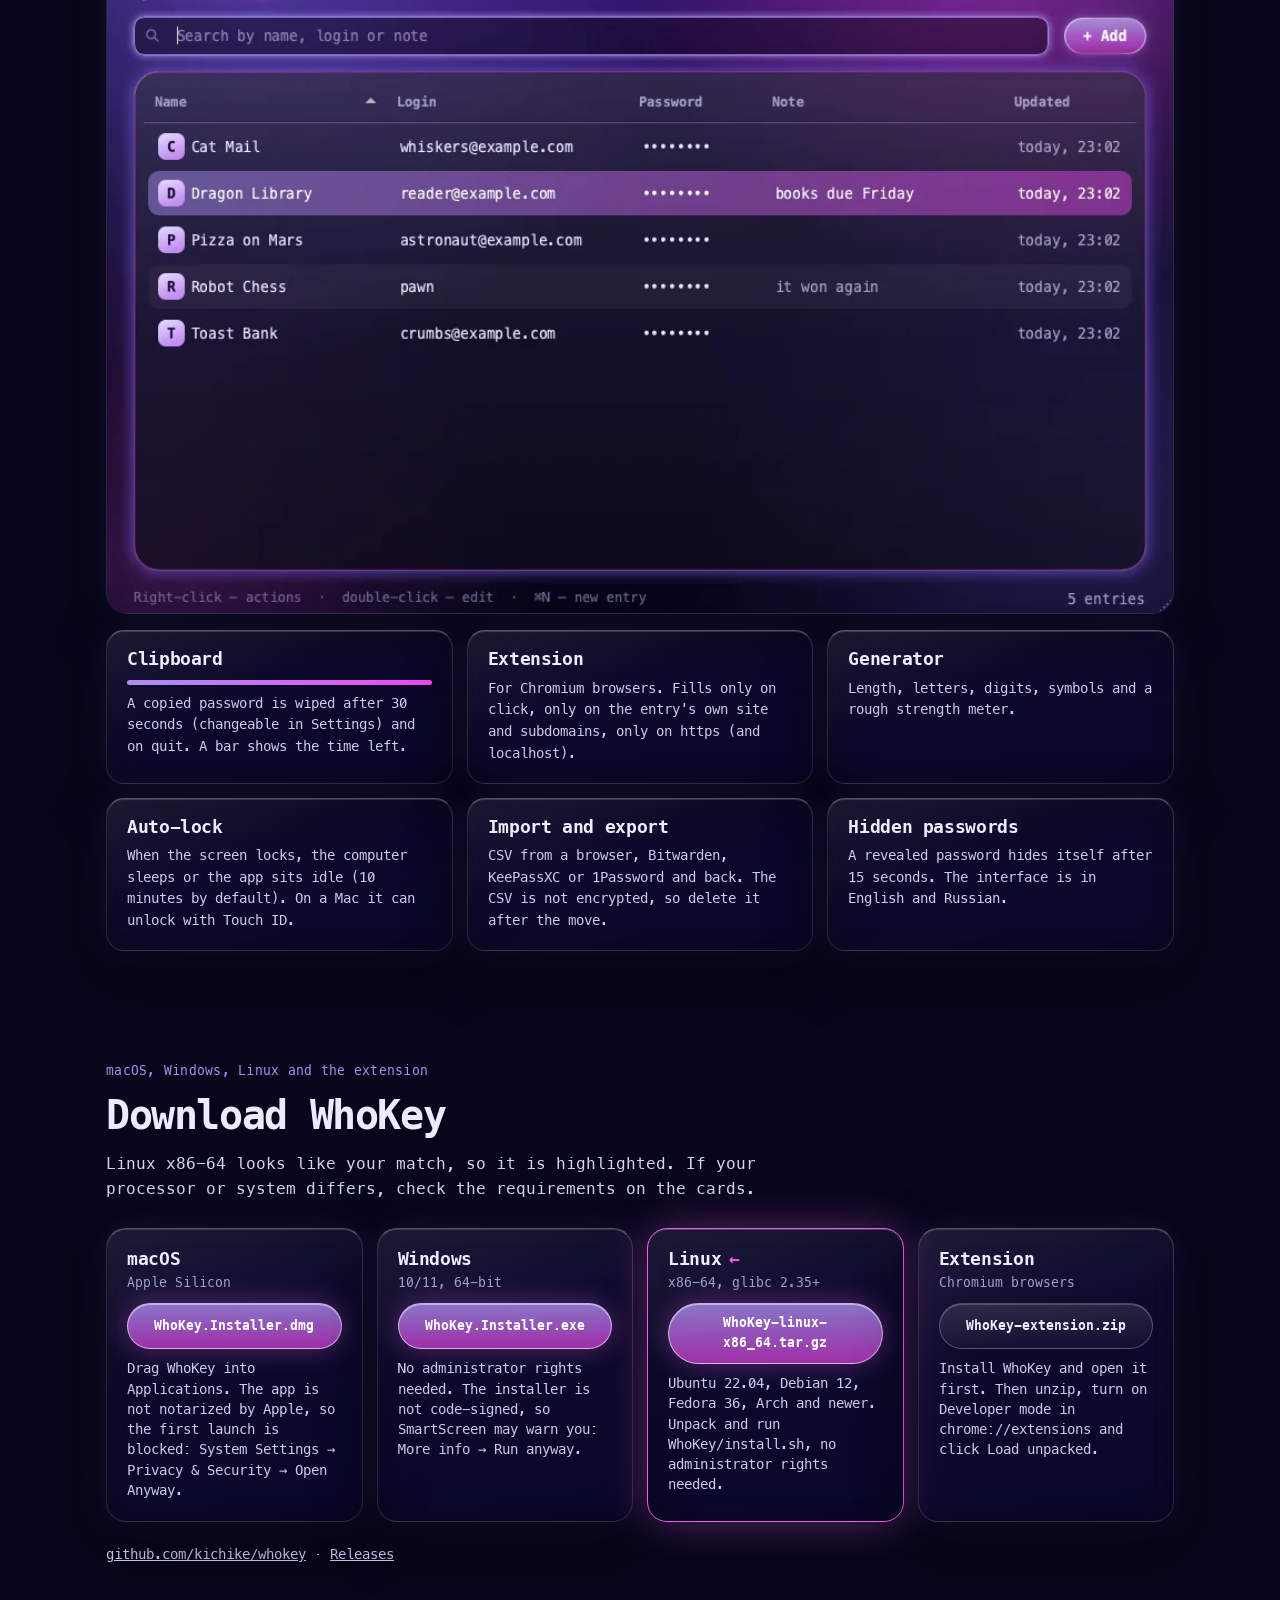
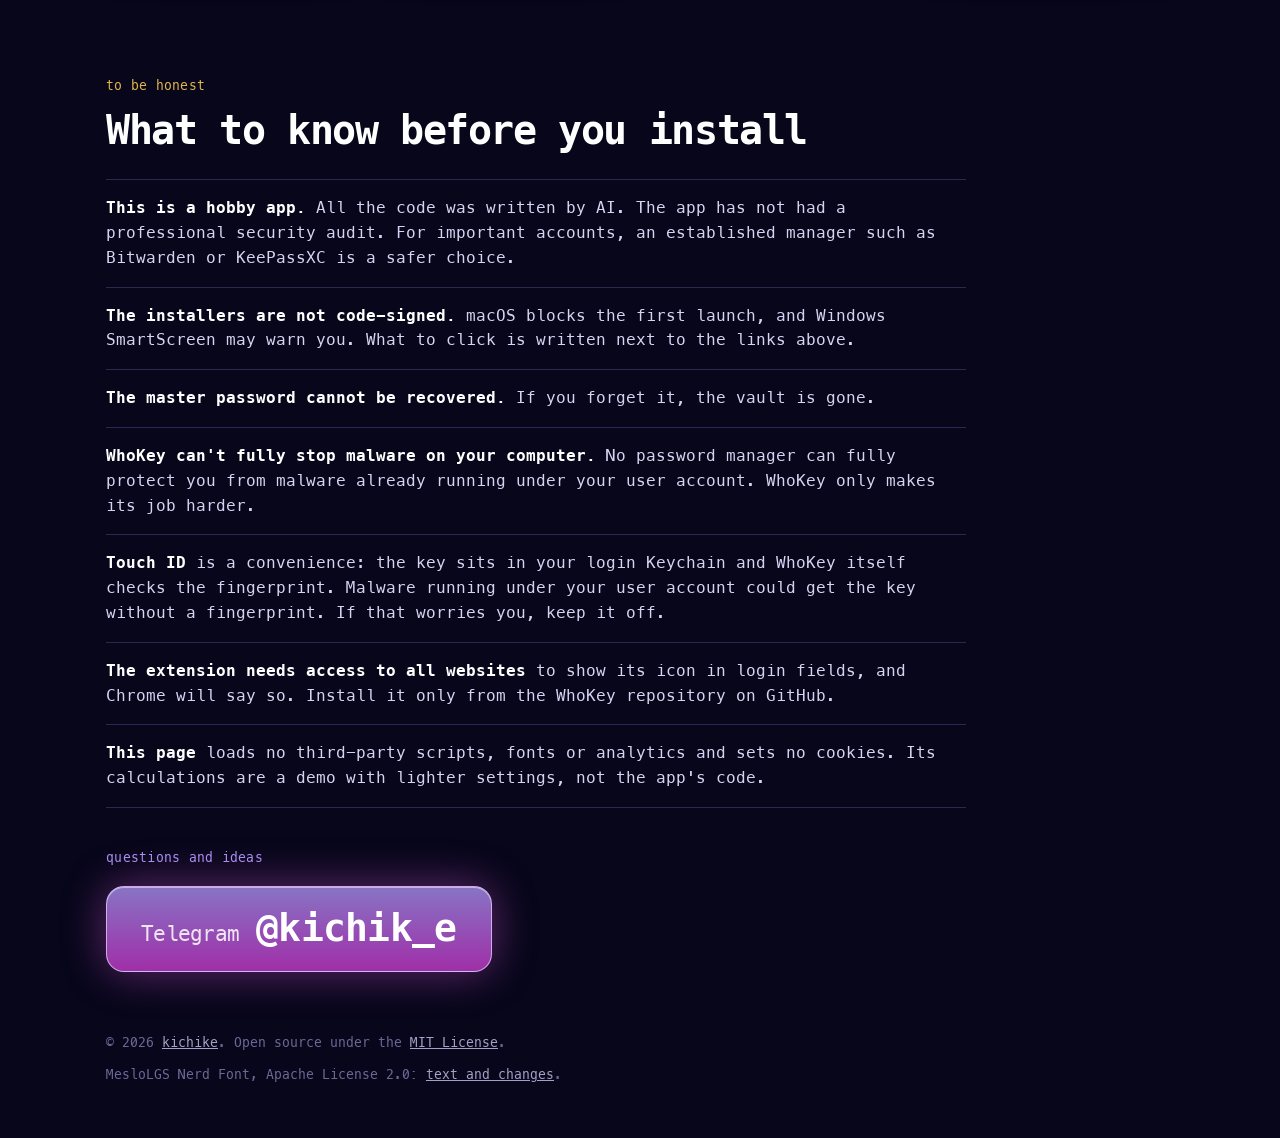
==== commit 2164f431: "Site: show author and licence in the footer Co-Authored-By: Claude Opus 5.5 <noreply@anthropic.com>" ====
--- a/site/index.html
+++ b/site/index.html
@@ -230,6 +230,7 @@
 </section>
 
 <footer class="wrap foot">
+  <p><span class="ru">© 2026 <a href="https://github.com/kichike" rel="noopener noreferrer">kichike</a>. Код открыт по лицензии <a href="https://github.com/kichike/whokey/blob/main/LICENSE" rel="noopener noreferrer">MIT</a>.</span><span class="en">© 2026 <a href="https://github.com/kichike" rel="noopener noreferrer">kichike</a>. Open source under the <a href="https://github.com/kichike/whokey/blob/main/LICENSE" rel="noopener noreferrer">MIT License</a>.</span></p>
   <p><span class="ru">Шрифт MesloLGS Nerd Font, лицензия Apache 2.0: <a href="assets/FONT-LICENSE.txt">текст и изменения</a>.</span><span class="en">MesloLGS Nerd Font, Apache License 2.0: <a href="assets/FONT-LICENSE.txt">text and changes</a>.</span></p>
 </footer>
 </div>
